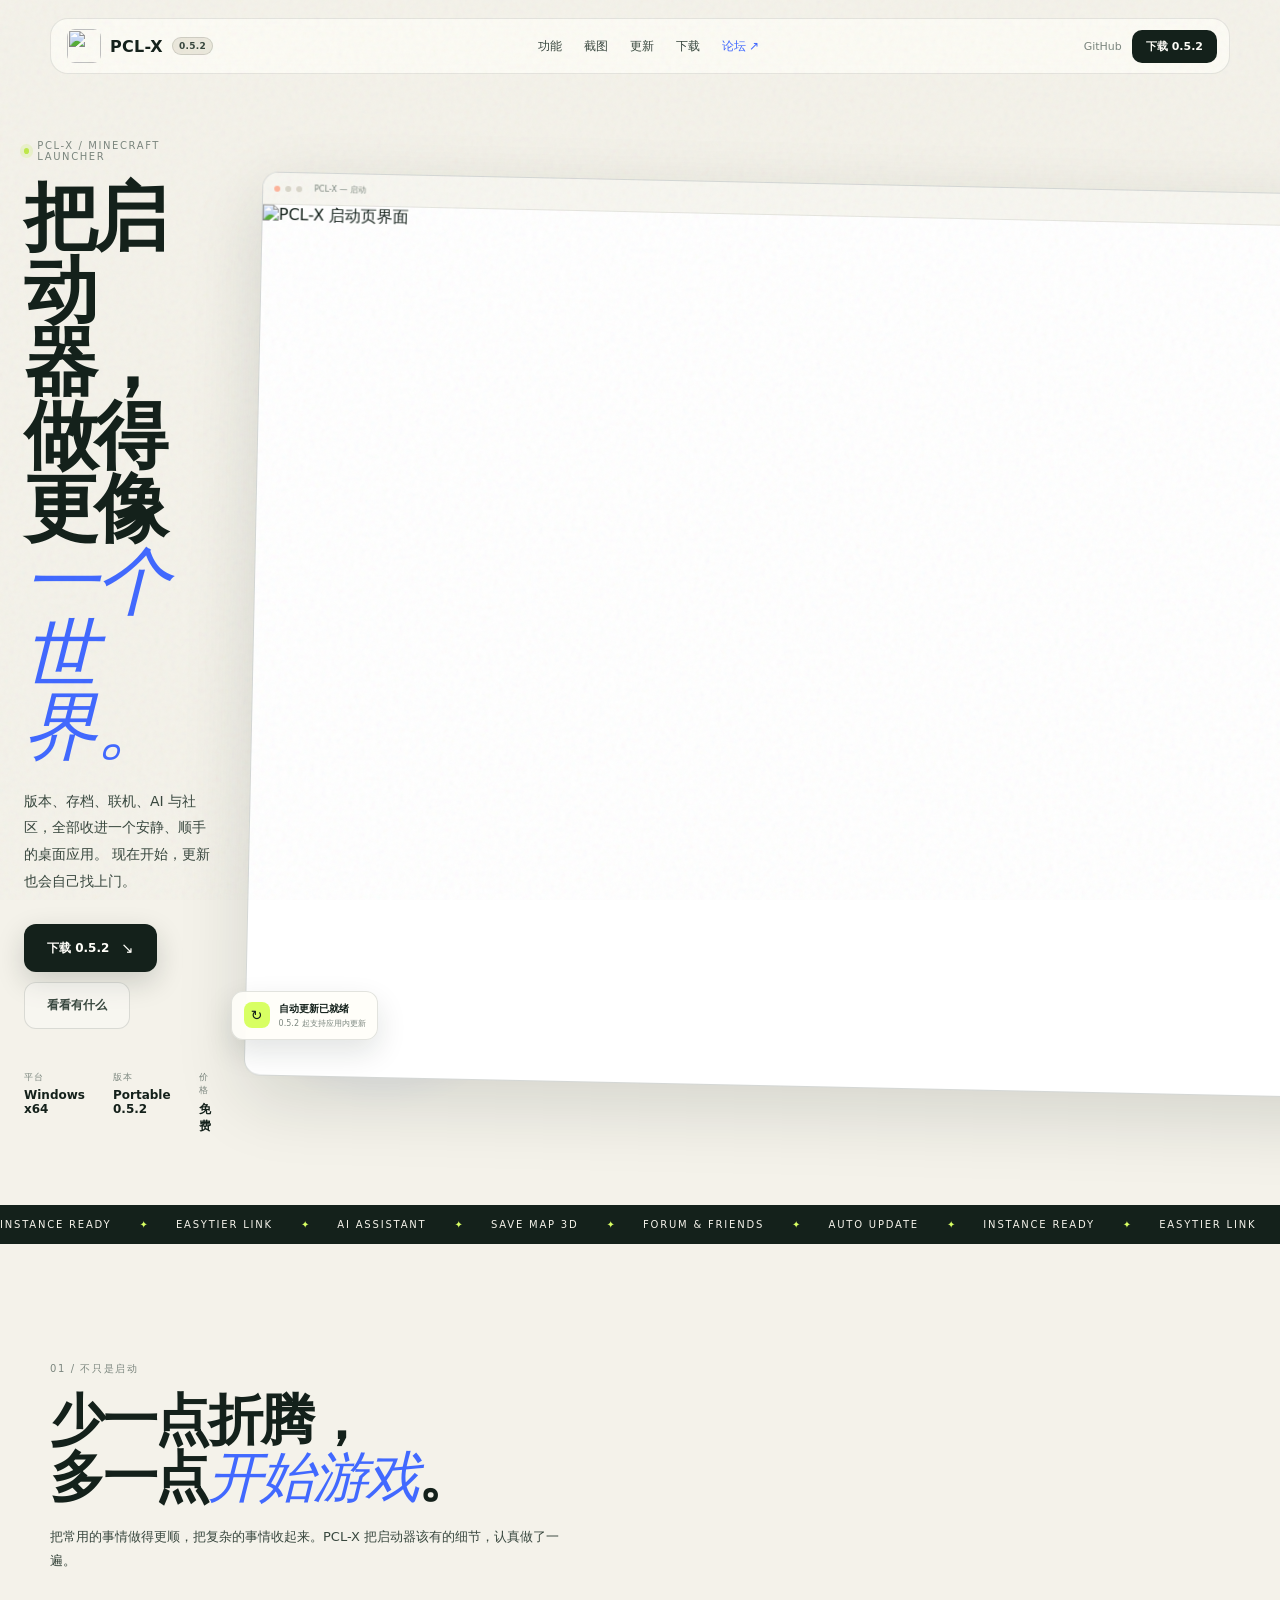
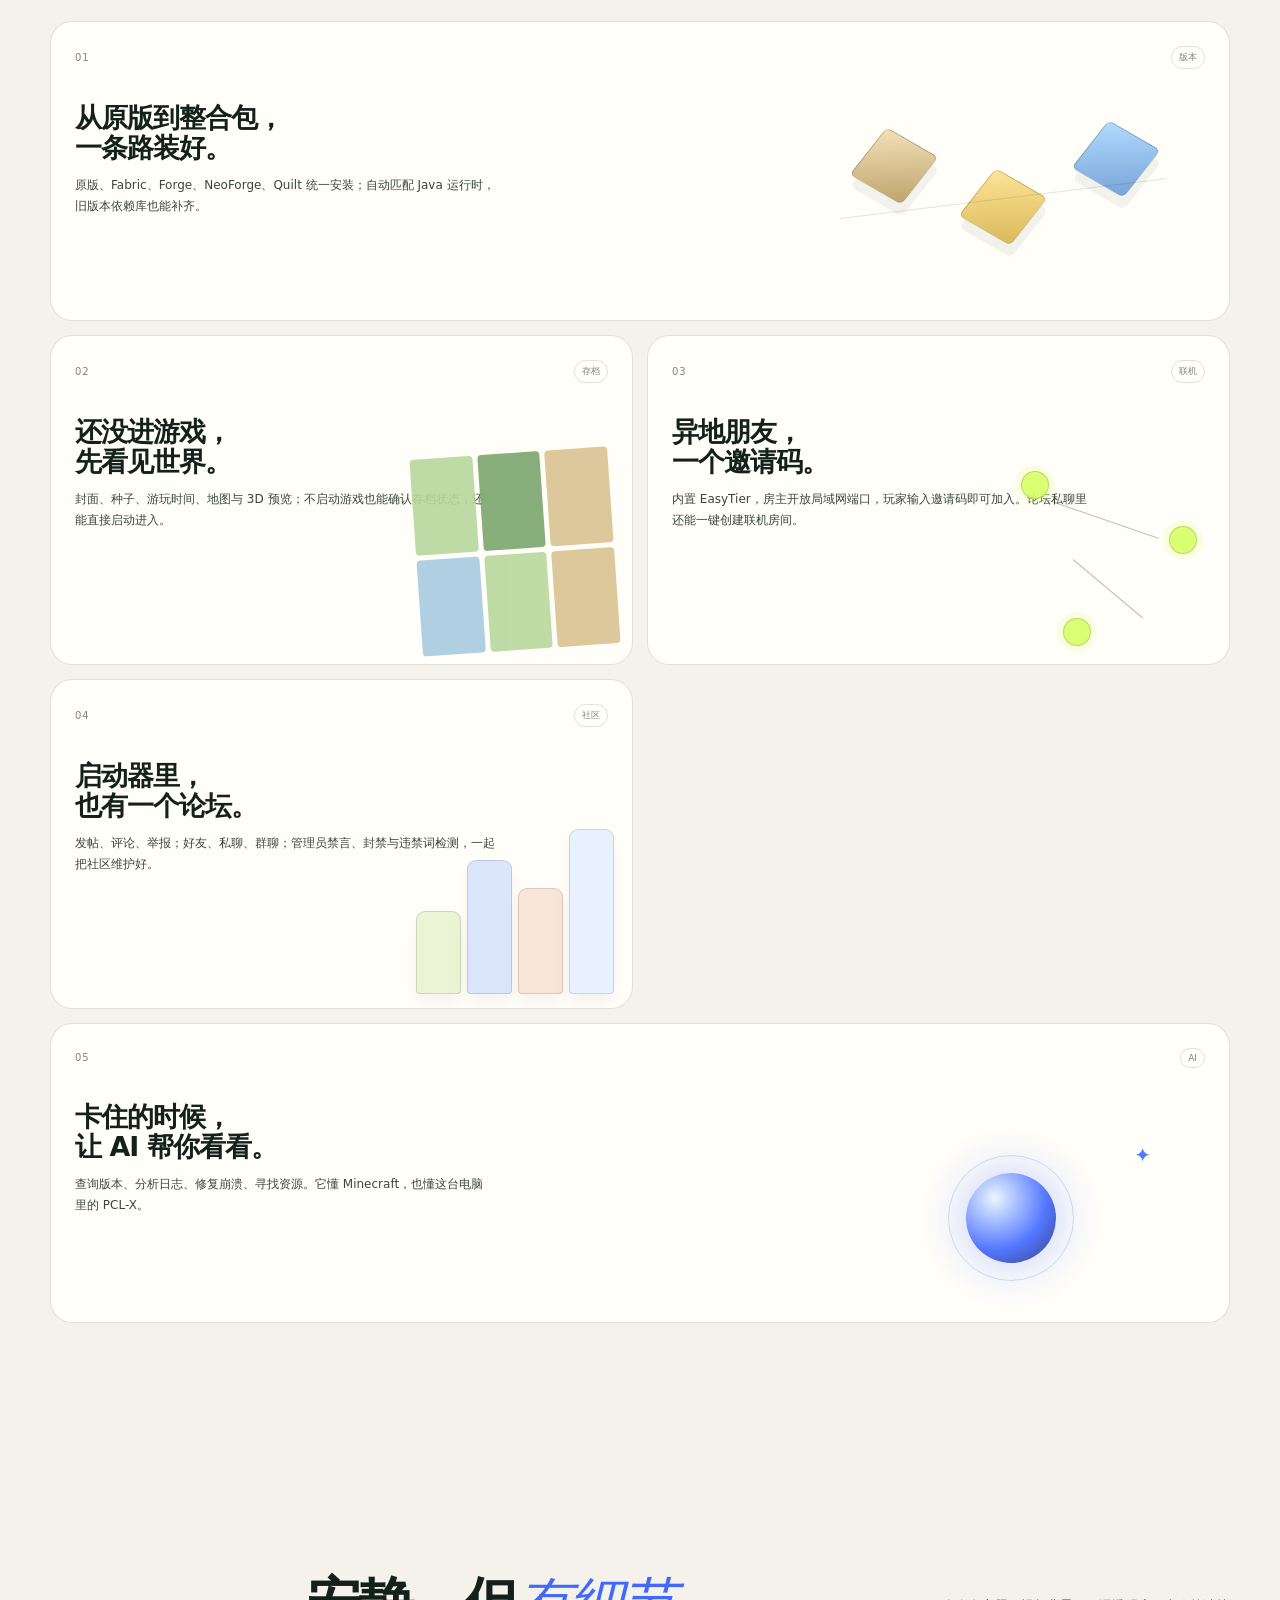
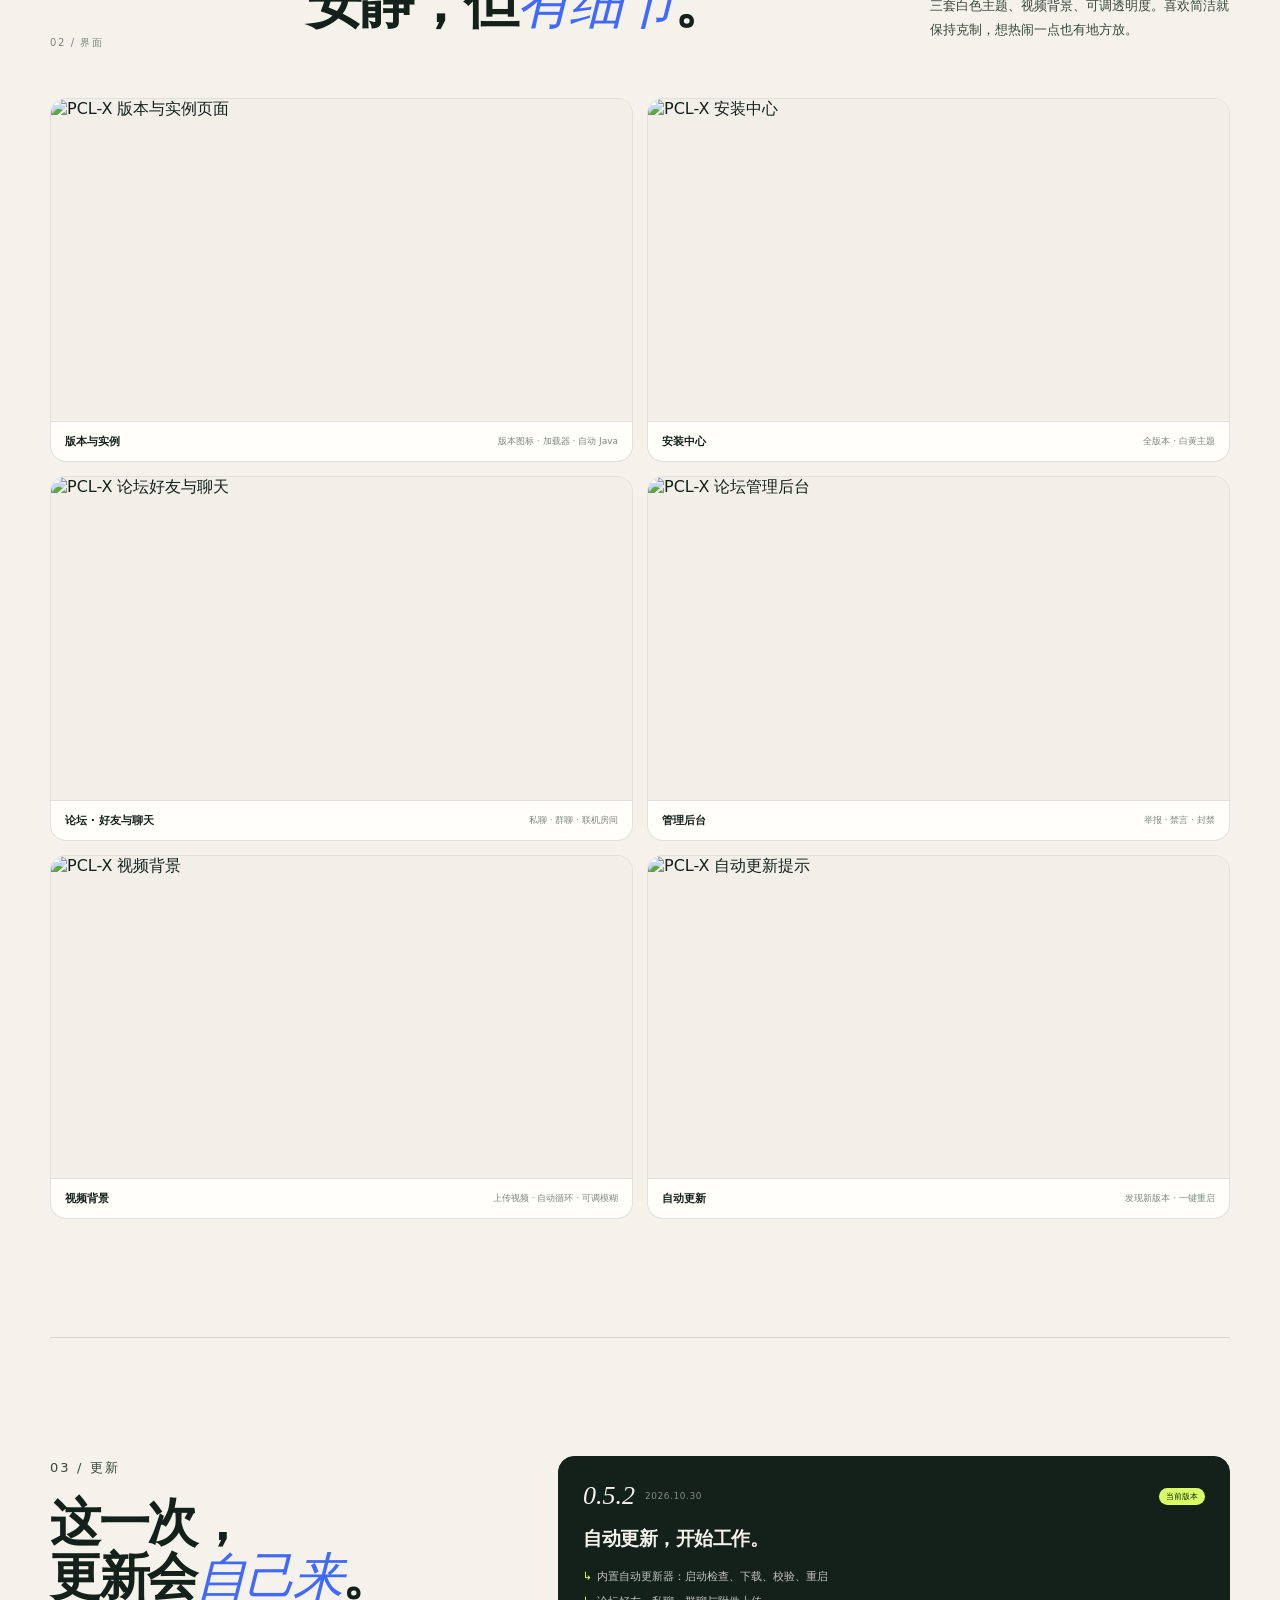
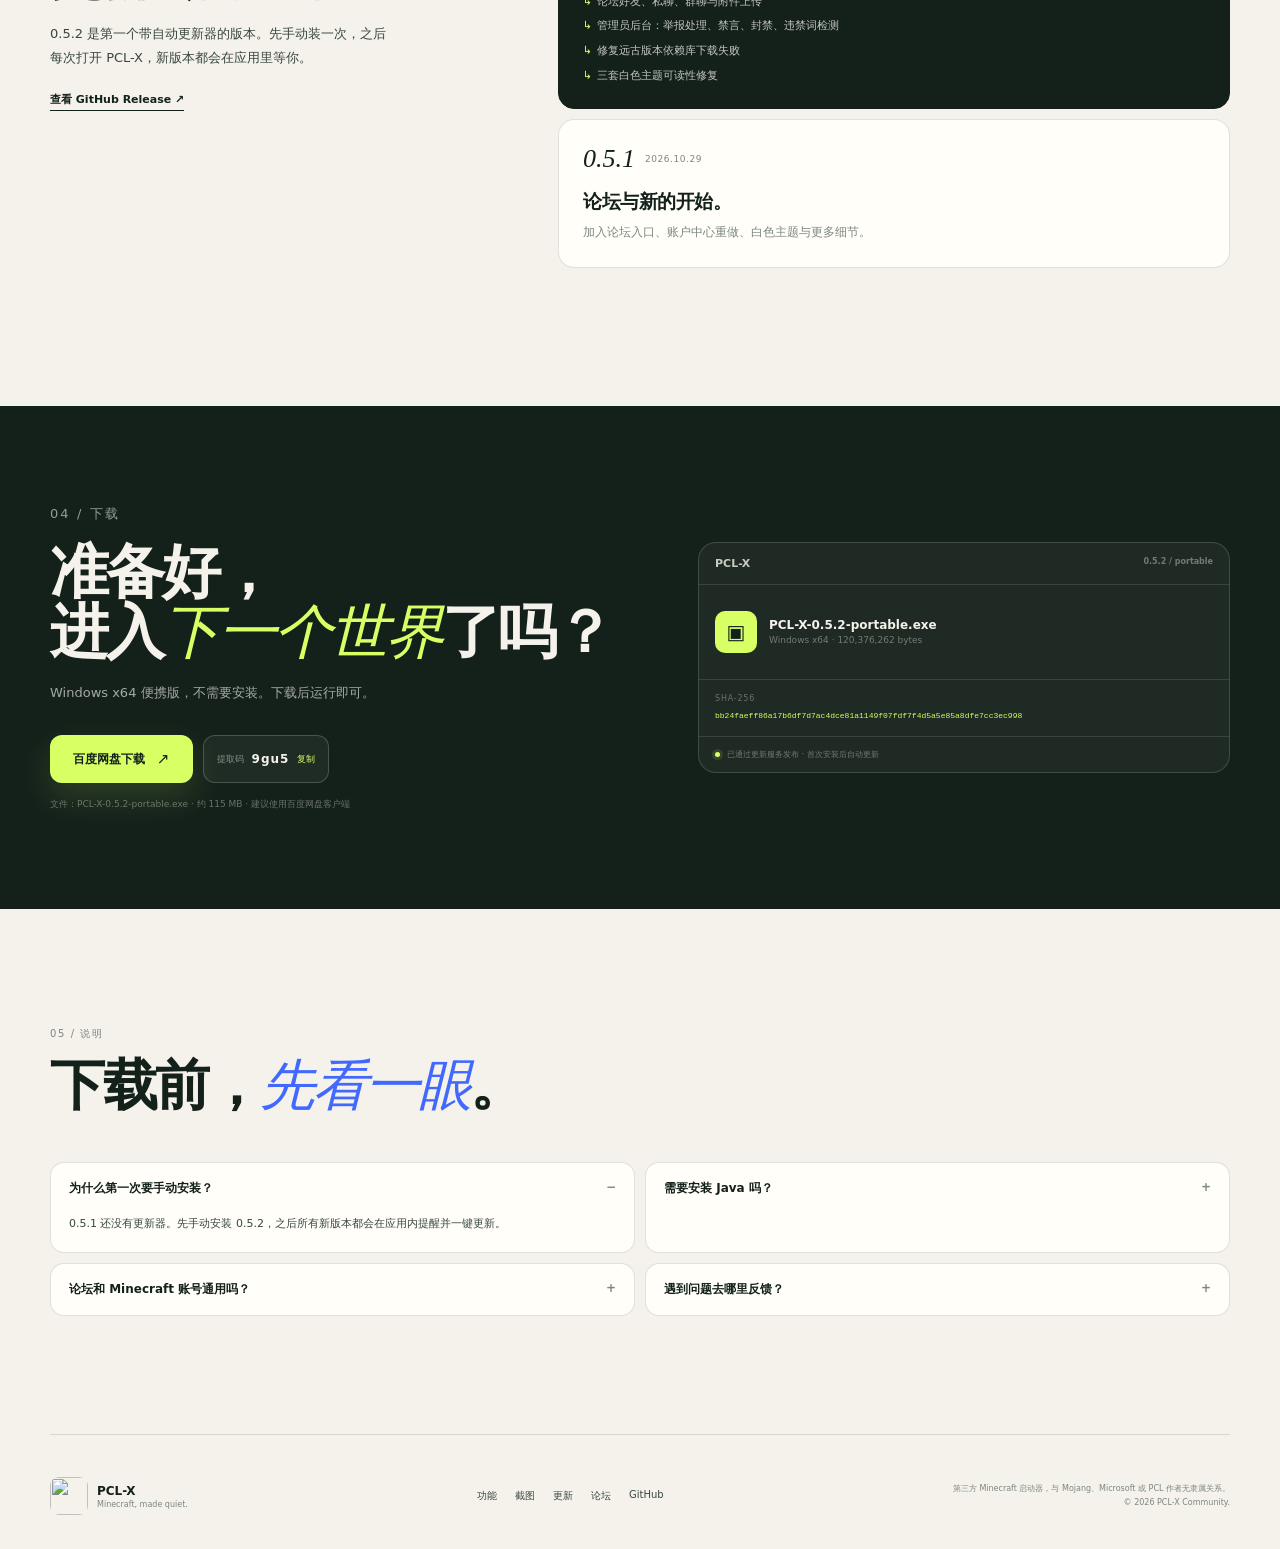
==== index.html @ 2ce5f963 "Use URL images: index.html" ====
<!doctype html>
<html lang="zh-CN">
  <head>
    <meta charset="UTF-8" />
    <meta name="viewport" content="width=device-width, initial-scale=1.0" />
    <meta name="theme-color" content="#f4f2ea" />
    <meta
      name="description"
      content="PCL-X 0.5.2 — 为 Minecraft 打造的现代启动器。版本、存档、联机、AI、论坛与自动更新，一个应用全都有。"
    />
    <title>PCL-X 0.5.2 — Minecraft，从这里开始</title>
    <link rel="icon" href="https://i.ibb.co/3Y123m9P/icon.png" />
    <link rel="stylesheet" href="styles.css" />
  </head>
  <body>
    <div class="grain" aria-hidden="true"></div>
    <header class="nav" id="nav">
      <a class="brand" href="#top" aria-label="PCL-X 首页">
        <img src="https://i.ibb.co/3Y123m9P/icon.png" data-fallback-url="https://qlx121210.github.io/pclx-site/assets/icon.png" alt="" width="34" height="34" />
        <span>PCL-X</span>
        <em>0.5.2</em>
      </a>
      <nav class="nav-links" id="navLinks">
        <a href="#features">功能</a>
        <a href="#shots">截图</a>
        <a href="#updates">更新</a>
        <a href="#download">下载</a>
        <a class="nav-forum" href="forum.html">论坛 ↗</a>
      </nav>
      <div class="nav-actions">
        <a class="nav-github" href="https://github.com/QLX121210/pclx-updates" target="_blank" rel="noreferrer">GitHub</a>
        <a class="nav-download" href="#download">下载 0.5.2</a>
        <button class="nav-toggle" id="navToggle" aria-label="打开菜单" aria-expanded="false">
          <span></span><span></span>
        </button>
      </div>
    </header>

    <main id="top">
      <section class="hero">
        <div class="hero-copy reveal">
          <p class="eyebrow"><span class="dot"></span> PCL-X / MINECRAFT LAUNCHER</p>
          <h1>把启动器，<br />做得更像<span class="serif">一个世界。</span></h1>
          <p class="hero-lead">
            版本、存档、联机、AI 与社区，全部收进一个安静、顺手的桌面应用。
            现在开始，更新也会自己找上门。
          </p>
          <div class="hero-actions">
            <a class="button primary" href="#download">
              下载 0.5.2
              <span class="arrow">↘</span>
            </a>
            <a class="button ghost" href="#features">看看有什么</a>
          </div>
          <dl class="hero-meta">
            <div><dt>平台</dt><dd>Windows x64</dd></div>
            <div><dt>版本</dt><dd>Portable 0.5.2</dd></div>
            <div><dt>价格</dt><dd>免费</dd></div>
          </dl>
        </div>

        <div class="hero-visual reveal" id="heroVisual">
          <div class="halo halo-a"></div>
          <div class="halo halo-b"></div>
          <div class="mockup">
            <div class="mockup-bar">
              <span class="traffic"></span><span class="traffic"></span><span class="traffic"></span>
              <span class="mockup-title">PCL-X — 启动</span>
              <span class="mockup-pill">BETA</span>
            </div>
            <img src="https://i.ibb.co/ksz0vqWb/home.webp" data-fallback-url="https://qlx121210.github.io/pclx-site/images/home.webp" alt="PCL-X 启动页界面" width="1400" height="870" />
          </div>
          <div class="float-card float-update">
            <span class="float-icon">↻</span>
            <div><b>自动更新已就绪</b><small>0.5.2 起支持应用内更新</small></div>
          </div>
          <div class="float-card float-forum">
            <span class="float-icon">◎</span>
            <div><b>论坛已连接</b><small>好友 · 私聊 · 群聊</small></div>
          </div>
        </div>
      </section>

      <div class="ticker" aria-hidden="true">
        <div class="ticker-track">
          <span>INSTANCE READY</span><i>✦</i><span>EASYTIER LINK</span><i>✦</i><span>AI ASSISTANT</span><i>✦</i>
          <span>SAVE MAP 3D</span><i>✦</i><span>FORUM &amp; FRIENDS</span><i>✦</i><span>AUTO UPDATE</span><i>✦</i>
          <span>INSTANCE READY</span><i>✦</i><span>EASYTIER LINK</span><i>✦</i><span>AI ASSISTANT</span><i>✦</i>
          <span>SAVE MAP 3D</span><i>✦</i><span>FORUM &amp; FRIENDS</span><i>✦</i><span>AUTO UPDATE</span><i>✦</i>
        </div>
      </div>

      <section class="section features" id="features">
        <div class="section-head reveal">
          <p class="eyebrow">01 / 不只是启动</p>
          <h2>少一点折腾，<br />多一点<span class="serif">开始游戏</span>。</h2>
          <p>把常用的事情做得更顺，把复杂的事情收起来。PCL-X 把启动器该有的细节，认真做了一遍。</p>
        </div>
        <div class="feature-grid">
          <article class="feature-card feature-wide reveal">
            <div class="feature-top"><span class="num">01</span><span class="tag">版本</span></div>
            <div class="feature-copy">
              <h3>从原版到整合包，<br />一条路装好。</h3>
              <p>原版、Fabric、Forge、NeoForge、Quilt 统一安装；自动匹配 Java 运行时，旧版本依赖库也能补齐。</p>
            </div>
            <div class="feature-art art-versions">
              <span class="block b1"></span><span class="block b2"></span><span class="block b3"></span>
              <div class="art-line"></div>
            </div>
          </article>

          <article class="feature-card reveal">
            <div class="feature-top"><span class="num">02</span><span class="tag">存档</span></div>
            <h3>还没进游戏，<br />先看见世界。</h3>
            <p>封面、种子、游玩时间、地图与 3D 预览；不启动游戏也能确认存档状态，还能直接启动进入。</p>
            <div class="feature-art art-map"><span></span><span></span><span></span><span></span><span></span><span></span></div>
          </article>

          <article class="feature-card reveal">
            <div class="feature-top"><span class="num">03</span><span class="tag">联机</span></div>
            <h3>异地朋友，<br />一个邀请码。</h3>
            <p>内置 EasyTier，房主开放局域网端口，玩家输入邀请码即可加入。论坛私聊里还能一键创建联机房间。</p>
            <div class="feature-art art-link">
              <span class="node n1"></span><span class="node n2"></span><span class="node n3"></span>
              <span class="wire w1"></span><span class="wire w2"></span>
            </div>
          </article>

          <article class="feature-card reveal">
            <div class="feature-top"><span class="num">04</span><span class="tag">社区</span></div>
            <h3>启动器里，<br />也有一个论坛。</h3>
            <p>发帖、评论、举报；好友、私聊、群聊；管理员禁言、封禁与违禁词检测，一起把社区维护好。</p>
            <div class="feature-art art-forum">
              <span></span><span></span><span></span><span></span>
            </div>
          </article>

          <article class="feature-card feature-wide reveal">
            <div class="feature-top"><span class="num">05</span><span class="tag">AI</span></div>
            <div class="feature-copy">
              <h3>卡住的时候，<br />让 AI 帮你看看。</h3>
              <p>查询版本、分析日志、修复崩溃、寻找资源。它懂 Minecraft，也懂这台电脑里的 PCL-X。</p>
            </div>
            <div class="feature-art art-ai">
              <span class="orb"></span><span class="orb o2"></span><span class="spark">✦</span>
            </div>
          </article>
        </div>
      </section>

      <section class="section shots" id="shots">
        <div class="section-head shots-head reveal">
          <p class="eyebrow">02 / 界面</p>
          <h2>安静，但<span class="serif">有细节</span>。</h2>
          <p>三套白色主题、视频背景、可调透明度。喜欢简洁就保持克制，想热闹一点也有地方放。</p>
        </div>
        <div class="shot-grid">
          <figure class="shot shot-large reveal">
            <img src="https://i.ibb.co/cXLCWvBv/versions-real.webp" data-fallback-url="https://qlx121210.github.io/pclx-site/images/versions.webp" alt="PCL-X 版本与实例页面" loading="lazy" />
            <figcaption><span>版本与实例</span><em>版本图标 · 加载器 · 自动 Java</em></figcaption>
          </figure>
          <figure class="shot reveal">
            <img src="https://i.ibb.co/7dwSr93S/install.webp" data-fallback-url="https://qlx121210.github.io/pclx-site/images/install.webp" alt="PCL-X 安装中心" loading="lazy" />
            <figcaption><span>安装中心</span><em>全版本 · 白黄主题</em></figcaption>
          </figure>
          <figure class="shot reveal">
            <img src="https://i.ibb.co/5xB202gx/forum.webp" data-fallback-url="https://qlx121210.github.io/pclx-site/images/forum.webp" alt="PCL-X 论坛好友与聊天" loading="lazy" />
            <figcaption><span>论坛 · 好友与聊天</span><em>私聊 · 群聊 · 联机房间</em></figcaption>
          </figure>
          <figure class="shot reveal">
            <img src="https://i.ibb.co/tTv5CDND/admin.webp" data-fallback-url="https://qlx121210.github.io/pclx-site/images/admin.webp" alt="PCL-X 论坛管理后台" loading="lazy" />
            <figcaption><span>管理后台</span><em>举报 · 禁言 · 封禁</em></figcaption>
          </figure>
          <figure class="shot shot-large reveal">
            <img src="https://i.ibb.co/p69GvvF1/video.webp" data-fallback-url="https://qlx121210.github.io/pclx-site/images/video.webp" alt="PCL-X 视频背景" loading="lazy" />
            <figcaption><span>视频背景</span><em>上传视频 · 自动循环 · 可调模糊</em></figcaption>
          </figure>
          <figure class="shot reveal">
            <img src="https://i.ibb.co/3y2f3H5b/update.webp" data-fallback-url="https://qlx121210.github.io/pclx-site/images/update.webp" alt="PCL-X 自动更新提示" loading="lazy" />
            <figcaption><span>自动更新</span><em>发现新版本 · 一键重启</em></figcaption>
          </figure>
        </div>
      </section>

      <section class="section updates" id="updates">
        <div class="updates-intro reveal">
          <p class="eyebrow">03 / 更新</p>
          <h2>这一次，<br />更新会<span class="serif">自己来</span>。</h2>
          <p>0.5.2 是第一个带自动更新器的版本。先手动装一次，之后每次打开 PCL-X，新版本都会在应用里等你。</p>
          <a class="text-link" href="https://github.com/QLX121210/pclx-updates/releases/tag/v0.5.2" target="_blank" rel="noreferrer">查看 GitHub Release ↗</a>
        </div>
        <div class="timeline">
          <article class="release current reveal">
            <div class="release-meta"><span class="version">0.5.2</span><span class="release-date">2026.10.30</span><span class="badge">当前版本</span></div>
            <h3>自动更新，开始工作。</h3>
            <ul>
              <li>内置自动更新器：启动检查、下载、校验、重启</li>
              <li>论坛好友、私聊、群聊与附件上传</li>
              <li>管理员后台：举报处理、禁言、封禁、违禁词检测</li>
              <li>修复远古版本依赖库下载失败</li>
              <li>三套白色主题可读性修复</li>
            </ul>
          </article>
          <article class="release reveal">
            <div class="release-meta"><span class="version">0.5.1</span><span class="release-date">2026.10.29</span></div>
            <h3>论坛与新的开始。</h3>
            <p>加入论坛入口、账户中心重做、白色主题与更多细节。</p>
          </article>
        </div>
      </section>

      <section class="download" id="download">
        <div class="download-inner">
          <div class="download-copy reveal">
            <p class="eyebrow light">04 / 下载</p>
            <h2>准备好，<br />进入<span class="serif">下一个世界</span>了吗？</h2>
            <p>Windows x64 便携版，不需要安装。下载后运行即可。</p>
            <div class="download-actions">
              <a class="button download-button" href="https://pan.baidu.com/s/1MAAR_r1Ma7sftUr1IRyuoA?pwd=9gu5" target="_blank" rel="noreferrer">
                百度网盘下载
                <span class="arrow">↗</span>
              </a>
              <button class="code-button" id="copyCode" data-code="9gu5">
                <span>提取码</span><b>9gu5</b><em>复制</em>
              </button>
            </div>
            <p class="download-note">文件：PCL-X-0.5.2-portable.exe · 约 115 MB · 建议使用百度网盘客户端</p>
          </div>
          <div class="download-panel reveal">
            <div class="download-panel-head"><span>PCL-X</span><em>0.5.2 / portable</em></div>
            <div class="download-file">
              <span class="file-icon">▣</span>
              <div><b>PCL-X-0.5.2-portable.exe</b><small>Windows x64 · 120,376,262 bytes</small></div>
            </div>
            <div class="download-hash">
              <span>SHA-256</span>
              <code>bb24faeff86a17b6df7d7ac4dce81a1149f07fdf7f4d5a5e85a8dfe7cc3ec998</code>
            </div>
            <div class="download-panel-foot">
              <span class="status-dot"></span>
              <span>已通过更新服务发布 · 首次安装后自动更新</span>
            </div>
          </div>
        </div>
      </section>

      <section class="faq section">
        <div class="section-head reveal">
          <p class="eyebrow">05 / 说明</p>
          <h2>下载前，<span class="serif">先看一眼</span>。</h2>
        </div>
        <div class="faq-grid">
          <details class="reveal" open>
            <summary>为什么第一次要手动安装？</summary>
            <p>0.5.1 还没有更新器。先手动安装 0.5.2，之后所有新版本都会在应用内提醒并一键更新。</p>
          </details>
          <details class="reveal">
            <summary>需要安装 Java 吗？</summary>
            <p>不需要手动准备。安装版本或启动游戏时，PCL-X 会自动检测并下载匹配的 Java 运行时。</p>
          </details>
          <details class="reveal">
            <summary>论坛和 Minecraft 账号通用吗？</summary>
            <p>不通用。论坛账户只用于发帖、好友与聊天，和微软 / 离线 Minecraft 账户相互独立。</p>
          </details>
          <details class="reveal">
            <summary>遇到问题去哪里反馈？</summary>
            <p>可以进入应用内论坛的「求助」分类，或到 GitHub 更新仓库提交 Issue。</p>
          </details>
        </div>
      </section>
    </main>

    <footer class="footer">
      <div class="footer-brand">
        <img src="https://i.ibb.co/3Y123m9P/icon.png" data-fallback-url="https://qlx121210.github.io/pclx-site/assets/icon.png" alt="" width="38" height="38" />
        <div><b>PCL-X</b><span>Minecraft, made quiet.</span></div>
      </div>
      <div class="footer-links">
        <a href="#features">功能</a>
        <a href="#shots">截图</a>
        <a href="#updates">更新</a>
        <a href="forum.html">论坛</a>
        <a href="https://github.com/QLX121210/pclx-updates" target="_blank" rel="noreferrer">GitHub</a>
      </div>
      <p class="footer-legal">第三方 Minecraft 启动器，与 Mojang、Microsoft 或 PCL 作者无隶属关系。<br />© <span id="year"></span> PCL-X Community.</p>
    </footer>

    <div class="toast" id="toast" role="status" aria-live="polite">提取码已复制</div>
    <script src="app.js"></script>
  </body>
</html>
---- styles.css ----
:root {
  --paper: #f4f2ea;
  --paper-2: #ebe8dc;
  --ink: #14211b;
  --ink-soft: #38473e;
  --muted: #7c877f;
  --line: rgba(20, 33, 27, 0.13);
  --lime: #d8ff63;
  --lime-deep: #bfe94a;
  --blue: #4169ff;
  --peach: #ffb49a;
  --white: #fffef9;
  --radius: 22px;
  --shadow: 0 24px 70px rgba(20, 33, 27, 0.14);
}

* { box-sizing: border-box; margin: 0; padding: 0; }
html { scroll-behavior: smooth; }
body {
  background: var(--paper);
  color: var(--ink);
  font-family: "Segoe UI", "Microsoft YaHei", "PingFang SC", system-ui, sans-serif;
  -webkit-font-smoothing: antialiased;
  overflow-x: hidden;
}
::selection { background: var(--lime); color: var(--ink); }
a { color: inherit; text-decoration: none; }
img { display: block; max-width: 100%; }
button { font: inherit; color: inherit; }
.serif { font-family: "Times New Roman", "Songti SC", serif; font-style: italic; font-weight: 400; }
.grain {
  position: fixed; inset: 0; z-index: 999; pointer-events: none; opacity: .16; mix-blend-mode: multiply;
  background-image: url("data:image/svg+xml,%3Csvg viewBox='0 0 180 180' xmlns='http://www.w3.org/2000/svg'%3E%3Cfilter id='n'%3E%3CfeTurbulence type='fractalNoise' baseFrequency='.9' numOctaves='3' stitchTiles='stitch'/%3E%3C/filter%3E%3Crect width='100%25' height='100%25' filter='url(%23n)' opacity='.34'/%3E%3C/svg%3E");
}

.nav {
  position: fixed; top: 18px; left: 50%; transform: translateX(-50%);
  width: min(1180px, calc(100% - 36px)); z-index: 100;
  display: flex; align-items: center; justify-content: space-between; gap: 18px;
  padding: 10px 12px 10px 16px; border: 1px solid rgba(20, 33, 27, .1);
  border-radius: 18px; background: rgba(255, 254, 249, .72); backdrop-filter: blur(18px);
  transition: background .25s ease, box-shadow .25s ease, top .25s ease;
}
.nav.scrolled { top: 10px; background: rgba(255, 254, 249, .92); box-shadow: 0 10px 35px rgba(20, 33, 27, .09); }
.brand { display: flex; align-items: center; gap: 9px; font-weight: 800; letter-spacing: .02em; }
.brand img { border-radius: 8px; }
.brand em { font-style: normal; font-size: 9px; font-weight: 600; color: var(--ink-soft); background: var(--paper-2); border: 1px solid var(--line); padding: 3px 6px; border-radius: 999px; }
.nav-links { display: flex; align-items: center; gap: 22px; font-size: 12px; color: var(--ink-soft); }
.nav-links a { position: relative; padding: 5px 0; }
.nav-links a::after { content: ""; position: absolute; left: 0; right: 0; bottom: 0; height: 1px; background: var(--ink); transform: scaleX(0); transform-origin: left; transition: transform .25s ease; }
.nav-links a:hover::after { transform: scaleX(1); }
.nav-forum { color: var(--blue); }
.nav-actions { display: flex; align-items: center; gap: 10px; }
.nav-github { font-size: 11px; color: var(--muted); }
.nav-download { padding: 9px 14px; border-radius: 10px; background: var(--ink); color: var(--white); font-size: 11px; font-weight: 650; }
.nav-download:hover { background: var(--blue); }
.nav-toggle { display: none; width: 34px; height: 34px; border: 1px solid var(--line); border-radius: 8px; background: transparent; cursor: pointer; }
.nav-toggle span { display: block; width: 14px; height: 1px; margin: 3px auto; background: var(--ink); }

main { overflow: hidden; }
.hero {
  width: min(1240px, calc(100% - 48px)); margin: 0 auto; min-height: 100vh;
  display: grid; grid-template-columns: 1.03fr .97fr; align-items: center; gap: 42px;
  padding: 140px 0 70px;
}
.eyebrow { display: flex; align-items: center; gap: 8px; color: var(--muted); font-size: 10px; letter-spacing: .16em; text-transform: uppercase; }
.eyebrow.light { color: rgba(255,255,255,.55); }
.dot { width: 6px; height: 6px; border-radius: 50%; background: var(--lime-deep); box-shadow: 0 0 0 4px rgba(191,233,74,.2); }
.hero h1 { margin: 20px 0 24px; font-size: clamp(46px, 5.8vw, 84px); line-height: .98; letter-spacing: -.055em; font-weight: 800; }
.hero h1 .serif { display: inline-block; color: var(--blue); letter-spacing: -.03em; }
.hero-lead { max-width: 500px; color: var(--ink-soft); font-size: 14px; line-height: 1.9; }
.hero-actions { display: flex; align-items: center; gap: 10px; margin-top: 30px; flex-wrap: wrap; }
.button { display: inline-flex; align-items: center; justify-content: center; gap: 12px; border: 1px solid transparent; border-radius: 12px; padding: 14px 22px; font-size: 12px; font-weight: 700; cursor: pointer; transition: transform .2s ease, background .2s ease, color .2s ease, box-shadow .2s ease; }
.button:hover { transform: translateY(-2px); }
.button.primary { background: var(--ink); color: var(--white); box-shadow: 0 10px 28px rgba(20, 33, 27, .18); }
.button.primary:hover { background: var(--blue); }
.button.ghost { border-color: var(--line); color: var(--ink-soft); background: rgba(255,255,255,.3); }
.button.ghost:hover { background: var(--white); }
.arrow { font-size: 15px; font-weight: 400; }
.hero-meta { display: flex; gap: 28px; margin-top: 42px; }
.hero-meta div { display: flex; flex-direction: column; gap: 4px; }
.hero-meta dt { color: var(--muted); font-size: 9px; letter-spacing: .12em; text-transform: uppercase; }
.hero-meta dd { font-size: 12px; font-weight: 650; }

.hero-visual { position: relative; min-height: 440px; }
.halo { position: absolute; border-radius: 50%; filter: blur(2px); opacity: .9; }
.halo-a { width: 360px; height: 360px; right: -40px; top: -20px; background: radial-gradient(circle, rgba(216,255,99,.8), transparent 67%); }
.halo-b { width: 300px; height: 300px; left: -20px; bottom: -30px; background: radial-gradient(circle, rgba(65,105,255,.18), transparent 68%); }
.mockup { position: relative; z-index: 2; overflow: hidden; border: 1px solid rgba(20,33,27,.18); border-radius: 16px; background: #fff; box-shadow: var(--shadow); transform: rotate(1.2deg); transition: transform .5s cubic-bezier(.2,.7,.2,1); }
.hero-visual:hover .mockup { transform: rotate(0deg) translateY(-4px); }
.mockup-bar { display: flex; align-items: center; gap: 5px; padding: 9px 11px; border-bottom: 1px solid rgba(20,33,27,.08); background: #f7f6f0; }
.traffic { width: 6px; height: 6px; border-radius: 50%; background: #d9d6ca; }
.traffic:first-child { background: var(--peach); }
.mockup-title { margin-left: 7px; color: var(--muted); font-size: 8px; }
.mockup-pill { margin-left: auto; color: var(--blue); border: 1px solid rgba(65,105,255,.25); background: rgba(65,105,255,.06); border-radius: 999px; padding: 2px 5px; font-size: 6px; }
.mockup img { width: 100%; }
.float-card { position: absolute; z-index: 3; display: flex; align-items: center; gap: 9px; padding: 10px 12px; border: 1px solid rgba(20,33,27,.12); border-radius: 12px; background: rgba(255,254,249,.9); box-shadow: 0 12px 30px rgba(20,33,27,.12); backdrop-filter: blur(12px); animation: float 5s ease-in-out infinite; }
.float-card b { display: block; font-size: 10px; }
.float-card small { display: block; color: var(--muted); font-size: 8px; margin-top: 2px; }
.float-icon { display: grid; place-items: center; width: 26px; height: 26px; border-radius: 8px; background: var(--lime); color: var(--ink); font-size: 14px; }
.float-update { left: -22px; bottom: 50px; }
.float-forum { right: -18px; top: 25px; animation-delay: -2s; }
@keyframes float { 0%,100% { transform: translateY(0); } 50% { transform: translateY(-8px); } }

.ticker { overflow: hidden; border-top: 1px solid var(--line); border-bottom: 1px solid var(--line); background: var(--ink); color: var(--paper); }
.ticker-track { display: flex; align-items: center; gap: 28px; width: max-content; padding: 13px 0; animation: ticker 28s linear infinite; }
.ticker-track span { font-size: 10px; letter-spacing: .18em; }
.ticker-track i { color: var(--lime); font-style: normal; font-size: 10px; }
@keyframes ticker { to { transform: translateX(-50%); } }

.section { width: min(1180px, calc(100% - 48px)); margin: 0 auto; padding: 118px 0; }
.section-head { max-width: 720px; margin-bottom: 48px; }
.section-head h2 { margin: 16px 0 18px; font-size: clamp(34px, 4.3vw, 58px); line-height: 1.04; letter-spacing: -.045em; font-weight: 780; }
.section-head h2 .serif { color: var(--blue); }
.section-head > p:last-child { max-width: 510px; color: var(--ink-soft); font-size: 13px; line-height: 1.85; }

.feature-grid { display: grid; grid-template-columns: repeat(2, minmax(0, 1fr)); gap: 14px; }
.feature-card { position: relative; overflow: hidden; min-height: 330px; padding: 24px; border: 1px solid var(--line); border-radius: var(--radius); background: var(--white); display: flex; flex-direction: column; transition: transform .25s ease, box-shadow .25s ease; }
.feature-card:hover { transform: translateY(-4px); box-shadow: 0 18px 45px rgba(20,33,27,.08); }
.feature-wide { grid-column: span 2; min-height: 300px; }
.feature-top { display: flex; align-items: center; justify-content: space-between; margin-bottom: 34px; }
.num { color: var(--muted); font-size: 10px; letter-spacing: .1em; }
.tag { padding: 4px 7px; border: 1px solid var(--line); border-radius: 999px; color: var(--muted); font-size: 9px; }
.feature-card h3 { font-size: clamp(21px, 2.1vw, 30px); line-height: 1.13; letter-spacing: -.035em; font-weight: 740; }
.feature-card p { max-width: 420px; margin-top: 11px; color: var(--ink-soft); font-size: 12px; line-height: 1.8; }
.feature-copy { position: relative; z-index: 2; max-width: 56%; }
.feature-art { position: absolute; right: 18px; bottom: 14px; width: 34%; height: 60%; opacity: .9; }
.art-versions { right: 4%; bottom: 13%; width: 30%; height: 58%; }
.art-versions .block { position: absolute; width: 60px; height: 60px; border: 1px solid rgba(20,33,27,.16); border-radius: 6px; background: linear-gradient(145deg, #f3deb0, #b79b5e); transform: rotate(30deg) skew(-8deg); box-shadow: 8px 10px 0 rgba(20,33,27,.06); }
.art-versions .b1 { left: 10%; top: 16%; }
.art-versions .b2 { left: 41%; top: 40%; background: linear-gradient(145deg, #ffe28e, #d5b24a); }
.art-versions .b3 { left: 73%; top: 12%; background: linear-gradient(145deg, #a9d7ff, #699bd4); }
.art-line { position: absolute; left: 3%; right: 4%; top: 52%; height: 1px; background: var(--line); transform: rotate(-7deg); }
.art-map { display: grid; grid-template-columns: repeat(3, 1fr); gap: 5px; transform: rotate(-4deg); }
.art-map span { border-radius: 4px; background: #b8d79d; }
.art-map span:nth-child(2n) { background: #7ca76d; }
.art-map span:nth-child(3n) { background: #d9c28f; }
.art-map span:nth-child(4) { background: #a9cbe0; }
.art-link .node { position: absolute; width: 28px; height: 28px; border: 1px solid rgba(20,33,27,.2); border-radius: 50%; background: var(--lime); box-shadow: 0 0 0 6px rgba(216,255,99,.18); }
.art-link .n1 { left: 4%; top: 9%; } .art-link .n2 { right: 7%; top: 37%; } .art-link .n3 { left: 25%; bottom: 2%; }
.art-link .wire { position: absolute; height: 1px; background: rgba(20,33,27,.3); transform-origin: left; }
.art-link .w1 { left: 15%; top: 23%; width: 62%; transform: rotate(19deg); }
.art-link .w2 { left: 30%; top: 54%; width: 46%; transform: rotate(40deg); }
.art-forum { display: flex; align-items: flex-end; gap: 6px; }
.art-forum span { width: 24%; border: 1px solid rgba(20,33,27,.16); border-radius: 9px 9px 4px 4px; background: #fff; box-shadow: 0 8px 18px rgba(20,33,27,.06); }
.art-forum span:nth-child(1) { height: 42%; background: #e9f4d0; }
.art-forum span:nth-child(2) { height: 68%; background: #d9e4fc; }
.art-forum span:nth-child(3) { height: 54%; background: #f9e3d3; }
.art-forum span:nth-child(4) { height: 84%; background: #e6f1ff; }
.art-ai { display: flex; align-items: center; justify-content: center; }
.art-ai .orb { position: absolute; width: 90px; height: 90px; border-radius: 50%; background: radial-gradient(circle at 32% 28%, #e8f6ff, #4169ff 58%, #1f2b7a); box-shadow: 0 0 50px rgba(65,105,255,.4); }
.art-ai .o2 { width: 126px; height: 126px; border: 1px solid rgba(65,105,255,.24); background: transparent; box-shadow: none; }
.art-ai .spark { position: absolute; top: 8%; right: 15%; color: var(--blue); font-size: 20px; }

.shots-head { display: flex; align-items: flex-end; justify-content: space-between; gap: 30px; max-width: none; }
.shots-head > p:last-child { max-width: 300px; margin-bottom: 8px; }
.shot-grid { display: grid; grid-template-columns: repeat(2, minmax(0, 1fr)); gap: 14px; }
.shot { overflow: hidden; margin: 0; aspect-ratio: 16 / 10; display: flex; flex-direction: column; border: 1px solid var(--line); border-radius: 16px; background: var(--white); }
.shot-large { /* legacy class kept for markup compatibility */ }
.shot img { width: 100%; flex: 1; min-height: 0; height: 0; object-fit: contain; background: #f1efe7; transition: transform .5s ease; }
.shot:hover img { transform: scale(1.025); }
.shot figcaption { display: flex; align-items: center; justify-content: space-between; gap: 8px; padding: 12px 14px; border-top: 1px solid var(--line); }
.shot figcaption span { font-size: 11px; font-weight: 650; }
.shot figcaption em { color: var(--muted); font-size: 9px; font-style: normal; text-align: right; }

.updates { display: grid; grid-template-columns: .8fr 1.2fr; gap: 60px; align-items: start; border-top: 1px solid var(--line); }
.updates-intro { position: sticky; top: 110px; }
.updates-intro h2 { margin: 16px 0 18px; font-size: clamp(34px, 4vw, 54px); line-height: 1.05; letter-spacing: -.045em; }
.updates-intro h2 .serif { color: var(--blue); }
.updates-intro p { color: var(--ink-soft); font-size: 13px; line-height: 1.85; max-width: 340px; }
.text-link { display: inline-flex; margin-top: 22px; border-bottom: 1px solid var(--ink); padding-bottom: 3px; font-size: 11px; font-weight: 650; }
.timeline { display: flex; flex-direction: column; gap: 10px; }
.release { padding: 24px; border: 1px solid var(--line); border-radius: 16px; background: var(--white); }
.release.current { background: var(--ink); color: var(--paper); border-color: var(--ink); }
.release-meta { display: flex; align-items: center; gap: 10px; margin-bottom: 15px; }
.version { font-family: "Times New Roman", serif; font-size: 26px; font-style: italic; }
.release-date { color: var(--muted); font-size: 9px; letter-spacing: .06em; }
.release.current .release-date { color: rgba(244,242,234,.5); }
.badge { margin-left: auto; padding: 3px 7px; border-radius: 999px; background: var(--lime); color: var(--ink); font-size: 8px; }
.release h3 { font-size: 19px; letter-spacing: -.025em; }
.release p { margin-top: 7px; color: var(--muted); font-size: 12px; line-height: 1.75; }
.release.current p { color: rgba(244,242,234,.65); }
.release ul { display: grid; gap: 7px; margin-top: 16px; padding-left: 0; list-style: none; }
.release li { position: relative; padding-left: 14px; color: rgba(244,242,234,.78); font-size: 11px; line-height: 1.6; }
.release li::before { content: "↳"; position: absolute; left: 0; color: var(--lime); }

.download { margin-top: 20px; background: var(--ink); color: var(--paper); }
.download-inner { width: min(1180px, calc(100% - 48px)); margin: 0 auto; display: grid; grid-template-columns: 1.05fr .95fr; gap: 60px; align-items: center; padding: 96px 0; }
.download h2 { margin: 16px 0 18px; font-size: clamp(38px, 4.6vw, 62px); line-height: 1.02; letter-spacing: -.05em; }
.download h2 .serif { color: var(--lime); }
.download-copy > p { color: rgba(244,242,234,.65); font-size: 13px; line-height: 1.85; }
.download-actions { display: flex; gap: 10px; align-items: stretch; margin-top: 30px; flex-wrap: wrap; }
.download-button { background: var(--lime); color: var(--ink); box-shadow: 0 14px 34px rgba(216,255,99,.14); }
.download-button:hover { background: var(--white); }
.code-button { display: flex; align-items: center; gap: 8px; padding: 10px 13px; border: 1px solid rgba(244,242,234,.2); border-radius: 12px; background: rgba(244,242,234,.05); cursor: pointer; }
.code-button span { color: rgba(244,242,234,.5); font-size: 9px; }
.code-button b { font-size: 12px; letter-spacing: .08em; }
.code-button em { color: var(--lime); font-size: 9px; font-style: normal; }
.download-note { margin-top: 13px !important; color: rgba(244,242,234,.38) !important; font-size: 9px !important; }
.download-panel { border: 1px solid rgba(244,242,234,.16); border-radius: 18px; background: rgba(244,242,234,.045); overflow: hidden; }
.download-panel-head { display: flex; justify-content: space-between; padding: 14px 16px; border-bottom: 1px solid rgba(244,242,234,.12); color: rgba(244,242,234,.8); font-size: 11px; font-weight: 650; }
.download-panel-head em { color: rgba(244,242,234,.4); font-size: 8px; font-style: normal; }
.download-file { display: flex; align-items: center; gap: 12px; padding: 26px 16px; }
.file-icon { display: grid; place-items: center; width: 42px; height: 42px; border-radius: 10px; background: var(--lime); color: var(--ink); font-size: 20px; }
.download-file b { display: block; color: var(--paper); font-size: 12px; }
.download-file small { display: block; margin-top: 3px; color: rgba(244,242,234,.4); font-size: 9px; }
.download-hash { padding: 14px 16px; border-top: 1px solid rgba(244,242,234,.12); }
.download-hash span { display: block; margin-bottom: 6px; color: rgba(244,242,234,.36); font-size: 8px; letter-spacing: .1em; }
.download-hash code { display: block; color: var(--lime); font-family: "Cascadia Mono", Consolas, monospace; font-size: 8px; line-height: 1.7; overflow-wrap: anywhere; }
.download-panel-foot { display: flex; align-items: center; gap: 7px; padding: 12px 16px; border-top: 1px solid rgba(244,242,234,.12); color: rgba(244,242,234,.4); font-size: 8px; }
.status-dot { width: 5px; height: 5px; border-radius: 50%; background: var(--lime); box-shadow: 0 0 0 3px rgba(216,255,99,.12); }

.faq-grid { display: grid; grid-template-columns: 1fr 1fr; gap: 10px; }
.faq details { border: 1px solid var(--line); border-radius: 14px; background: var(--white); overflow: hidden; }
.faq summary { padding: 17px 18px; cursor: pointer; font-size: 12px; font-weight: 650; list-style: none; display: flex; justify-content: space-between; }
.faq summary::after { content: "+"; color: var(--muted); }
.faq details[open] summary::after { content: "−"; }
.faq details p { padding: 0 18px 18px; color: var(--ink-soft); font-size: 11px; line-height: 1.8; }

.footer { width: min(1180px, calc(100% - 48px)); margin: 0 auto; padding: 42px 0 34px; display: flex; align-items: center; justify-content: space-between; gap: 26px; border-top: 1px solid var(--line); flex-wrap: wrap; }
.footer-brand { display: flex; align-items: center; gap: 9px; }
.footer-brand img { border-radius: 9px; }
.footer-brand b { display: block; font-size: 12px; }
.footer-brand span { display: block; color: var(--muted); font-size: 8px; margin-top: 2px; }
.footer-links { display: flex; gap: 18px; color: var(--ink-soft); font-size: 10px; }
.footer-links a:hover { color: var(--blue); }
.footer-legal { color: var(--muted); font-size: 8px; line-height: 1.7; text-align: right; }

.toast { position: fixed; left: 50%; bottom: 22px; z-index: 200; transform: translate(-50%, 20px); opacity: 0; pointer-events: none; padding: 10px 15px; border-radius: 10px; background: var(--ink); color: var(--white); font-size: 11px; transition: opacity .2s ease, transform .2s ease; }
.toast.show { opacity: 1; transform: translate(-50%, 0); }

.reveal { opacity: 0; transform: translateY(24px); transition: opacity .65s ease, transform .65s cubic-bezier(.2,.7,.2,1); }
.reveal.visible { opacity: 1; transform: none; }

@media (max-width: 1180px) {
  .hero { grid-template-columns: 1fr; padding-top: 120px; gap: 30px; }
  .hero-visual { min-height: 0; }
  .mockup { transform: none; }
  .float-update { left: 10px; bottom: -18px; }
  .float-forum { right: 8px; top: -18px; }
  .feature-grid, .shot-grid { grid-template-columns: 1fr 1fr; }
  .feature-wide { grid-column: span 2; }
  .updates, .download-inner { grid-template-columns: 1fr; gap: 34px; }
  .updates-intro { position: static; }
  .shots-head { flex-direction: column; align-items: flex-start; }
  .shots-head > p:last-child { max-width: 420px; }
}

@media (max-width: 720px) {
  .nav { top: 10px; width: calc(100% - 20px); }
  .nav-links { position: fixed; left: 10px; right: 10px; top: 66px; display: none; flex-direction: column; align-items: stretch; gap: 0; padding: 8px; border: 1px solid var(--line); border-radius: 14px; background: rgba(255,254,249,.98); box-shadow: var(--shadow); }
  .nav-links.open { display: flex; }
  .nav-links a { padding: 13px 12px; border-bottom: 1px solid var(--line); }
  .nav-links a:last-child { border-bottom: 0; }
  .nav-actions .nav-github { display: none; }
  .nav-download { display: none; }
  .nav-toggle { display: block; }
  .hero { width: calc(100% - 32px); padding-top: 106px; gap: 28px; }
  .hero h1 { font-size: clamp(42px, 12vw, 62px); }
  .hero-lead { font-size: 13px; }
  .hero-meta { gap: 18px; margin-top: 30px; }
  .section { width: calc(100% - 32px); padding: 76px 0; }
  .feature-grid, .shot-grid, .faq-grid { grid-template-columns: 1fr; }
  .feature-wide { grid-column: span 1; }
  .feature-card { min-height: 300px; }
  .feature-copy { max-width: 100%; }
  .feature-art { opacity: .5; }
  .download-inner { width: calc(100% - 32px); padding: 70px 0; }
  .download-actions { flex-direction: column; align-items: stretch; }
  .code-button { justify-content: center; }
  .footer { width: calc(100% - 32px); flex-direction: column; align-items: flex-start; }
  .footer-legal { text-align: left; }
}

@media (prefers-reduced-motion: reduce) {
  html { scroll-behavior: auto; }
  .reveal { opacity: 1; transform: none; transition: none; }
  .float-card, .ticker-track { animation: none; }
}
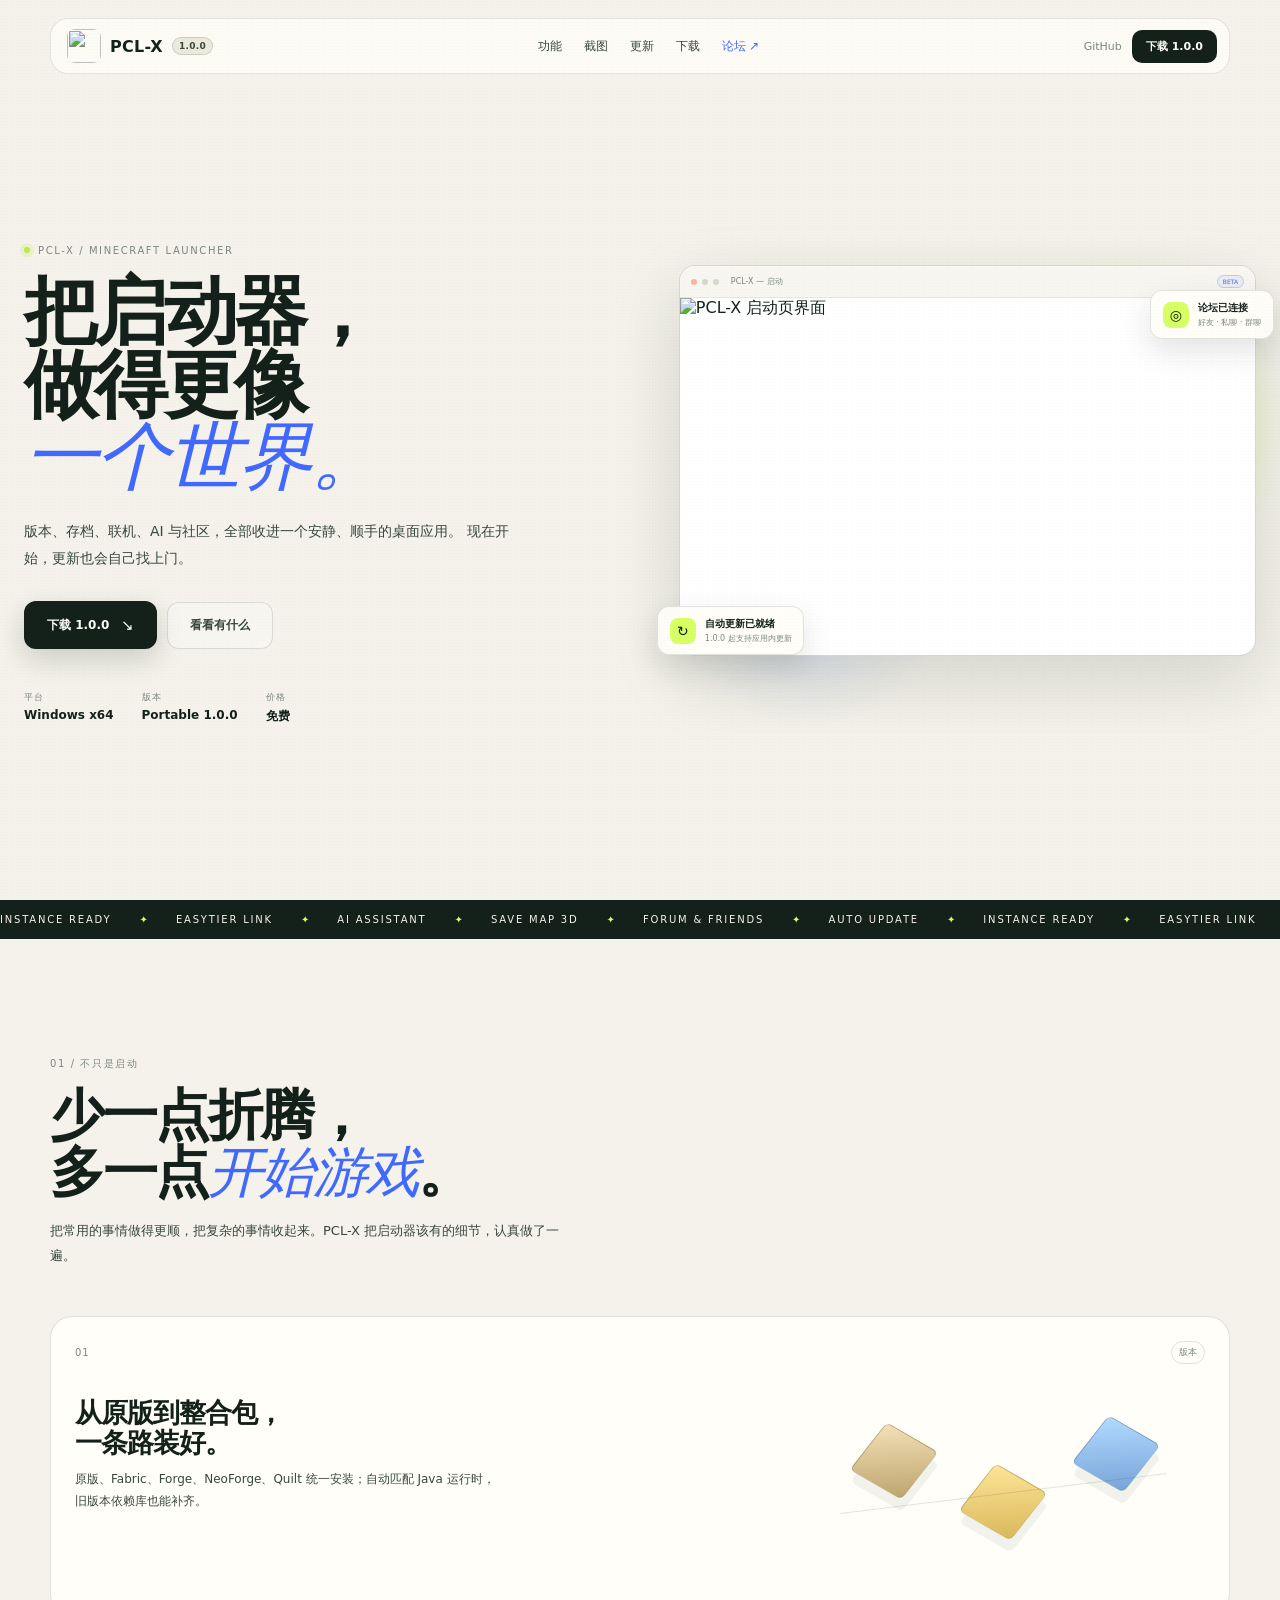
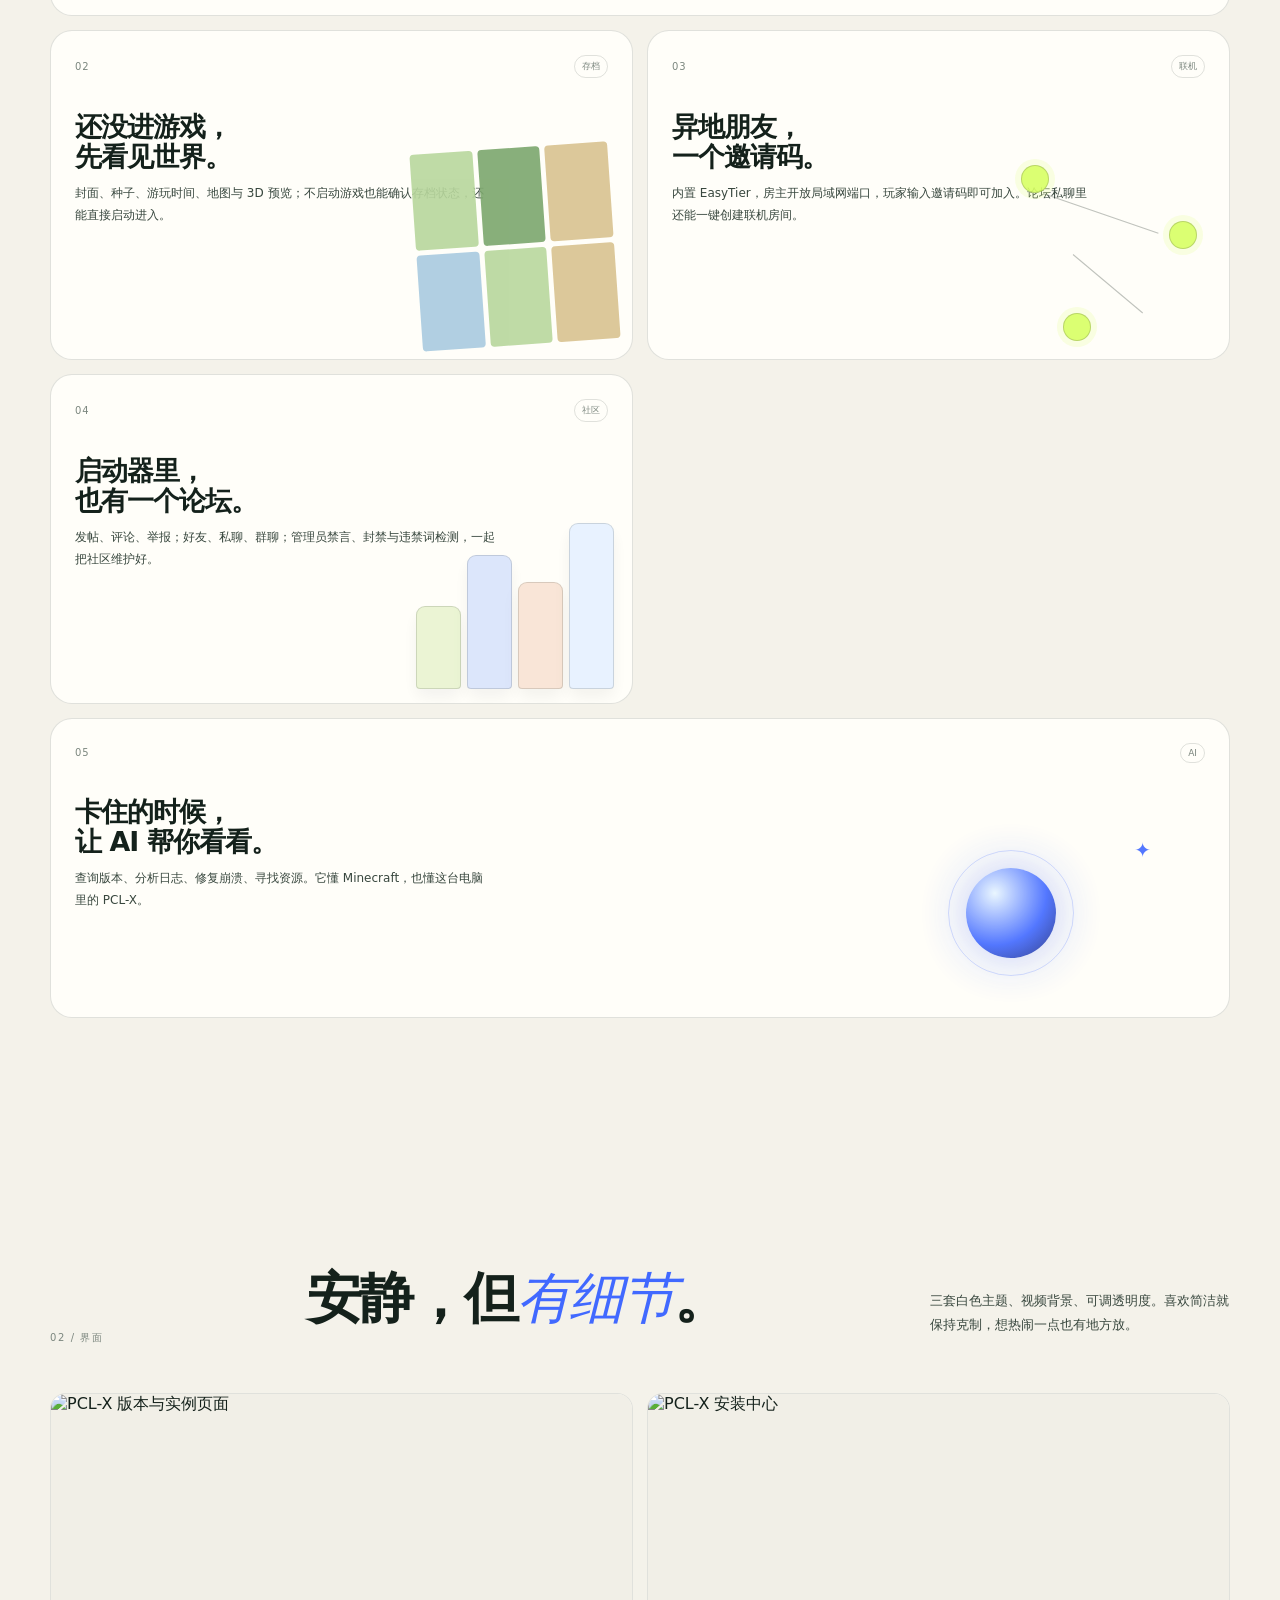
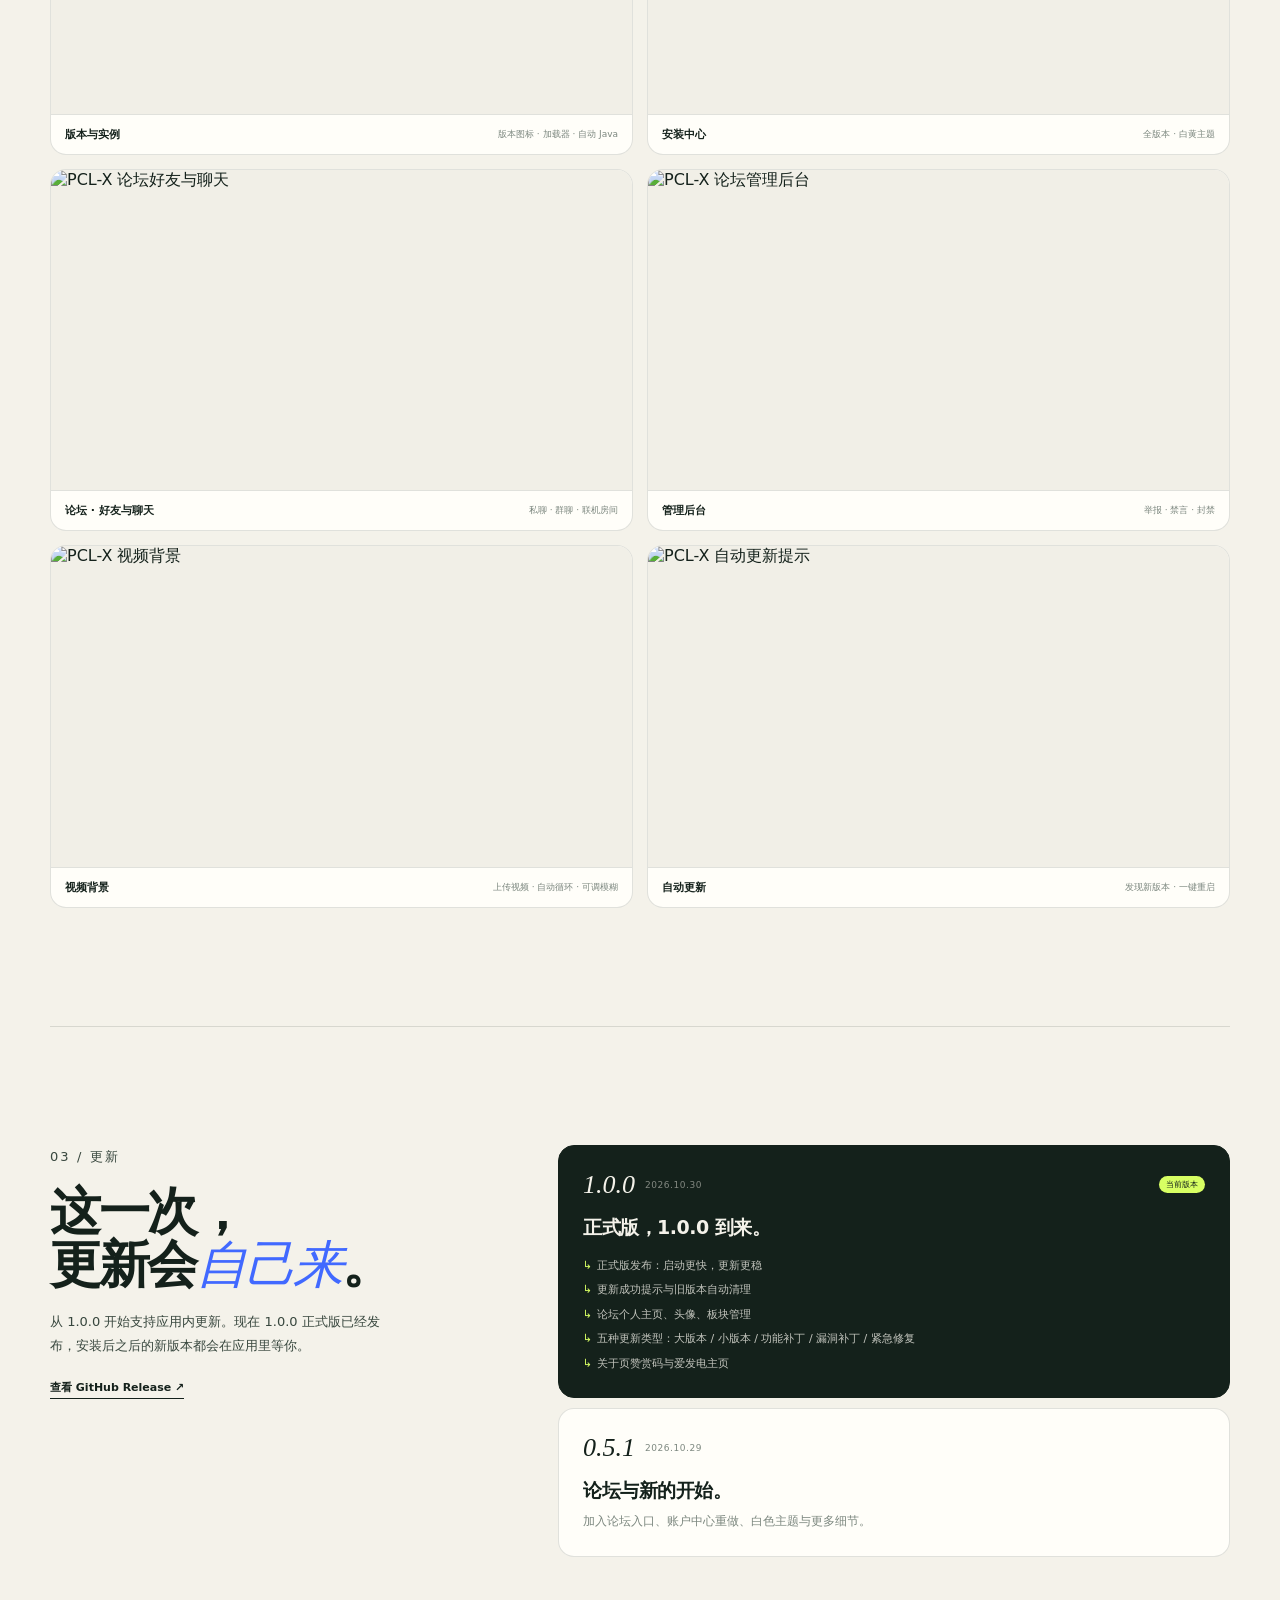
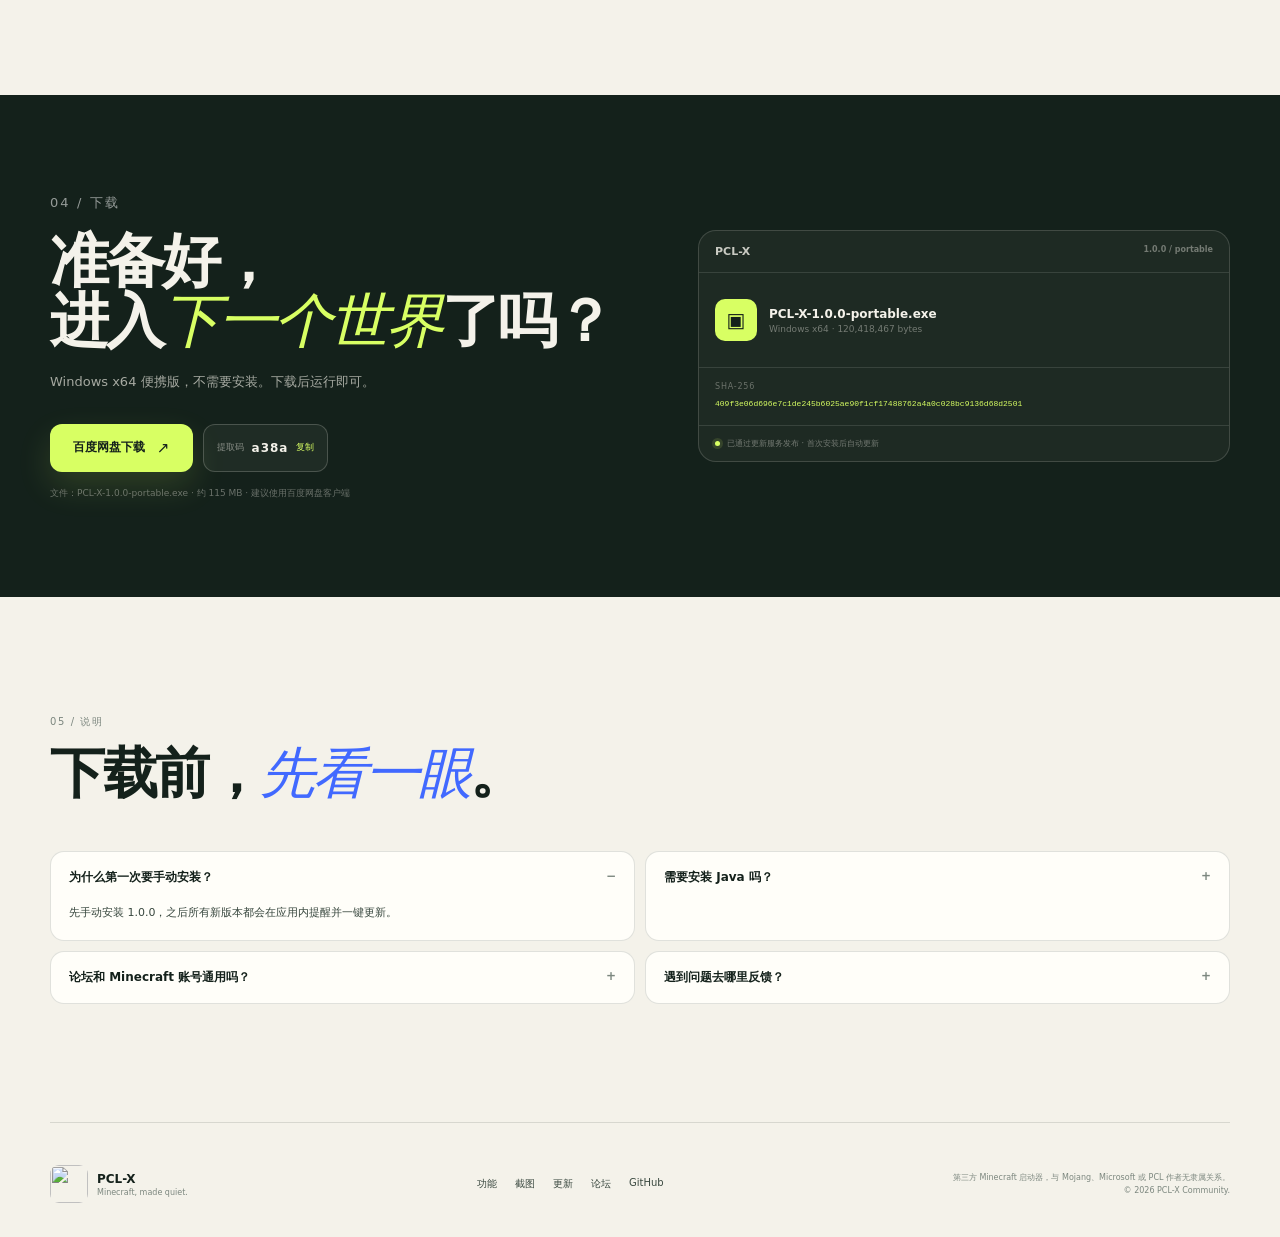
==== commit aea3cfcb: "Update download to PCL-X 1.0.0" ====
--- a/index.html
+++ b/index.html
@@ -6,9 +6,9 @@
     <meta name="theme-color" content="#f4f2ea" />
     <meta
       name="description"
-      content="PCL-X 0.5.2 — 为 Minecraft 打造的现代启动器。版本、存档、联机、AI、论坛与自动更新，一个应用全都有。"
+      content="PCL-X 1.0.0 — 为 Minecraft 打造的现代启动器。版本、存档、联机、AI、论坛与自动更新，一个应用全都有。"
     />
-    <title>PCL-X 0.5.2 — Minecraft，从这里开始</title>
+    <title>PCL-X 1.0.0 正式版 — Minecraft，从这里开始</title>
     <link rel="icon" href="https://i.ibb.co/3Y123m9P/icon.png" />
     <link rel="stylesheet" href="styles.css" />
   </head>
@@ -18,7 +18,7 @@
       <a class="brand" href="#top" aria-label="PCL-X 首页">
         <img src="https://i.ibb.co/3Y123m9P/icon.png" data-fallback-url="https://qlx121210.github.io/pclx-site/assets/icon.png" alt="" width="34" height="34" />
         <span>PCL-X</span>
-        <em>0.5.2</em>
+        <em>1.0.0</em>
       </a>
       <nav class="nav-links" id="navLinks">
         <a href="#features">功能</a>
@@ -29,7 +29,7 @@
       </nav>
       <div class="nav-actions">
         <a class="nav-github" href="https://github.com/QLX121210/pclx-updates" target="_blank" rel="noreferrer">GitHub</a>
-        <a class="nav-download" href="#download">下载 0.5.2</a>
+        <a class="nav-download" href="#download">下载 1.0.0</a>
         <button class="nav-toggle" id="navToggle" aria-label="打开菜单" aria-expanded="false">
           <span></span><span></span>
         </button>
@@ -47,14 +47,14 @@
           </p>
           <div class="hero-actions">
             <a class="button primary" href="#download">
-              下载 0.5.2
+              下载 1.0.0
               <span class="arrow">↘</span>
             </a>
             <a class="button ghost" href="#features">看看有什么</a>
           </div>
           <dl class="hero-meta">
             <div><dt>平台</dt><dd>Windows x64</dd></div>
-            <div><dt>版本</dt><dd>Portable 0.5.2</dd></div>
+            <div><dt>版本</dt><dd>Portable 1.0.0</dd></div>
             <div><dt>价格</dt><dd>免费</dd></div>
           </dl>
         </div>
@@ -72,7 +72,7 @@
           </div>
           <div class="float-card float-update">
             <span class="float-icon">↻</span>
-            <div><b>自动更新已就绪</b><small>0.5.2 起支持应用内更新</small></div>
+            <div><b>自动更新已就绪</b><small>1.0.0 起支持应用内更新</small></div>
           </div>
           <div class="float-card float-forum">
             <span class="float-icon">◎</span>
@@ -186,19 +186,19 @@
         <div class="updates-intro reveal">
           <p class="eyebrow">03 / 更新</p>
           <h2>这一次，<br />更新会<span class="serif">自己来</span>。</h2>
-          <p>0.5.2 是第一个带自动更新器的版本。先手动装一次，之后每次打开 PCL-X，新版本都会在应用里等你。</p>
-          <a class="text-link" href="https://github.com/QLX121210/pclx-updates/releases/tag/v0.5.2" target="_blank" rel="noreferrer">查看 GitHub Release ↗</a>
+          <p>从 1.0.0 开始支持应用内更新。现在 1.0.0 正式版已经发布，安装后之后的新版本都会在应用里等你。</p>
+          <a class="text-link" href="https://github.com/QLX121210/pclx-updates/releases/tag/v1.0.0" target="_blank" rel="noreferrer">查看 GitHub Release ↗</a>
         </div>
         <div class="timeline">
           <article class="release current reveal">
-            <div class="release-meta"><span class="version">0.5.2</span><span class="release-date">2026.10.30</span><span class="badge">当前版本</span></div>
-            <h3>自动更新，开始工作。</h3>
+            <div class="release-meta"><span class="version">1.0.0</span><span class="release-date">2026.10.30</span><span class="badge">当前版本</span></div>
+            <h3>正式版，1.0.0 到来。</h3>
             <ul>
-              <li>内置自动更新器：启动检查、下载、校验、重启</li>
-              <li>论坛好友、私聊、群聊与附件上传</li>
-              <li>管理员后台：举报处理、禁言、封禁、违禁词检测</li>
-              <li>修复远古版本依赖库下载失败</li>
-              <li>三套白色主题可读性修复</li>
+              <li>正式版发布：启动更快，更新更稳</li>
+              <li>更新成功提示与旧版本自动清理</li>
+              <li>论坛个人主页、头像、板块管理</li>
+              <li>五种更新类型：大版本 / 小版本 / 功能补丁 / 漏洞补丁 / 紧急修复</li>
+              <li>关于页赞赏码与爱发电主页</li>
             </ul>
           </article>
           <article class="release reveal">
@@ -216,25 +216,25 @@
             <h2>准备好，<br />进入<span class="serif">下一个世界</span>了吗？</h2>
             <p>Windows x64 便携版，不需要安装。下载后运行即可。</p>
             <div class="download-actions">
-              <a class="button download-button" href="https://pan.baidu.com/s/1MAAR_r1Ma7sftUr1IRyuoA?pwd=9gu5" target="_blank" rel="noreferrer">
+              <a class="button download-button" href="https://pan.baidu.com/s/1PZF77iL-B_U48EMj6mv0Qw?pwd=a38a" target="_blank" rel="noreferrer">
                 百度网盘下载
                 <span class="arrow">↗</span>
               </a>
-              <button class="code-button" id="copyCode" data-code="9gu5">
-                <span>提取码</span><b>9gu5</b><em>复制</em>
+              <button class="code-button" id="copyCode" data-code="a38a">
+                <span>提取码</span><b>a38a</b><em>复制</em>
               </button>
             </div>
-            <p class="download-note">文件：PCL-X-0.5.2-portable.exe · 约 115 MB · 建议使用百度网盘客户端</p>
+            <p class="download-note">文件：PCL-X-1.0.0-portable.exe · 约 115 MB · 建议使用百度网盘客户端</p>
           </div>
           <div class="download-panel reveal">
-            <div class="download-panel-head"><span>PCL-X</span><em>0.5.2 / portable</em></div>
+            <div class="download-panel-head"><span>PCL-X</span><em>1.0.0 / portable</em></div>
             <div class="download-file">
               <span class="file-icon">▣</span>
-              <div><b>PCL-X-0.5.2-portable.exe</b><small>Windows x64 · 120,376,262 bytes</small></div>
+              <div><b>PCL-X-1.0.0-portable.exe</b><small>Windows x64 · 120,418,467 bytes</small></div>
             </div>
             <div class="download-hash">
               <span>SHA-256</span>
-              <code>bb24faeff86a17b6df7d7ac4dce81a1149f07fdf7f4d5a5e85a8dfe7cc3ec998</code>
+              <code>409f3e06d696e7c1de245b6025ae90f1cf17488762a4a0c028bc9136d68d2501</code>
             </div>
             <div class="download-panel-foot">
               <span class="status-dot"></span>
@@ -252,7 +252,7 @@
         <div class="faq-grid">
           <details class="reveal" open>
             <summary>为什么第一次要手动安装？</summary>
-            <p>0.5.1 还没有更新器。先手动安装 0.5.2，之后所有新版本都会在应用内提醒并一键更新。</p>
+            <p>先手动安装 1.0.0，之后所有新版本都会在应用内提醒并一键更新。</p>
           </details>
           <details class="reveal">
             <summary>需要安装 Java 吗？</summary>
--- a/styles.css
+++ b/styles.css
@@ -29,8 +29,9 @@
 button { font: inherit; color: inherit; }
 .serif { font-family: "Times New Roman", "Songti SC", serif; font-style: italic; font-weight: 400; }
 .grain {
-  position: fixed; inset: 0; z-index: 999; pointer-events: none; opacity: .16; mix-blend-mode: multiply;
-  background-image: url("data:image/svg+xml,%3Csvg viewBox='0 0 180 180' xmlns='http://www.w3.org/2000/svg'%3E%3Cfilter id='n'%3E%3CfeTurbulence type='fractalNoise' baseFrequency='.9' numOctaves='3' stitchTiles='stitch'/%3E%3C/filter%3E%3Crect width='100%25' height='100%25' filter='url(%23n)' opacity='.34'/%3E%3C/svg%3E");
+  position: fixed; inset: 0; z-index: 999; pointer-events: none; opacity: .035; mix-blend-mode: multiply;
+  background-image: radial-gradient(rgba(20, 33, 27, .75) 0.55px, transparent 0.55px);
+  background-size: 3px 3px;
 }
 
 .nav {
@@ -86,14 +87,14 @@
 .halo { position: absolute; border-radius: 50%; filter: blur(2px); opacity: .9; }
 .halo-a { width: 360px; height: 360px; right: -40px; top: -20px; background: radial-gradient(circle, rgba(216,255,99,.8), transparent 67%); }
 .halo-b { width: 300px; height: 300px; left: -20px; bottom: -30px; background: radial-gradient(circle, rgba(65,105,255,.18), transparent 68%); }
-.mockup { position: relative; z-index: 2; overflow: hidden; border: 1px solid rgba(20,33,27,.18); border-radius: 16px; background: #fff; box-shadow: var(--shadow); transform: rotate(1.2deg); transition: transform .5s cubic-bezier(.2,.7,.2,1); }
-.hero-visual:hover .mockup { transform: rotate(0deg) translateY(-4px); }
+.mockup { position: relative; z-index: 2; overflow: hidden; border: 1px solid rgba(20,33,27,.18); border-radius: 16px; background: #fff; box-shadow: var(--shadow); transform: none; transition: transform .5s cubic-bezier(.2,.7,.2,1); }
+.hero-visual:hover .mockup { transform: translateY(-4px); }
 .mockup-bar { display: flex; align-items: center; gap: 5px; padding: 9px 11px; border-bottom: 1px solid rgba(20,33,27,.08); background: #f7f6f0; }
 .traffic { width: 6px; height: 6px; border-radius: 50%; background: #d9d6ca; }
 .traffic:first-child { background: var(--peach); }
 .mockup-title { margin-left: 7px; color: var(--muted); font-size: 8px; }
 .mockup-pill { margin-left: auto; color: var(--blue); border: 1px solid rgba(65,105,255,.25); background: rgba(65,105,255,.06); border-radius: 999px; padding: 2px 5px; font-size: 6px; }
-.mockup img { width: 100%; }
+.mockup img { width: 100%; height: auto; aspect-ratio: 1400 / 870; object-fit: contain; }
 .float-card { position: absolute; z-index: 3; display: flex; align-items: center; gap: 9px; padding: 10px 12px; border: 1px solid rgba(20,33,27,.12); border-radius: 12px; background: rgba(255,254,249,.9); box-shadow: 0 12px 30px rgba(20,33,27,.12); backdrop-filter: blur(12px); animation: float 5s ease-in-out infinite; }
 .float-card b { display: block; font-size: 10px; }
 .float-card small { display: block; color: var(--muted); font-size: 8px; margin-top: 2px; }
@@ -155,7 +156,7 @@
 .shots-head { display: flex; align-items: flex-end; justify-content: space-between; gap: 30px; max-width: none; }
 .shots-head > p:last-child { max-width: 300px; margin-bottom: 8px; }
 .shot-grid { display: grid; grid-template-columns: repeat(2, minmax(0, 1fr)); gap: 14px; }
-.shot { overflow: hidden; margin: 0; aspect-ratio: 16 / 10; display: flex; flex-direction: column; border: 1px solid var(--line); border-radius: 16px; background: var(--white); }
+.shot { overflow: hidden; margin: 0; aspect-ratio: 1400 / 870; display: flex; flex-direction: column; border: 1px solid var(--line); border-radius: 16px; background: var(--white); }
 .shot-large { /* legacy class kept for markup compatibility */ }
 .shot img { width: 100%; flex: 1; min-height: 0; height: 0; object-fit: contain; background: #f1efe7; transition: transform .5s ease; }
 .shot:hover img { transform: scale(1.025); }
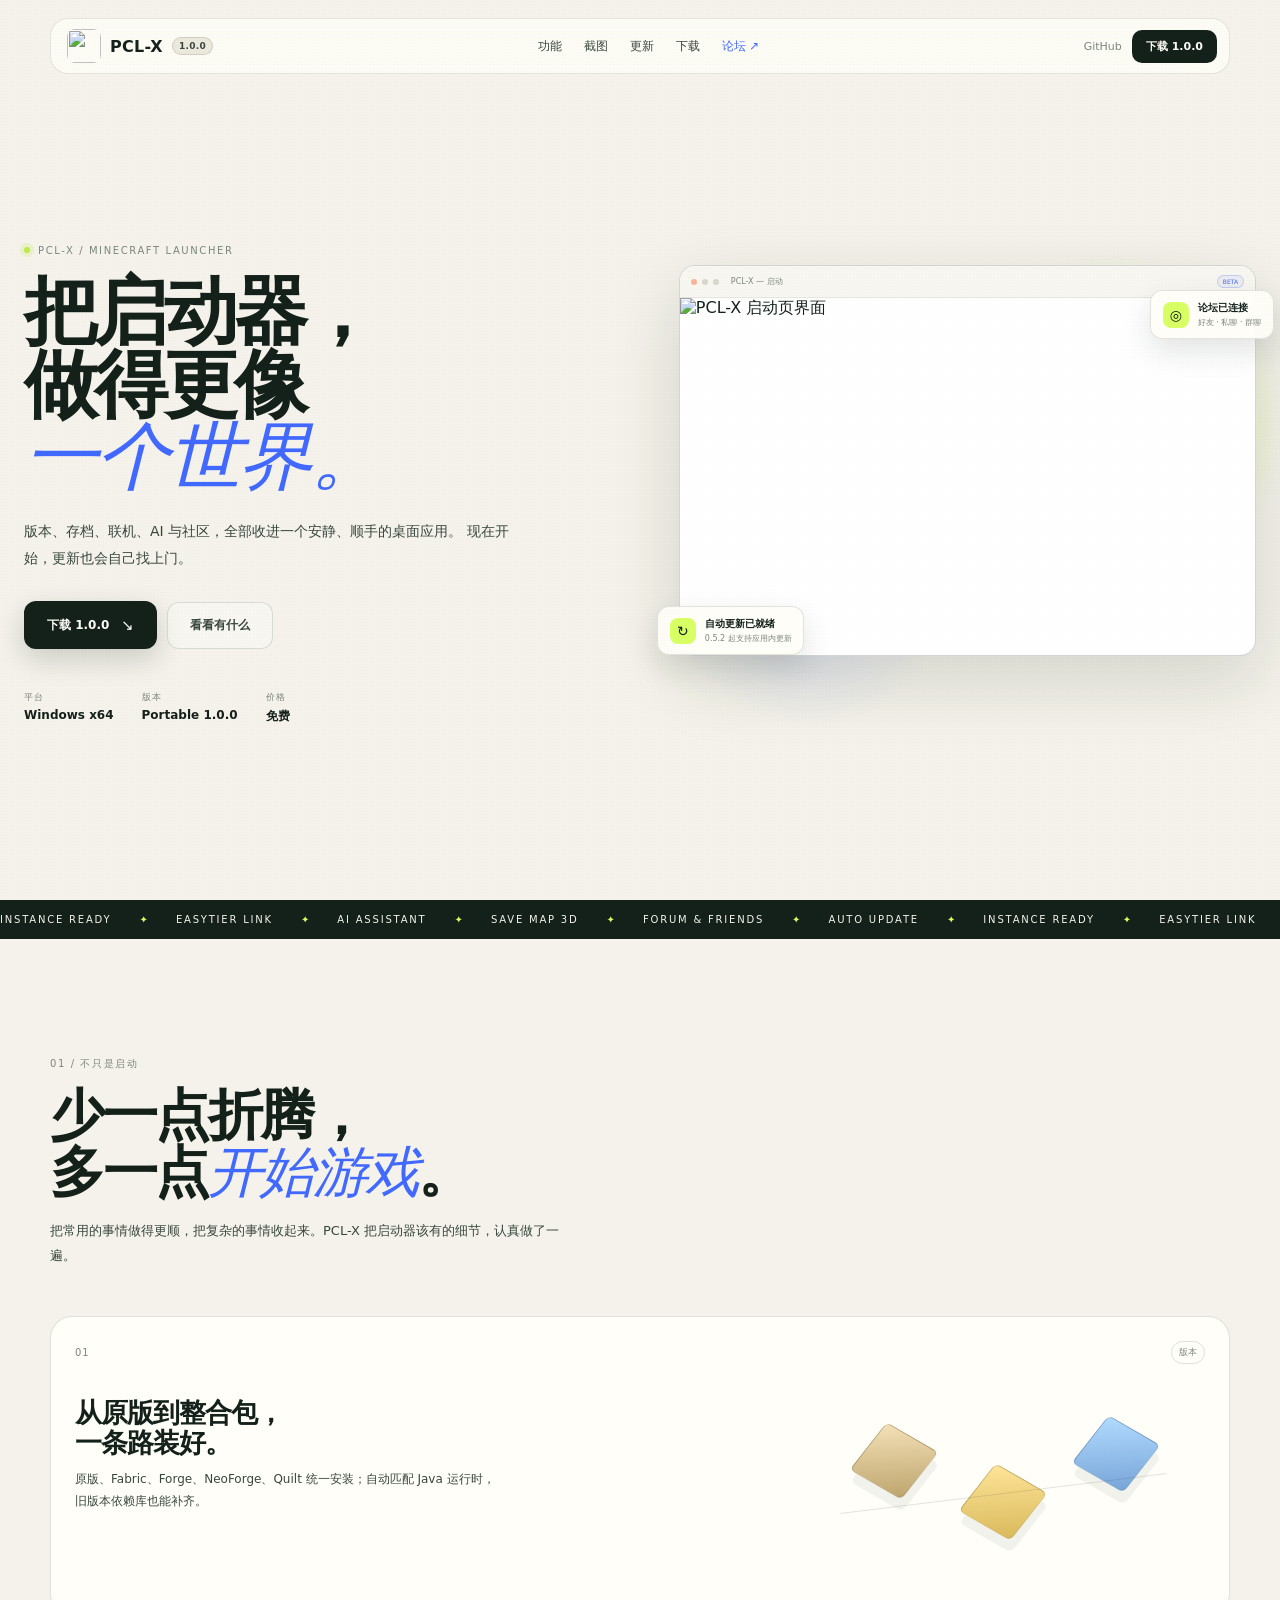
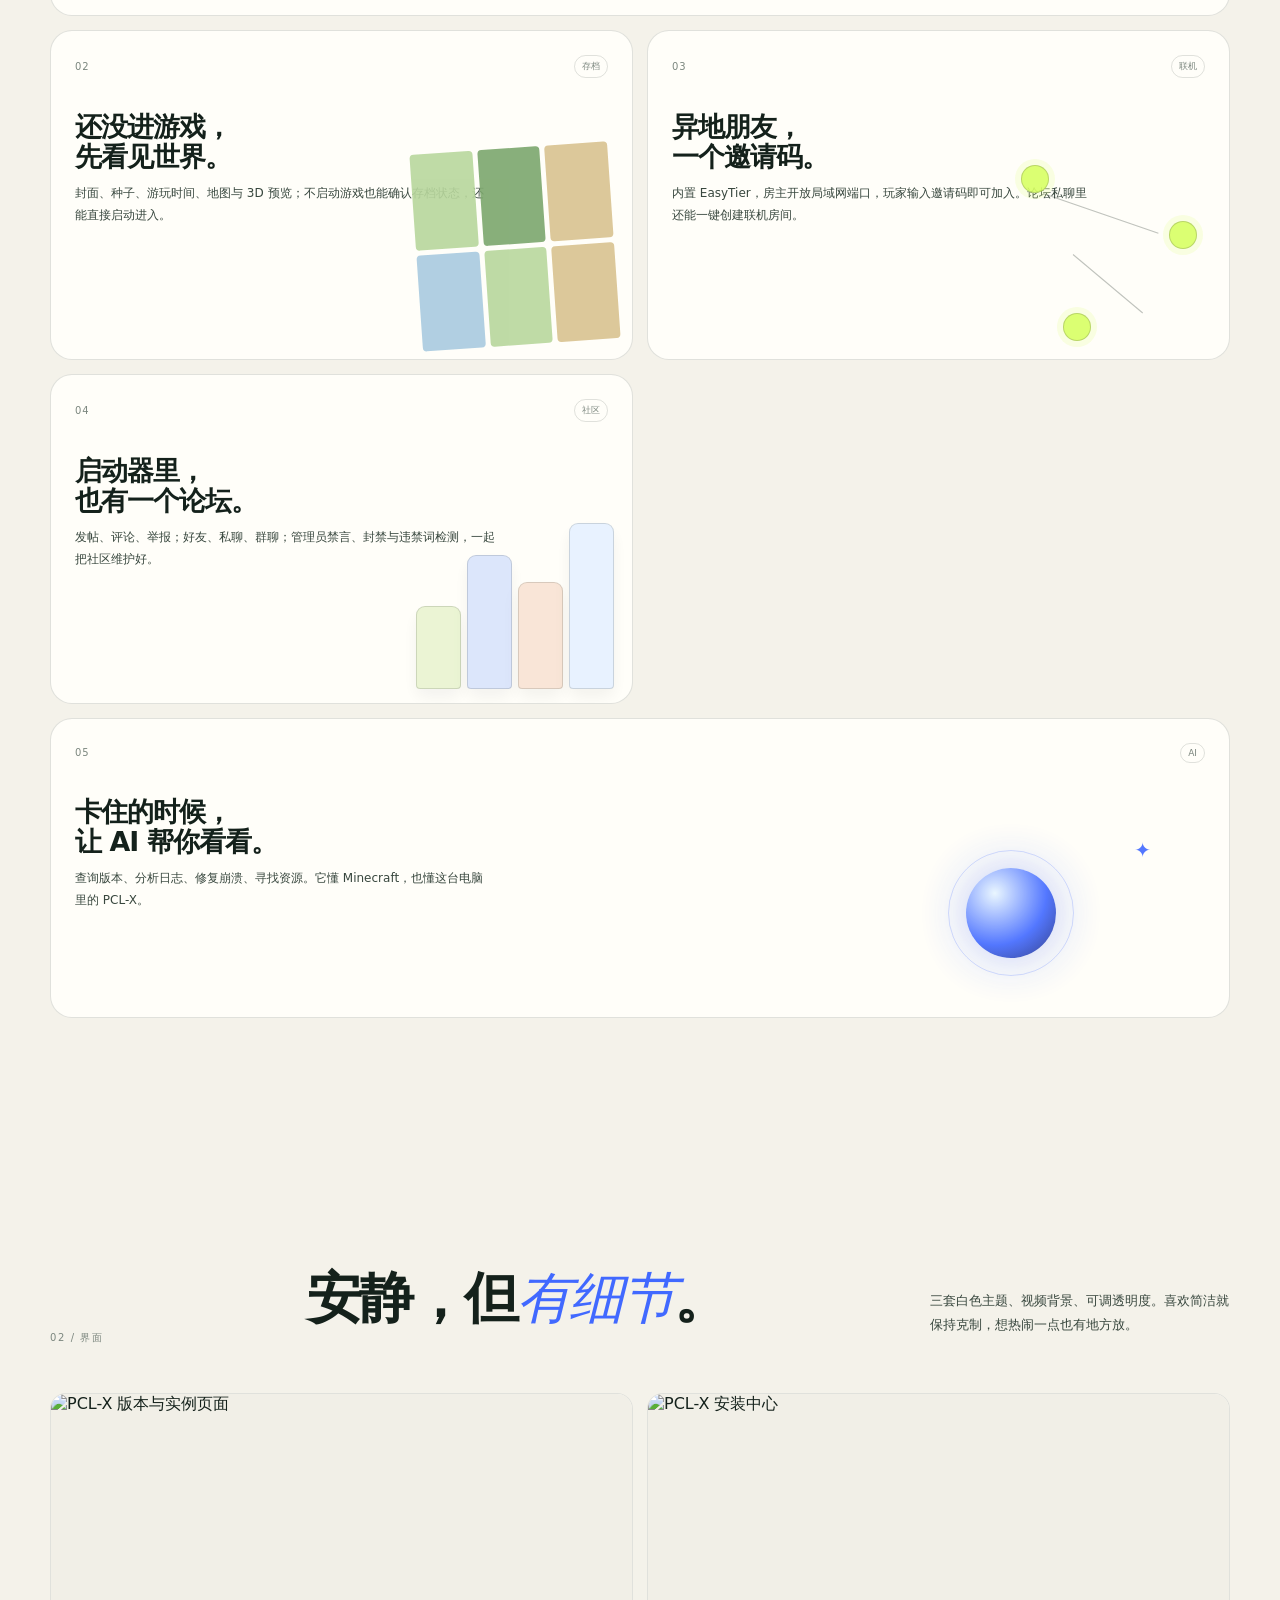
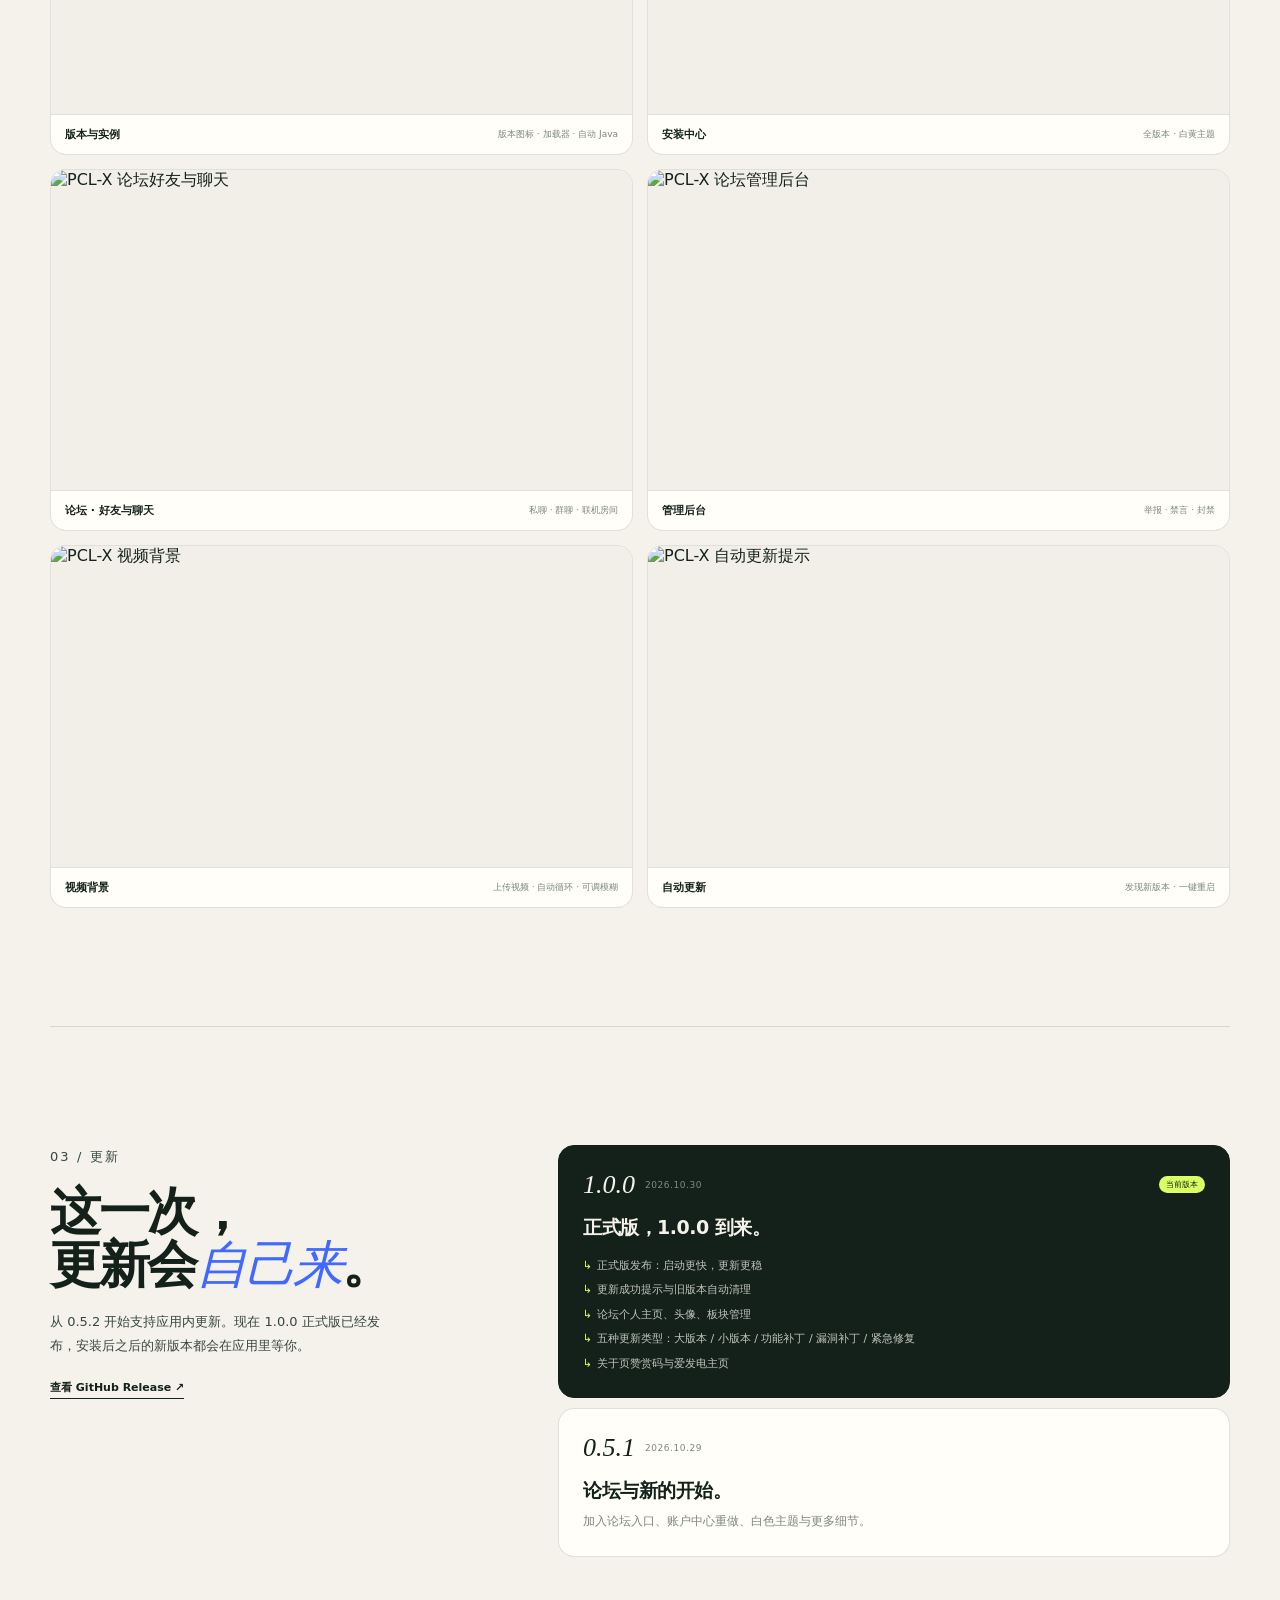
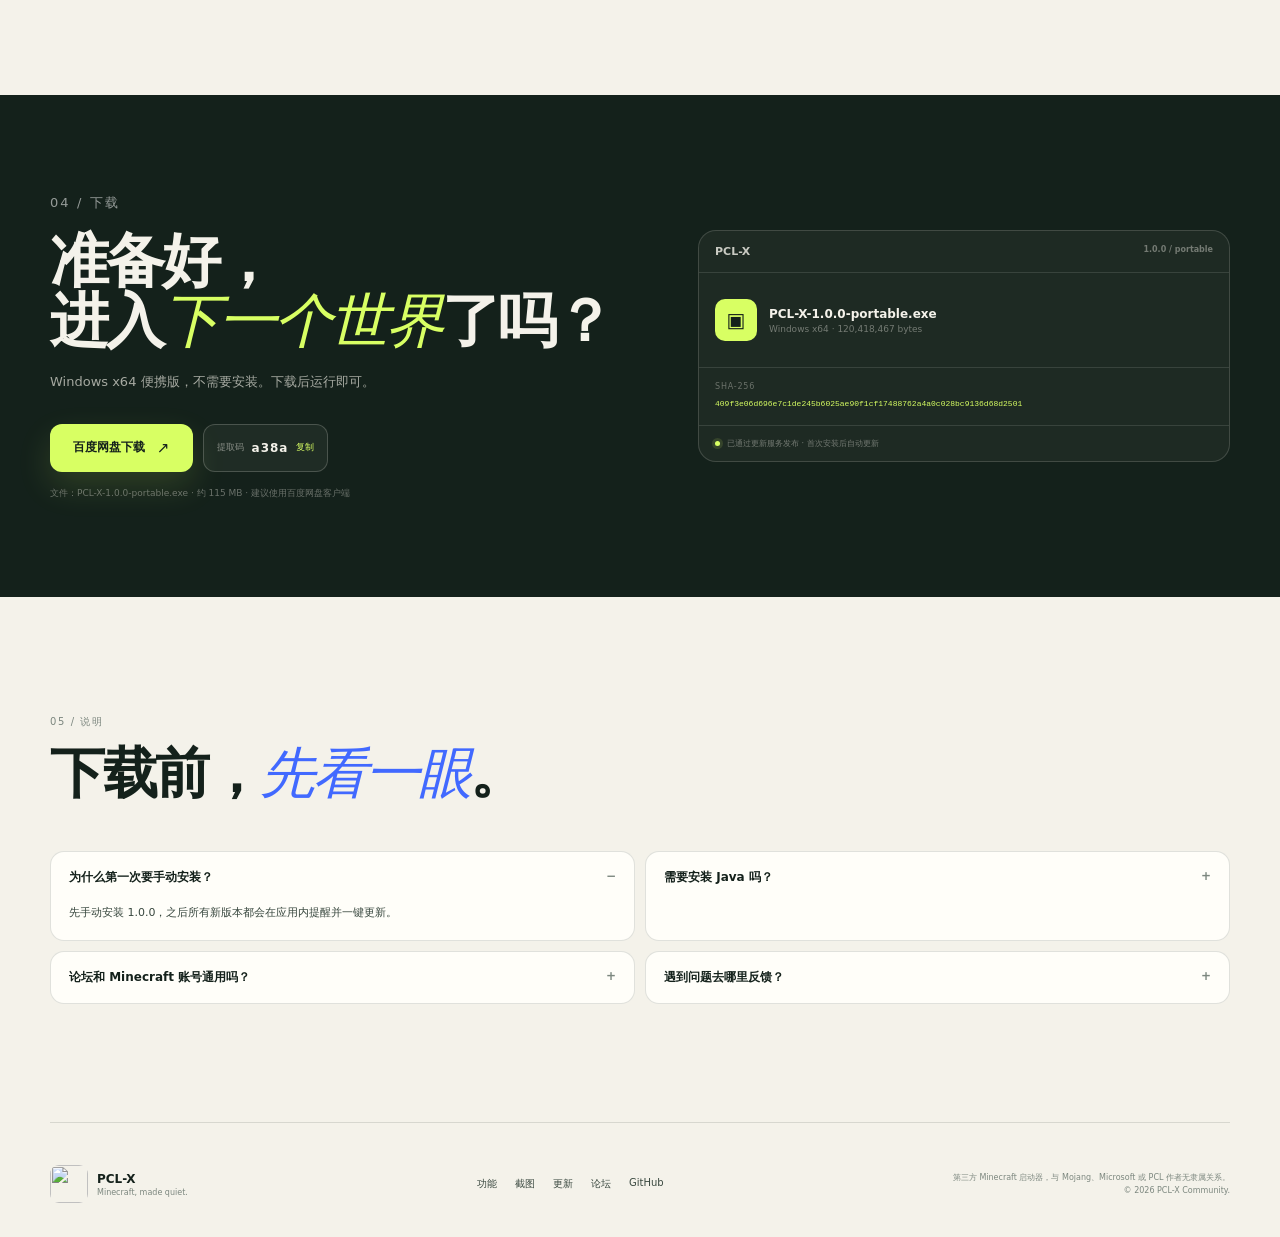
==== commit 6ab23f0e: "Fix download page wording" ====
--- a/index.html
+++ b/index.html
@@ -72,7 +72,7 @@
           </div>
           <div class="float-card float-update">
             <span class="float-icon">↻</span>
-            <div><b>自动更新已就绪</b><small>1.0.0 起支持应用内更新</small></div>
+            <div><b>自动更新已就绪</b><small>0.5.2 起支持应用内更新</small></div>
           </div>
           <div class="float-card float-forum">
             <span class="float-icon">◎</span>
@@ -186,7 +186,7 @@
         <div class="updates-intro reveal">
           <p class="eyebrow">03 / 更新</p>
           <h2>这一次，<br />更新会<span class="serif">自己来</span>。</h2>
-          <p>从 1.0.0 开始支持应用内更新。现在 1.0.0 正式版已经发布，安装后之后的新版本都会在应用里等你。</p>
+          <p>从 0.5.2 开始支持应用内更新。现在 1.0.0 正式版已经发布，安装后之后的新版本都会在应用里等你。</p>
           <a class="text-link" href="https://github.com/QLX121210/pclx-updates/releases/tag/v1.0.0" target="_blank" rel="noreferrer">查看 GitHub Release ↗</a>
         </div>
         <div class="timeline">
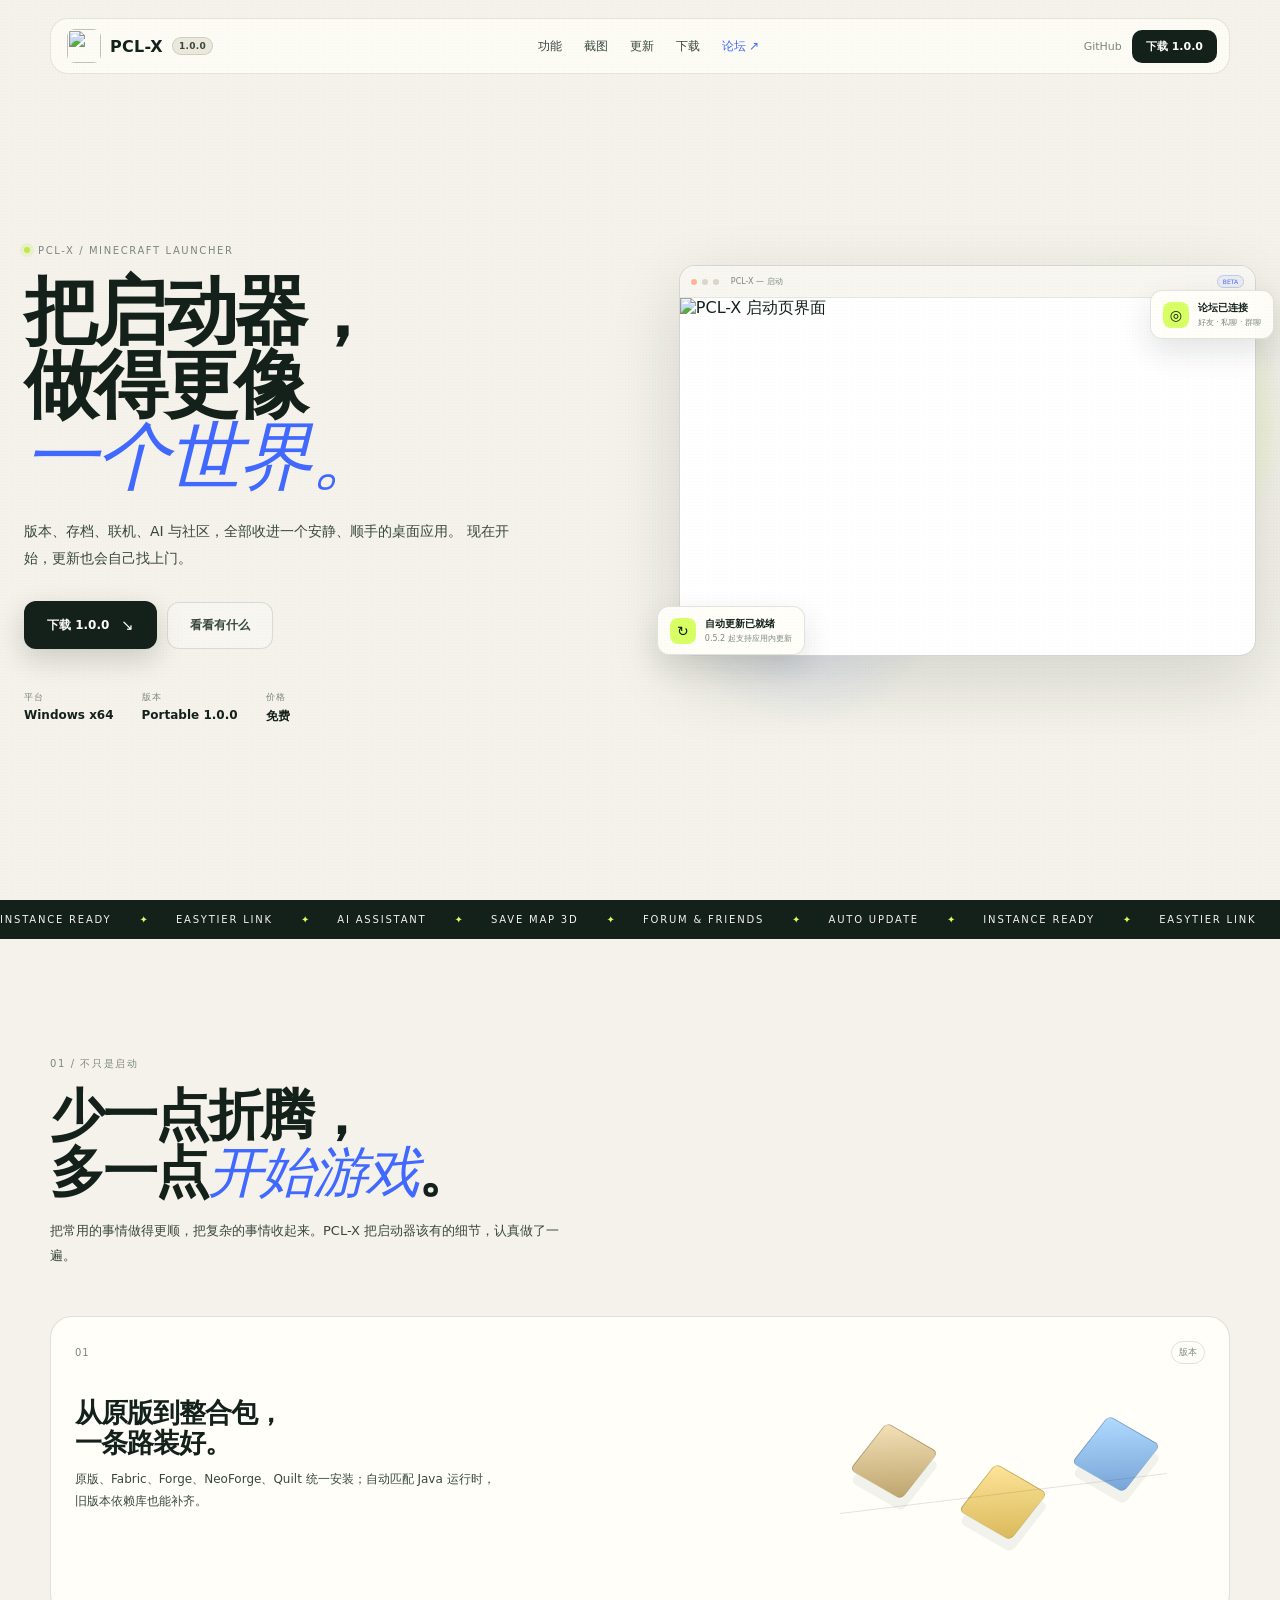
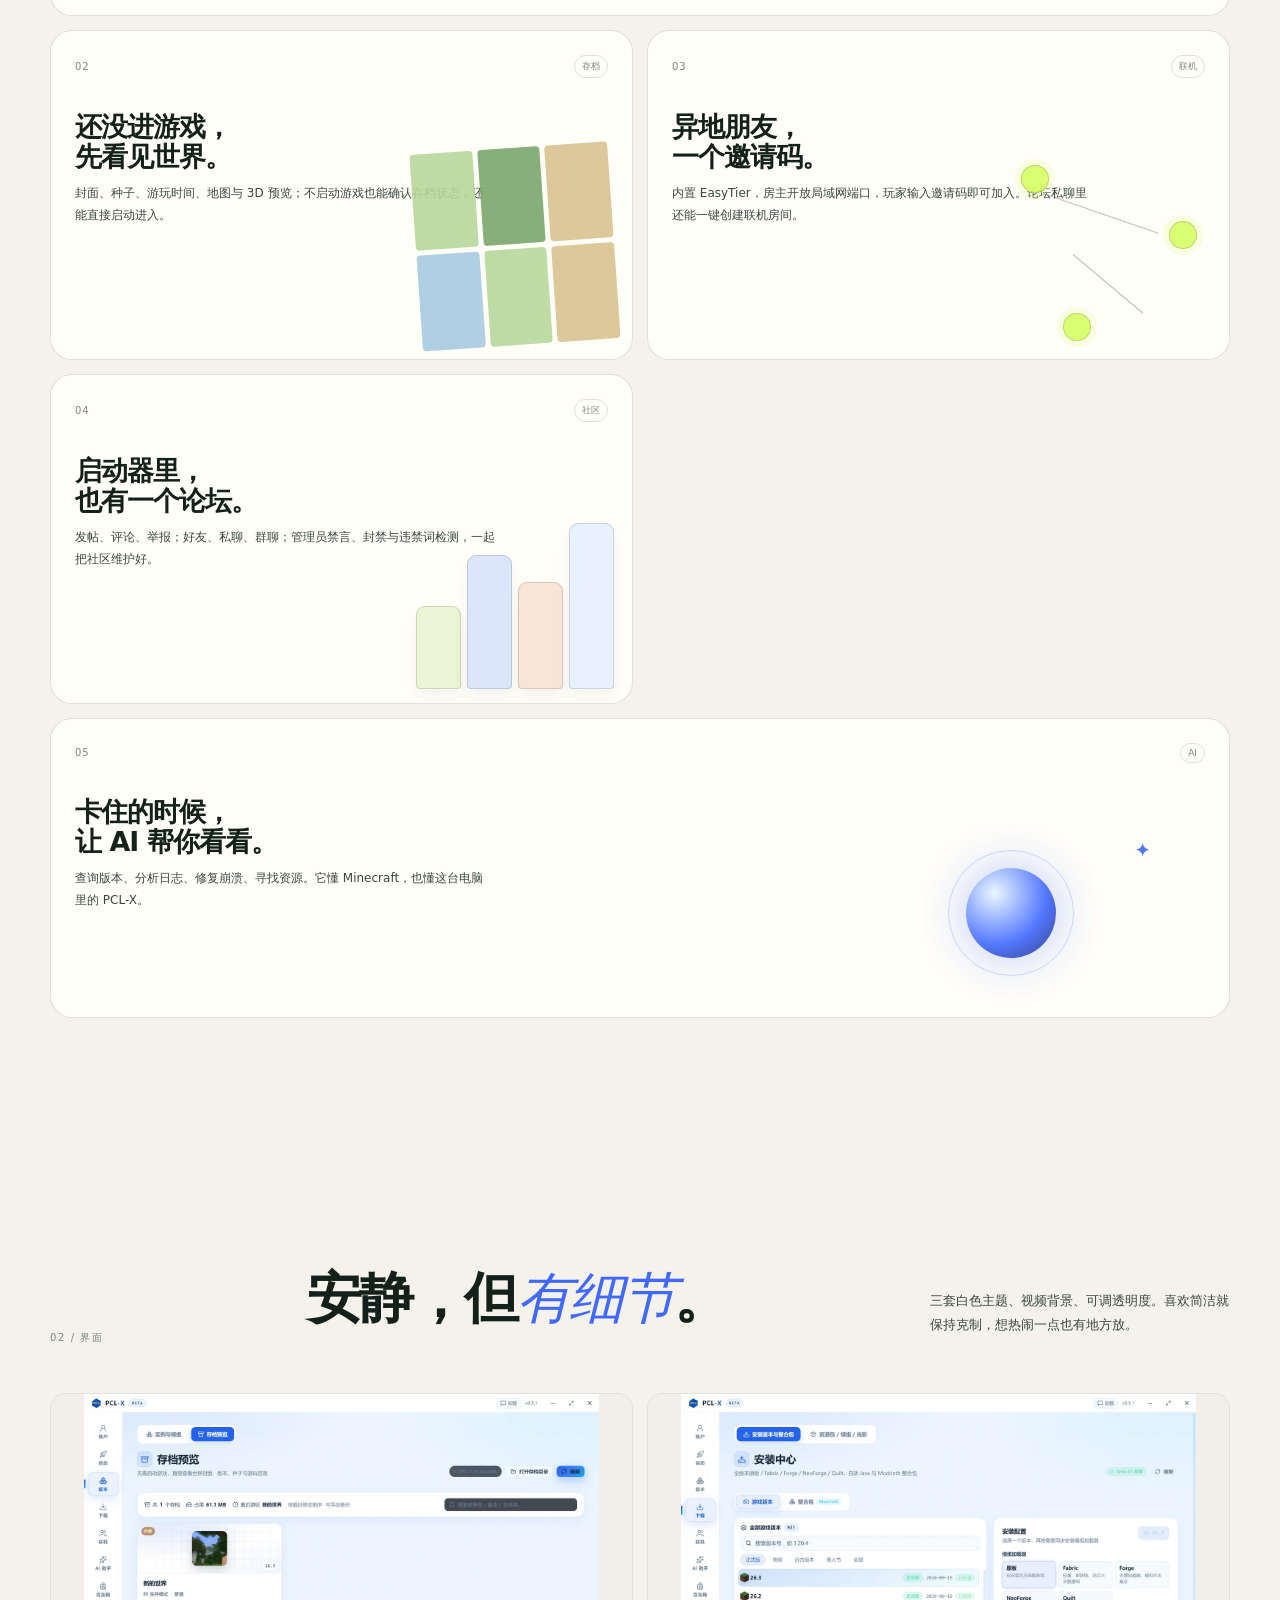
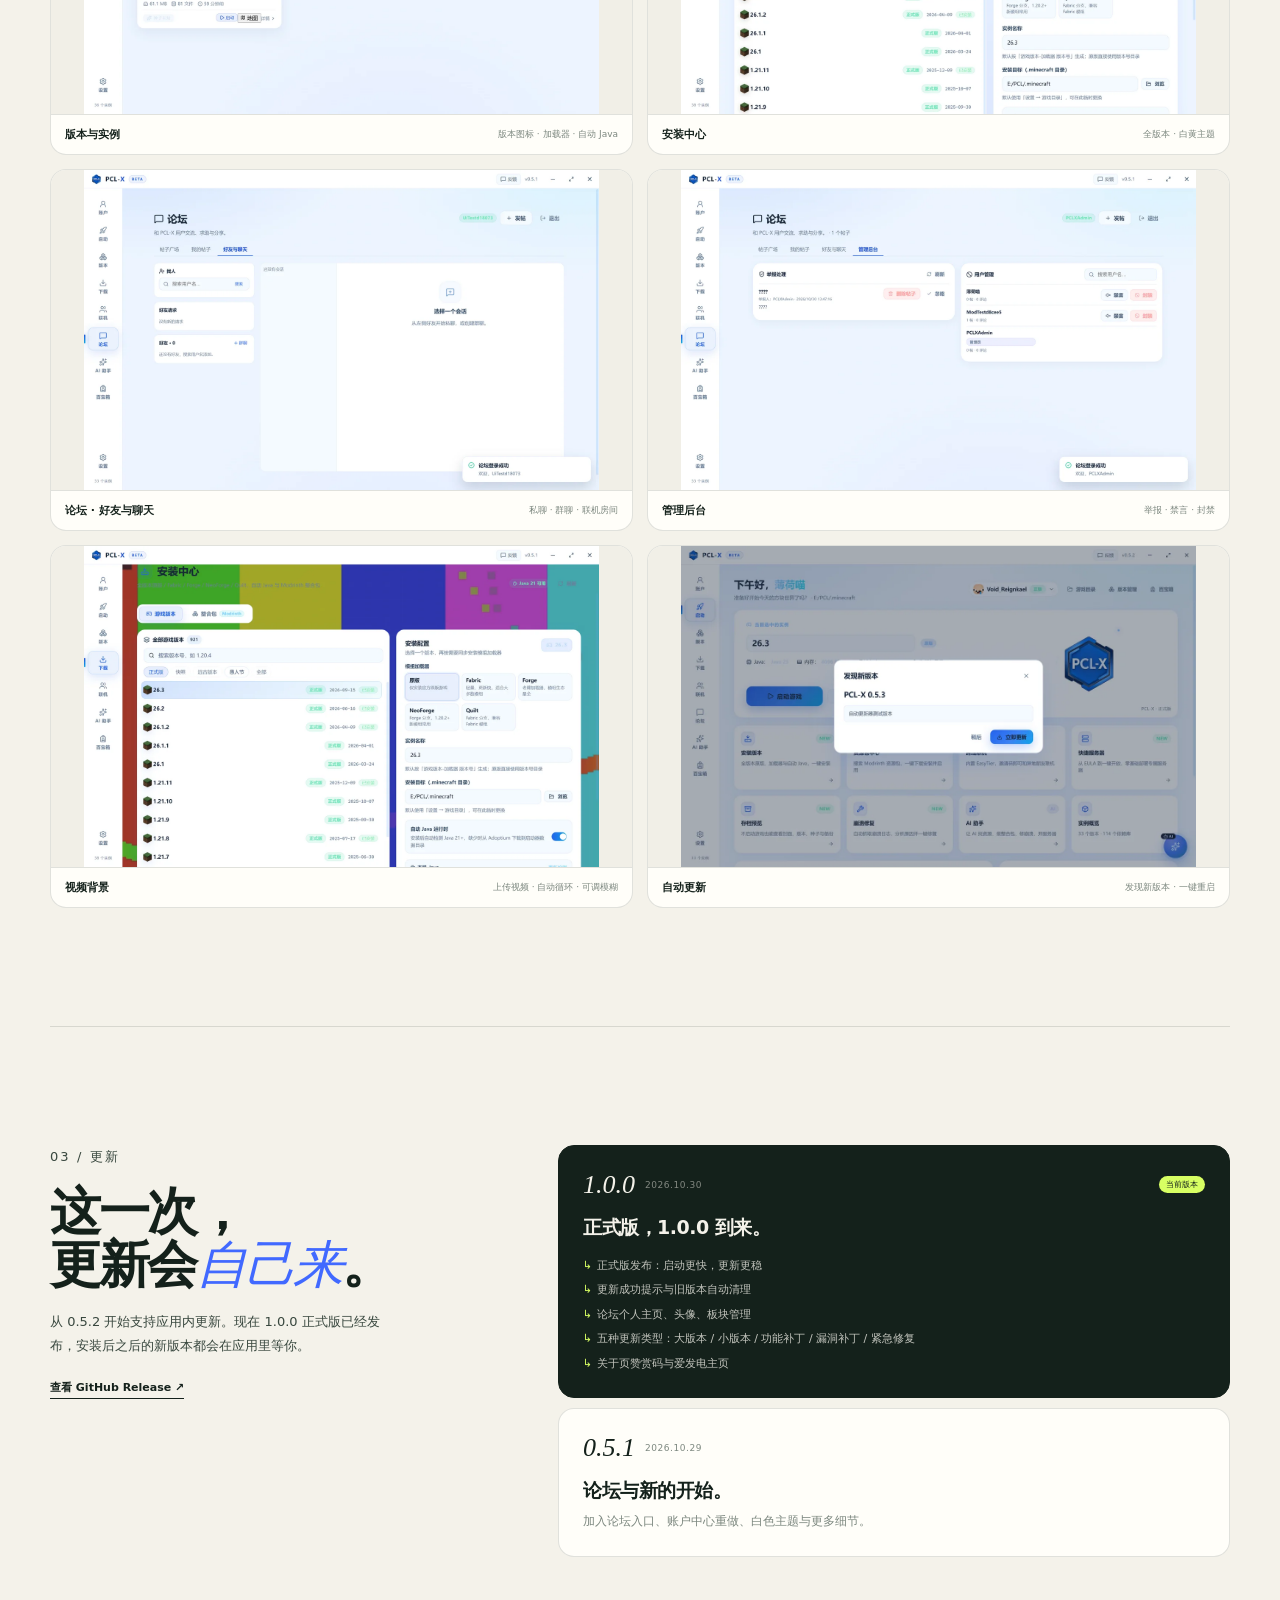
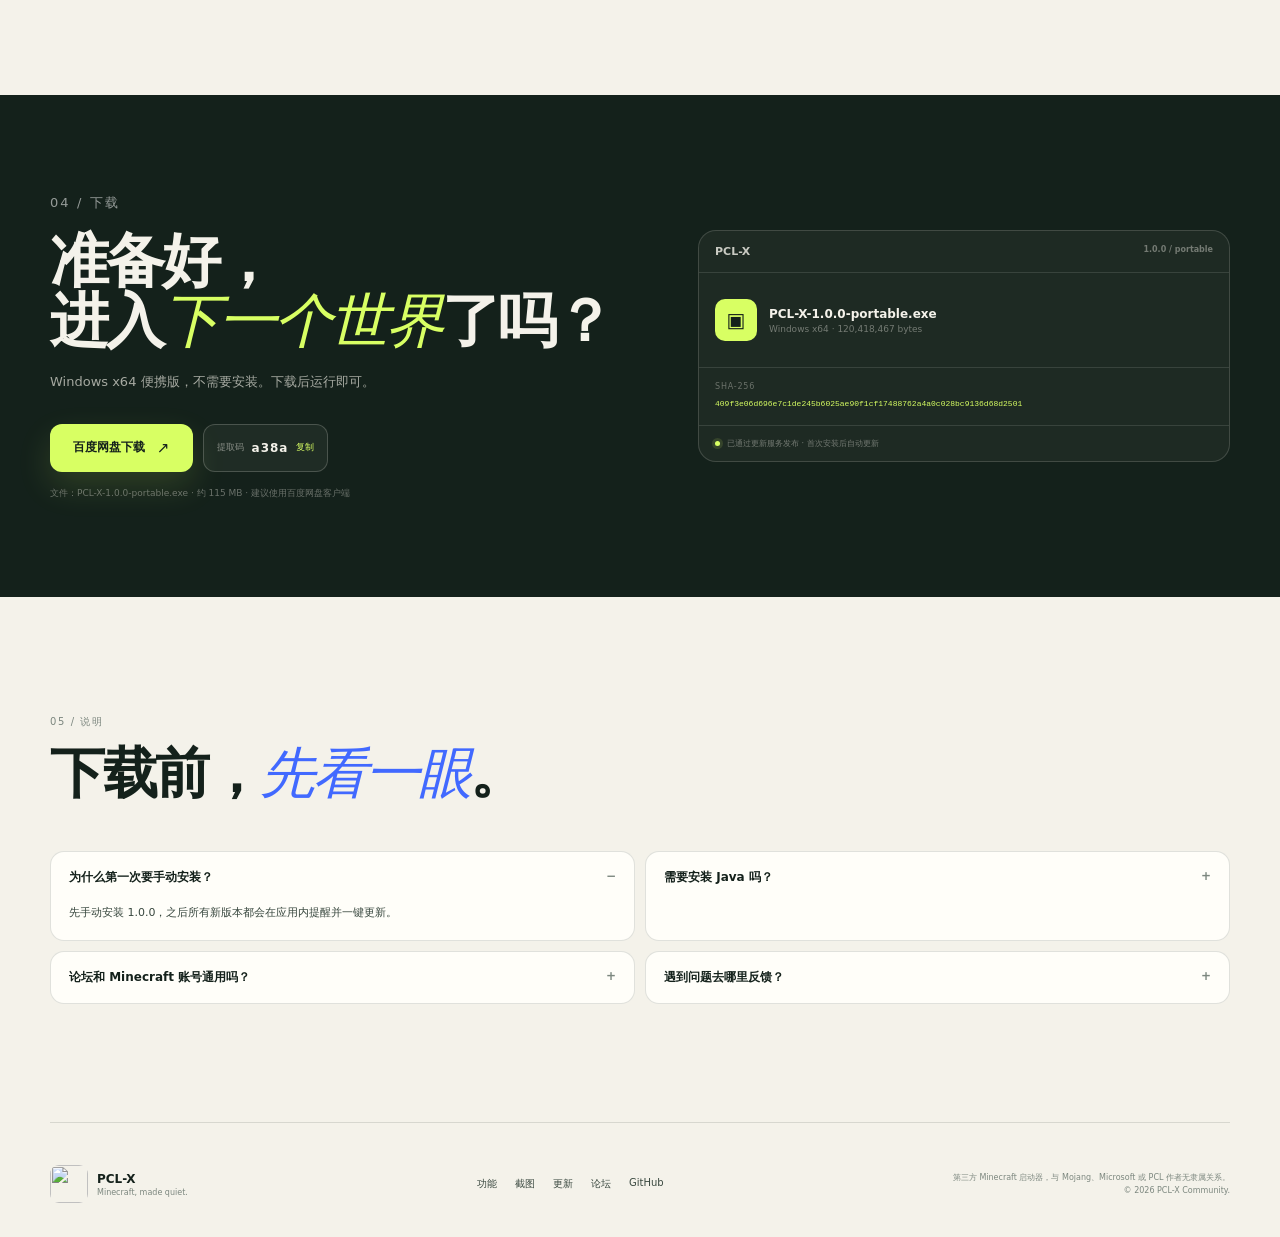
==== commit 14005f94: "Update owner links: index.html" ====
--- a/index.html
+++ b/index.html
@@ -16,7 +16,7 @@
     <div class="grain" aria-hidden="true"></div>
     <header class="nav" id="nav">
       <a class="brand" href="#top" aria-label="PCL-X 首页">
-        <img src="https://i.ibb.co/3Y123m9P/icon.png" data-fallback-url="https://qlx121210.github.io/pclx-site/assets/icon.png" alt="" width="34" height="34" />
+        <img src="https://i.ibb.co/3Y123m9P/icon.png" data-fallback-url="https://bohemiao-pclx.github.io/pclx-site/assets/icon.png" alt="" width="34" height="34" />
         <span>PCL-X</span>
         <em>1.0.0</em>
       </a>
@@ -28,7 +28,7 @@
         <a class="nav-forum" href="forum.html">论坛 ↗</a>
       </nav>
       <div class="nav-actions">
-        <a class="nav-github" href="https://github.com/QLX121210/pclx-updates" target="_blank" rel="noreferrer">GitHub</a>
+        <a class="nav-github" href="https://github.com/bohemiao-pclx/pclx-updates" target="_blank" rel="noreferrer">GitHub</a>
         <a class="nav-download" href="#download">下载 1.0.0</a>
         <button class="nav-toggle" id="navToggle" aria-label="打开菜单" aria-expanded="false">
           <span></span><span></span>
@@ -68,7 +68,7 @@
               <span class="mockup-title">PCL-X — 启动</span>
               <span class="mockup-pill">BETA</span>
             </div>
-            <img src="https://i.ibb.co/ksz0vqWb/home.webp" data-fallback-url="https://qlx121210.github.io/pclx-site/images/home.webp" alt="PCL-X 启动页界面" width="1400" height="870" />
+            <img src="https://i.ibb.co/ksz0vqWb/home.webp" data-fallback-url="https://bohemiao-pclx.github.io/pclx-site/images/home.webp" alt="PCL-X 启动页界面" width="1400" height="870" />
           </div>
           <div class="float-card float-update">
             <span class="float-icon">↻</span>
@@ -156,27 +156,27 @@
         </div>
         <div class="shot-grid">
           <figure class="shot shot-large reveal">
-            <img src="https://i.ibb.co/cXLCWvBv/versions-real.webp" data-fallback-url="https://qlx121210.github.io/pclx-site/images/versions.webp" alt="PCL-X 版本与实例页面" loading="lazy" />
+            <img src="https://i.ibb.co/cXLCWvBv/versions-real.webp" data-fallback-url="https://bohemiao-pclx.github.io/pclx-site/images/versions.webp" alt="PCL-X 版本与实例页面" loading="lazy" />
             <figcaption><span>版本与实例</span><em>版本图标 · 加载器 · 自动 Java</em></figcaption>
           </figure>
           <figure class="shot reveal">
-            <img src="https://i.ibb.co/7dwSr93S/install.webp" data-fallback-url="https://qlx121210.github.io/pclx-site/images/install.webp" alt="PCL-X 安装中心" loading="lazy" />
+            <img src="https://i.ibb.co/7dwSr93S/install.webp" data-fallback-url="https://bohemiao-pclx.github.io/pclx-site/images/install.webp" alt="PCL-X 安装中心" loading="lazy" />
             <figcaption><span>安装中心</span><em>全版本 · 白黄主题</em></figcaption>
           </figure>
           <figure class="shot reveal">
-            <img src="https://i.ibb.co/5xB202gx/forum.webp" data-fallback-url="https://qlx121210.github.io/pclx-site/images/forum.webp" alt="PCL-X 论坛好友与聊天" loading="lazy" />
+            <img src="https://i.ibb.co/5xB202gx/forum.webp" data-fallback-url="https://bohemiao-pclx.github.io/pclx-site/images/forum.webp" alt="PCL-X 论坛好友与聊天" loading="lazy" />
             <figcaption><span>论坛 · 好友与聊天</span><em>私聊 · 群聊 · 联机房间</em></figcaption>
           </figure>
           <figure class="shot reveal">
-            <img src="https://i.ibb.co/tTv5CDND/admin.webp" data-fallback-url="https://qlx121210.github.io/pclx-site/images/admin.webp" alt="PCL-X 论坛管理后台" loading="lazy" />
+            <img src="https://i.ibb.co/tTv5CDND/admin.webp" data-fallback-url="https://bohemiao-pclx.github.io/pclx-site/images/admin.webp" alt="PCL-X 论坛管理后台" loading="lazy" />
             <figcaption><span>管理后台</span><em>举报 · 禁言 · 封禁</em></figcaption>
           </figure>
           <figure class="shot shot-large reveal">
-            <img src="https://i.ibb.co/p69GvvF1/video.webp" data-fallback-url="https://qlx121210.github.io/pclx-site/images/video.webp" alt="PCL-X 视频背景" loading="lazy" />
+            <img src="https://i.ibb.co/p69GvvF1/video.webp" data-fallback-url="https://bohemiao-pclx.github.io/pclx-site/images/video.webp" alt="PCL-X 视频背景" loading="lazy" />
             <figcaption><span>视频背景</span><em>上传视频 · 自动循环 · 可调模糊</em></figcaption>
           </figure>
           <figure class="shot reveal">
-            <img src="https://i.ibb.co/3y2f3H5b/update.webp" data-fallback-url="https://qlx121210.github.io/pclx-site/images/update.webp" alt="PCL-X 自动更新提示" loading="lazy" />
+            <img src="https://i.ibb.co/3y2f3H5b/update.webp" data-fallback-url="https://bohemiao-pclx.github.io/pclx-site/images/update.webp" alt="PCL-X 自动更新提示" loading="lazy" />
             <figcaption><span>自动更新</span><em>发现新版本 · 一键重启</em></figcaption>
           </figure>
         </div>
@@ -187,7 +187,7 @@
           <p class="eyebrow">03 / 更新</p>
           <h2>这一次，<br />更新会<span class="serif">自己来</span>。</h2>
           <p>从 0.5.2 开始支持应用内更新。现在 1.0.0 正式版已经发布，安装后之后的新版本都会在应用里等你。</p>
-          <a class="text-link" href="https://github.com/QLX121210/pclx-updates/releases/tag/v1.0.0" target="_blank" rel="noreferrer">查看 GitHub Release ↗</a>
+          <a class="text-link" href="https://github.com/bohemiao-pclx/pclx-updates/releases/tag/v1.0.0" target="_blank" rel="noreferrer">查看 GitHub Release ↗</a>
         </div>
         <div class="timeline">
           <article class="release current reveal">
@@ -272,7 +272,7 @@
 
     <footer class="footer">
       <div class="footer-brand">
-        <img src="https://i.ibb.co/3Y123m9P/icon.png" data-fallback-url="https://qlx121210.github.io/pclx-site/assets/icon.png" alt="" width="38" height="38" />
+        <img src="https://i.ibb.co/3Y123m9P/icon.png" data-fallback-url="https://bohemiao-pclx.github.io/pclx-site/assets/icon.png" alt="" width="38" height="38" />
         <div><b>PCL-X</b><span>Minecraft, made quiet.</span></div>
       </div>
       <div class="footer-links">
@@ -280,7 +280,7 @@
         <a href="#shots">截图</a>
         <a href="#updates">更新</a>
         <a href="forum.html">论坛</a>
-        <a href="https://github.com/QLX121210/pclx-updates" target="_blank" rel="noreferrer">GitHub</a>
+        <a href="https://github.com/bohemiao-pclx/pclx-updates" target="_blank" rel="noreferrer">GitHub</a>
       </div>
       <p class="footer-legal">第三方 Minecraft 启动器，与 Mojang、Microsoft 或 PCL 作者无隶属关系。<br />© <span id="year"></span> PCL-X Community.</p>
     </footer>
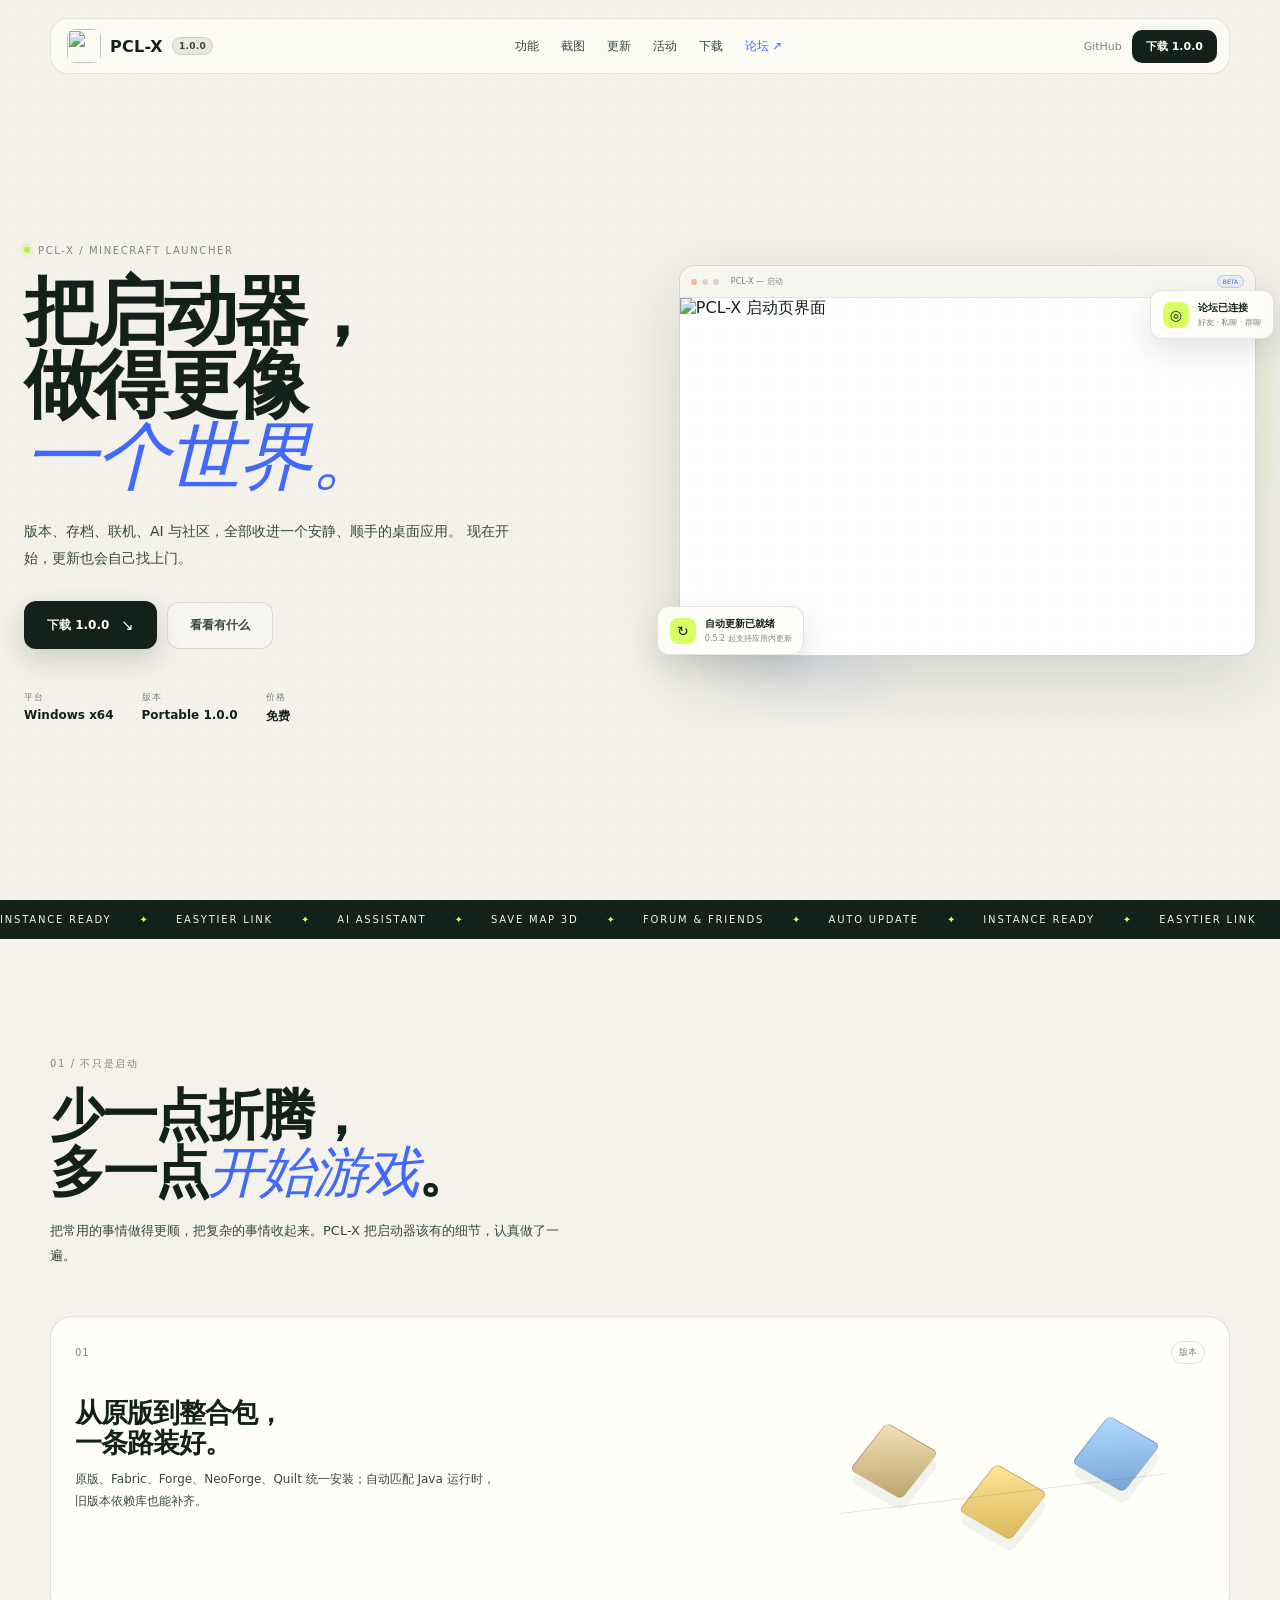
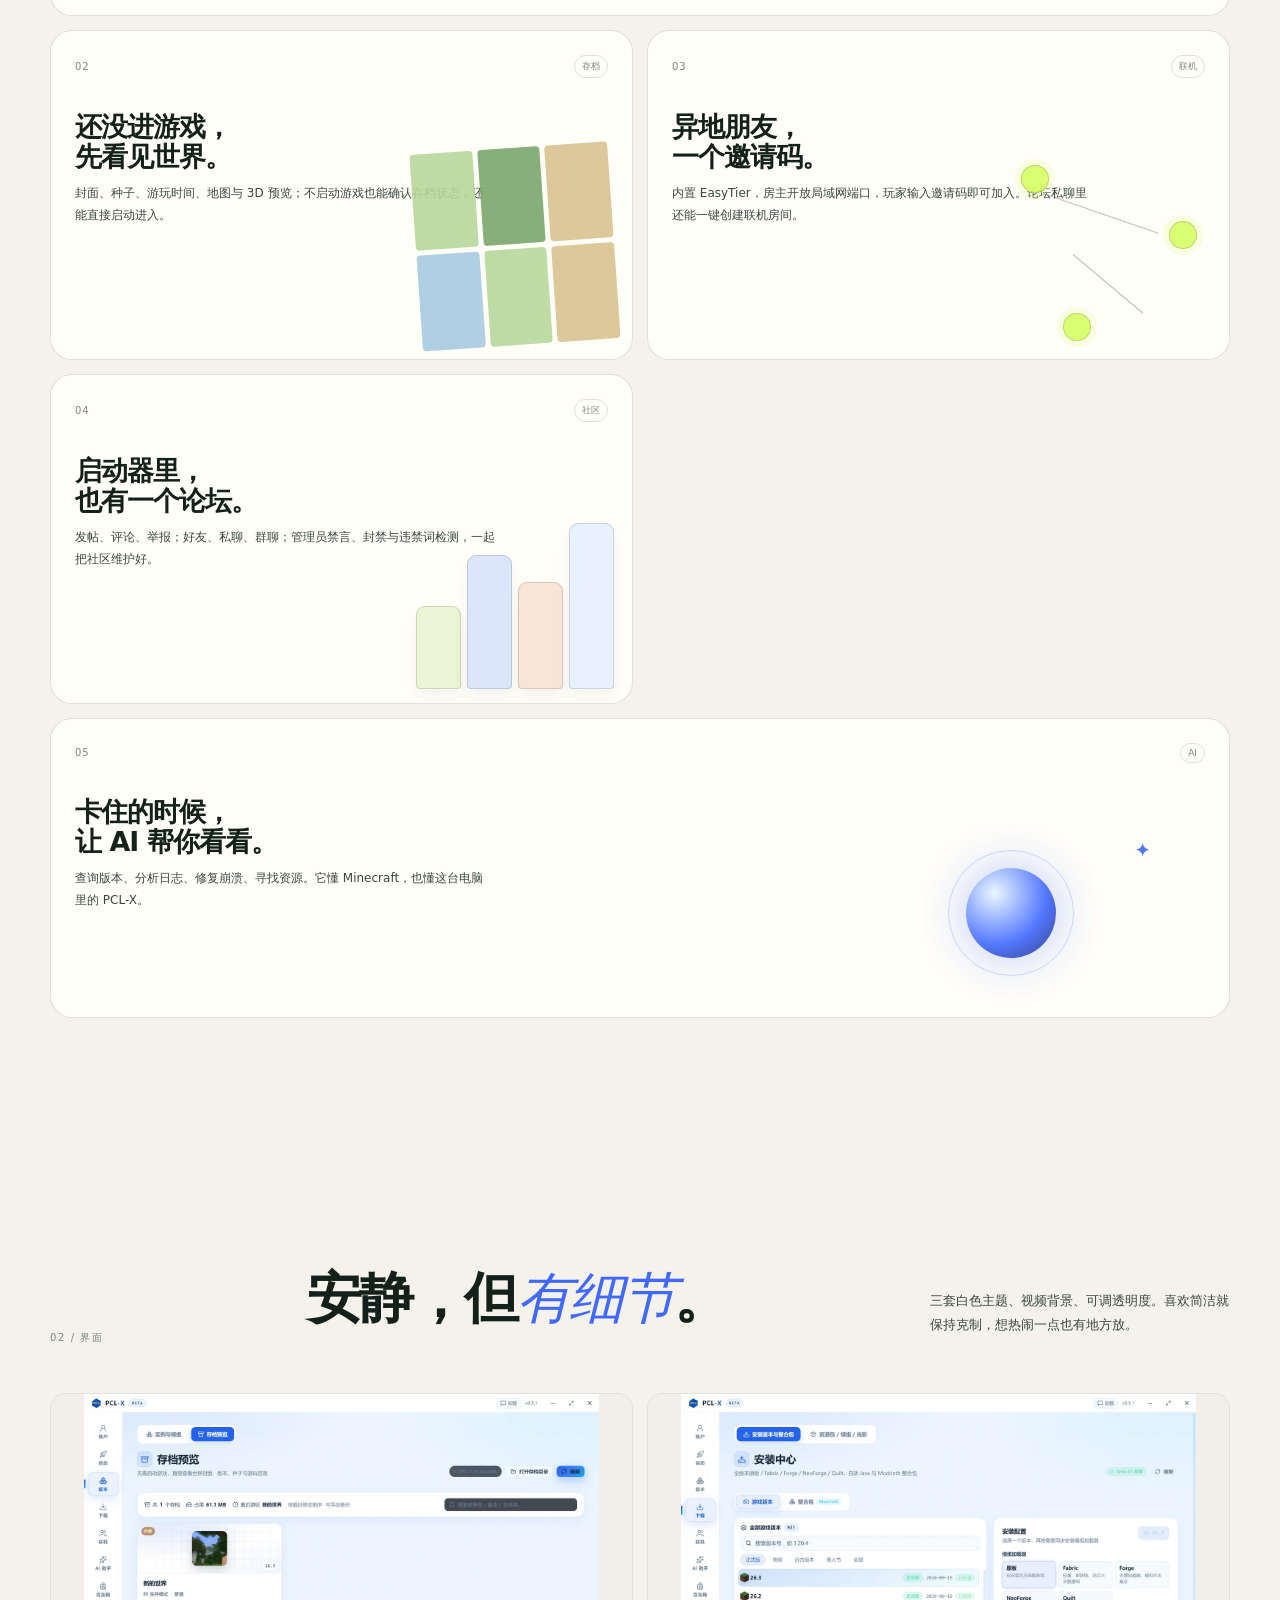
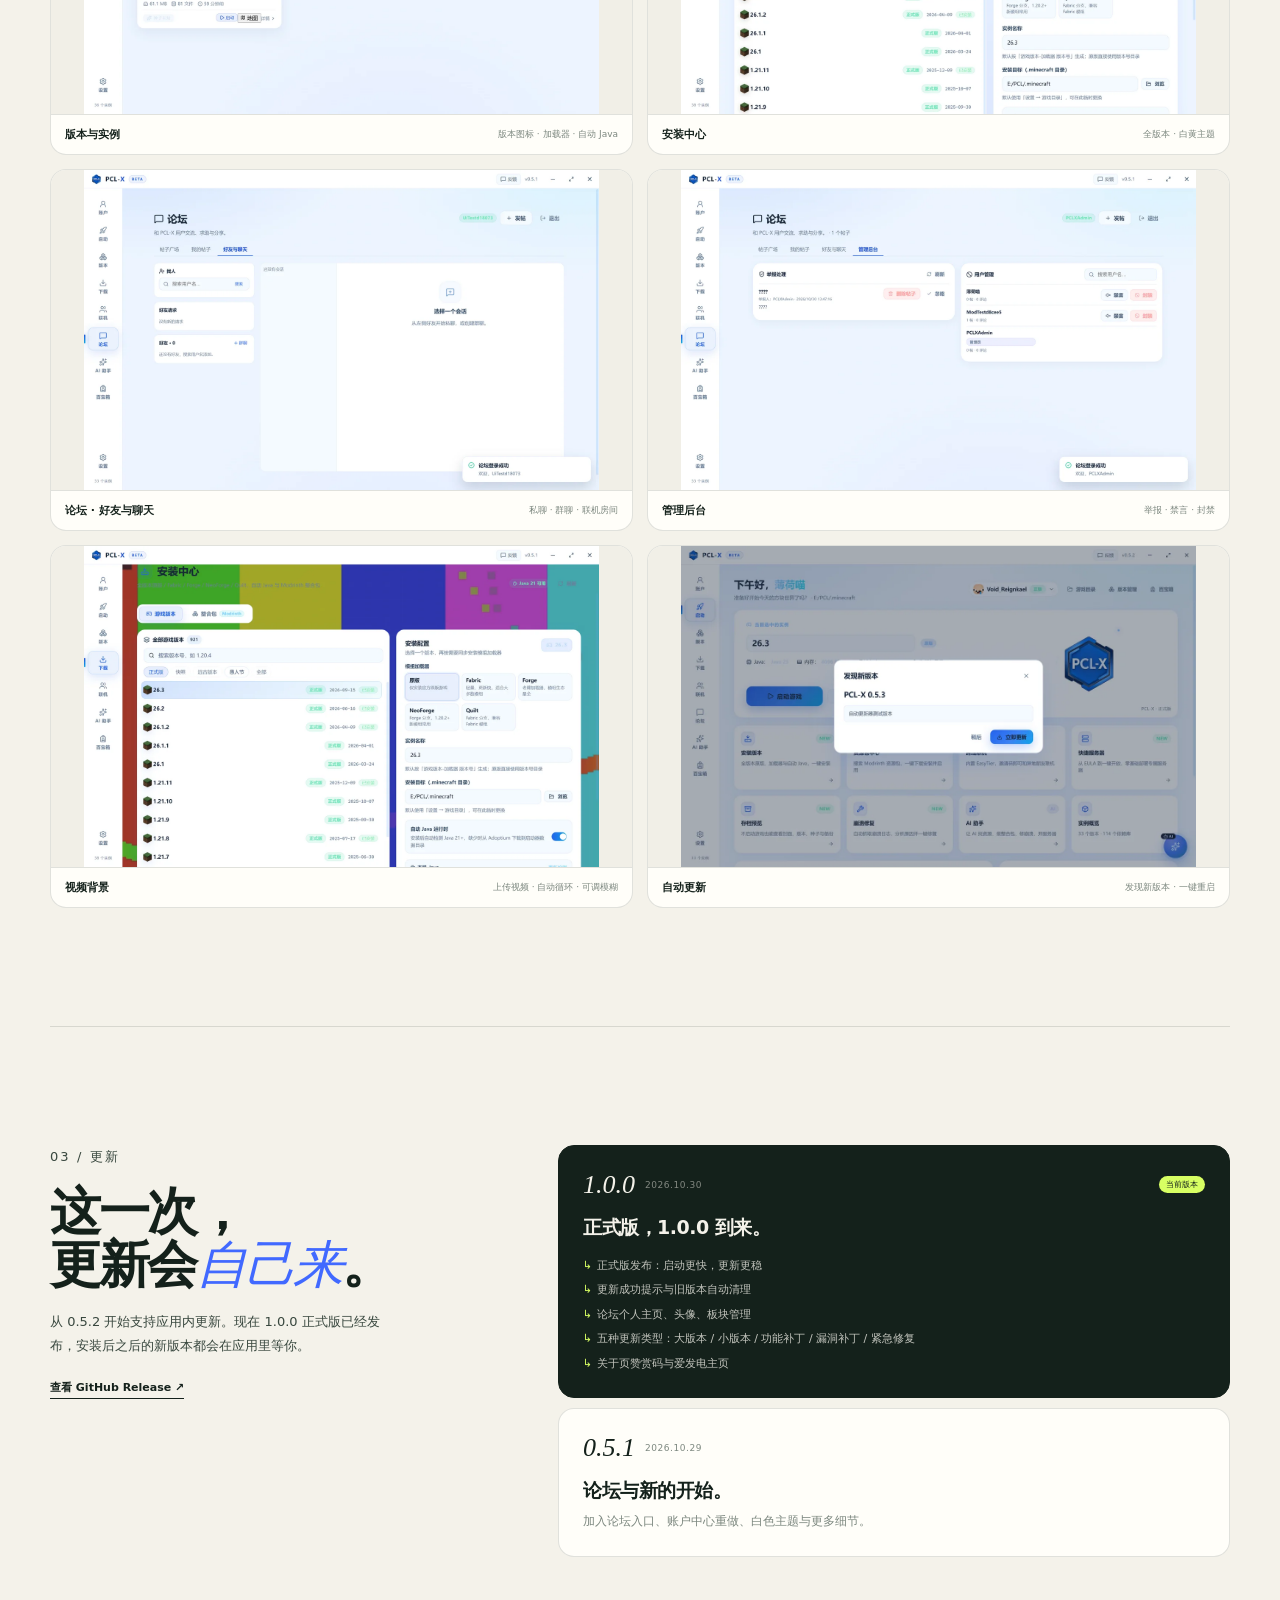
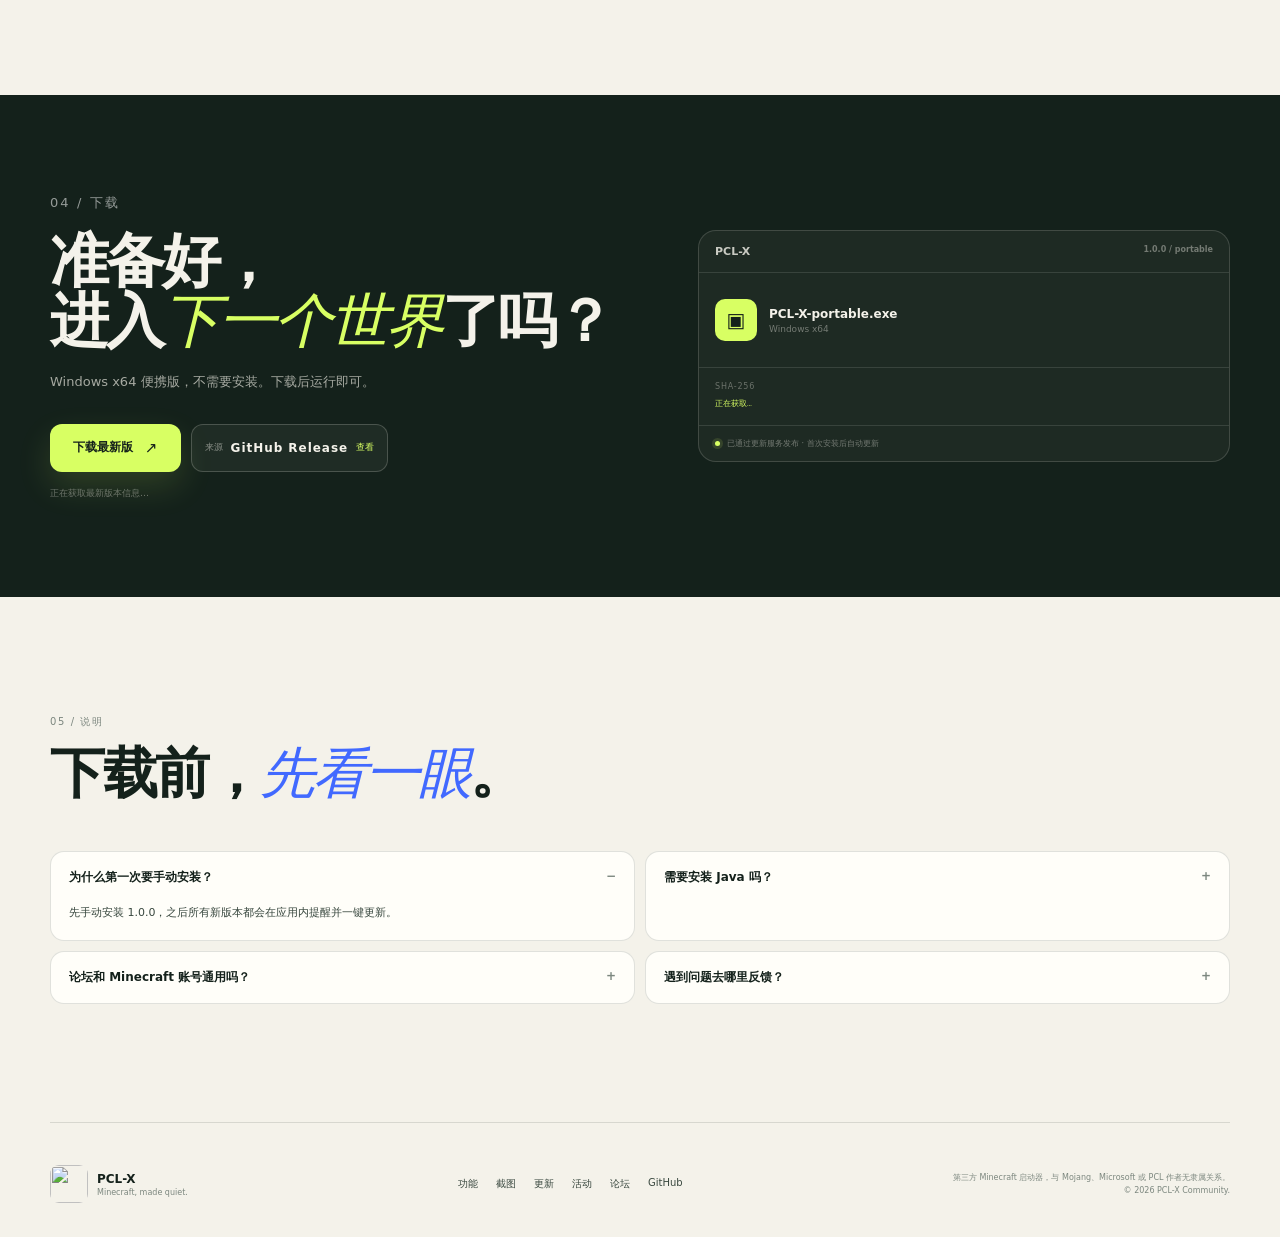
==== commit 92065958: "Latest download + activities: index.html" ====
--- a/index.html
+++ b/index.html
@@ -24,6 +24,7 @@
         <a href="#features">功能</a>
         <a href="#shots">截图</a>
         <a href="#updates">更新</a>
+        <a href="activity.html">活动</a>
         <a href="#download">下载</a>
         <a class="nav-forum" href="forum.html">论坛 ↗</a>
       </nav>
@@ -216,25 +217,25 @@
             <h2>准备好，<br />进入<span class="serif">下一个世界</span>了吗？</h2>
             <p>Windows x64 便携版，不需要安装。下载后运行即可。</p>
             <div class="download-actions">
-              <a class="button download-button" href="https://pan.baidu.com/s/1PZF77iL-B_U48EMj6mv0Qw?pwd=a38a" target="_blank" rel="noreferrer">
-                百度网盘下载
+              <a class="button download-button" id="downloadLatest" href="https://pclx-forum.pages.dev/api/download/latest" rel="noreferrer">
+                下载最新版
                 <span class="arrow">↗</span>
               </a>
-              <button class="code-button" id="copyCode" data-code="a38a">
-                <span>提取码</span><b>a38a</b><em>复制</em>
-              </button>
-            </div>
-            <p class="download-note">文件：PCL-X-1.0.0-portable.exe · 约 115 MB · 建议使用百度网盘客户端</p>
+              <a class="code-button" href="https://github.com/bohemiao-pclx/pclx-updates/releases/latest" target="_blank" rel="noreferrer" style="text-decoration:none">
+                <span>来源</span><b>GitHub Release</b><em>查看</em>
+              </a>
+            </div>
+            <p class="download-note" id="downloadNote">正在获取最新版本信息…</p>
           </div>
           <div class="download-panel reveal">
             <div class="download-panel-head"><span>PCL-X</span><em>1.0.0 / portable</em></div>
             <div class="download-file">
               <span class="file-icon">▣</span>
-              <div><b>PCL-X-1.0.0-portable.exe</b><small>Windows x64 · 120,418,467 bytes</small></div>
+              <div><b id="downloadFileName">PCL-X-portable.exe</b><small id="downloadFileMeta">Windows x64</small></div>
             </div>
             <div class="download-hash">
               <span>SHA-256</span>
-              <code>409f3e06d696e7c1de245b6025ae90f1cf17488762a4a0c028bc9136d68d2501</code>
+              <code id="downloadHash">正在获取…</code>
             </div>
             <div class="download-panel-foot">
               <span class="status-dot"></span>
@@ -279,6 +280,7 @@
         <a href="#features">功能</a>
         <a href="#shots">截图</a>
         <a href="#updates">更新</a>
+        <a href="activity.html">活动</a>
         <a href="forum.html">论坛</a>
         <a href="https://github.com/bohemiao-pclx/pclx-updates" target="_blank" rel="noreferrer">GitHub</a>
       </div>
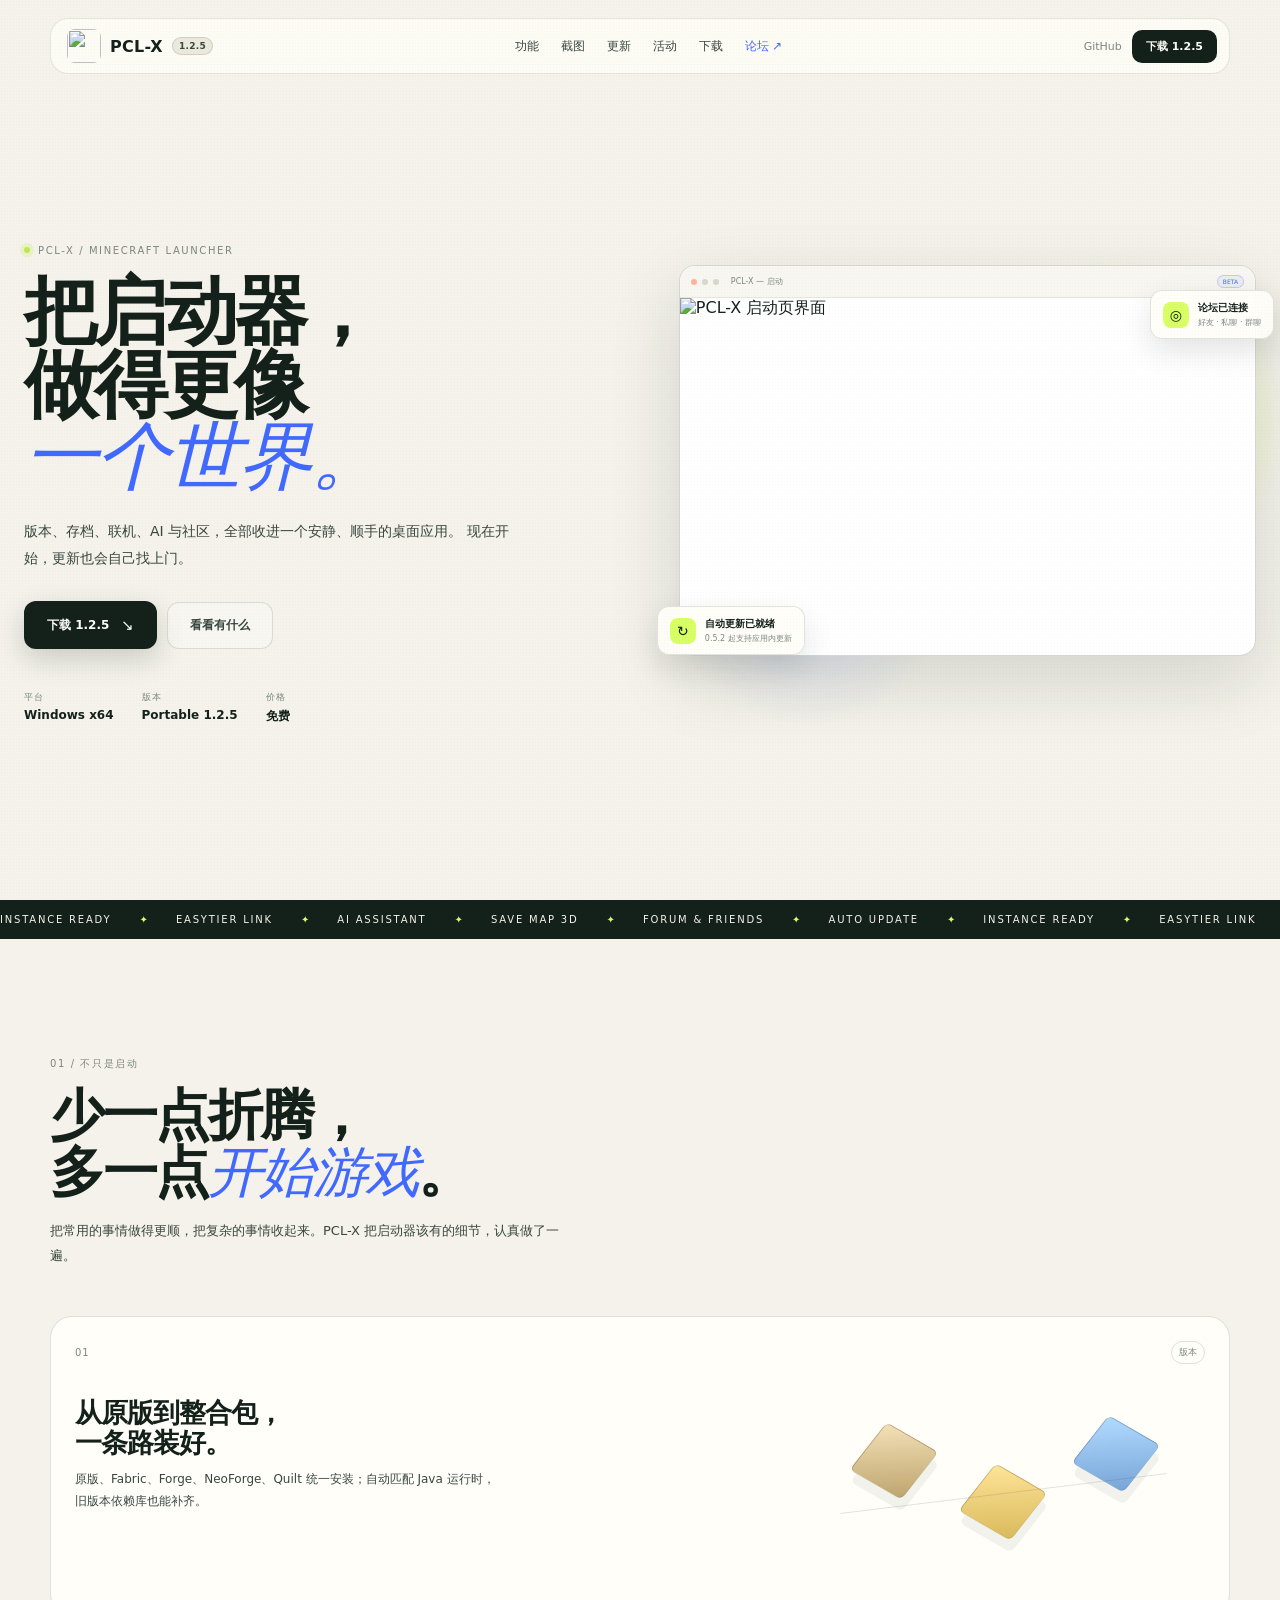
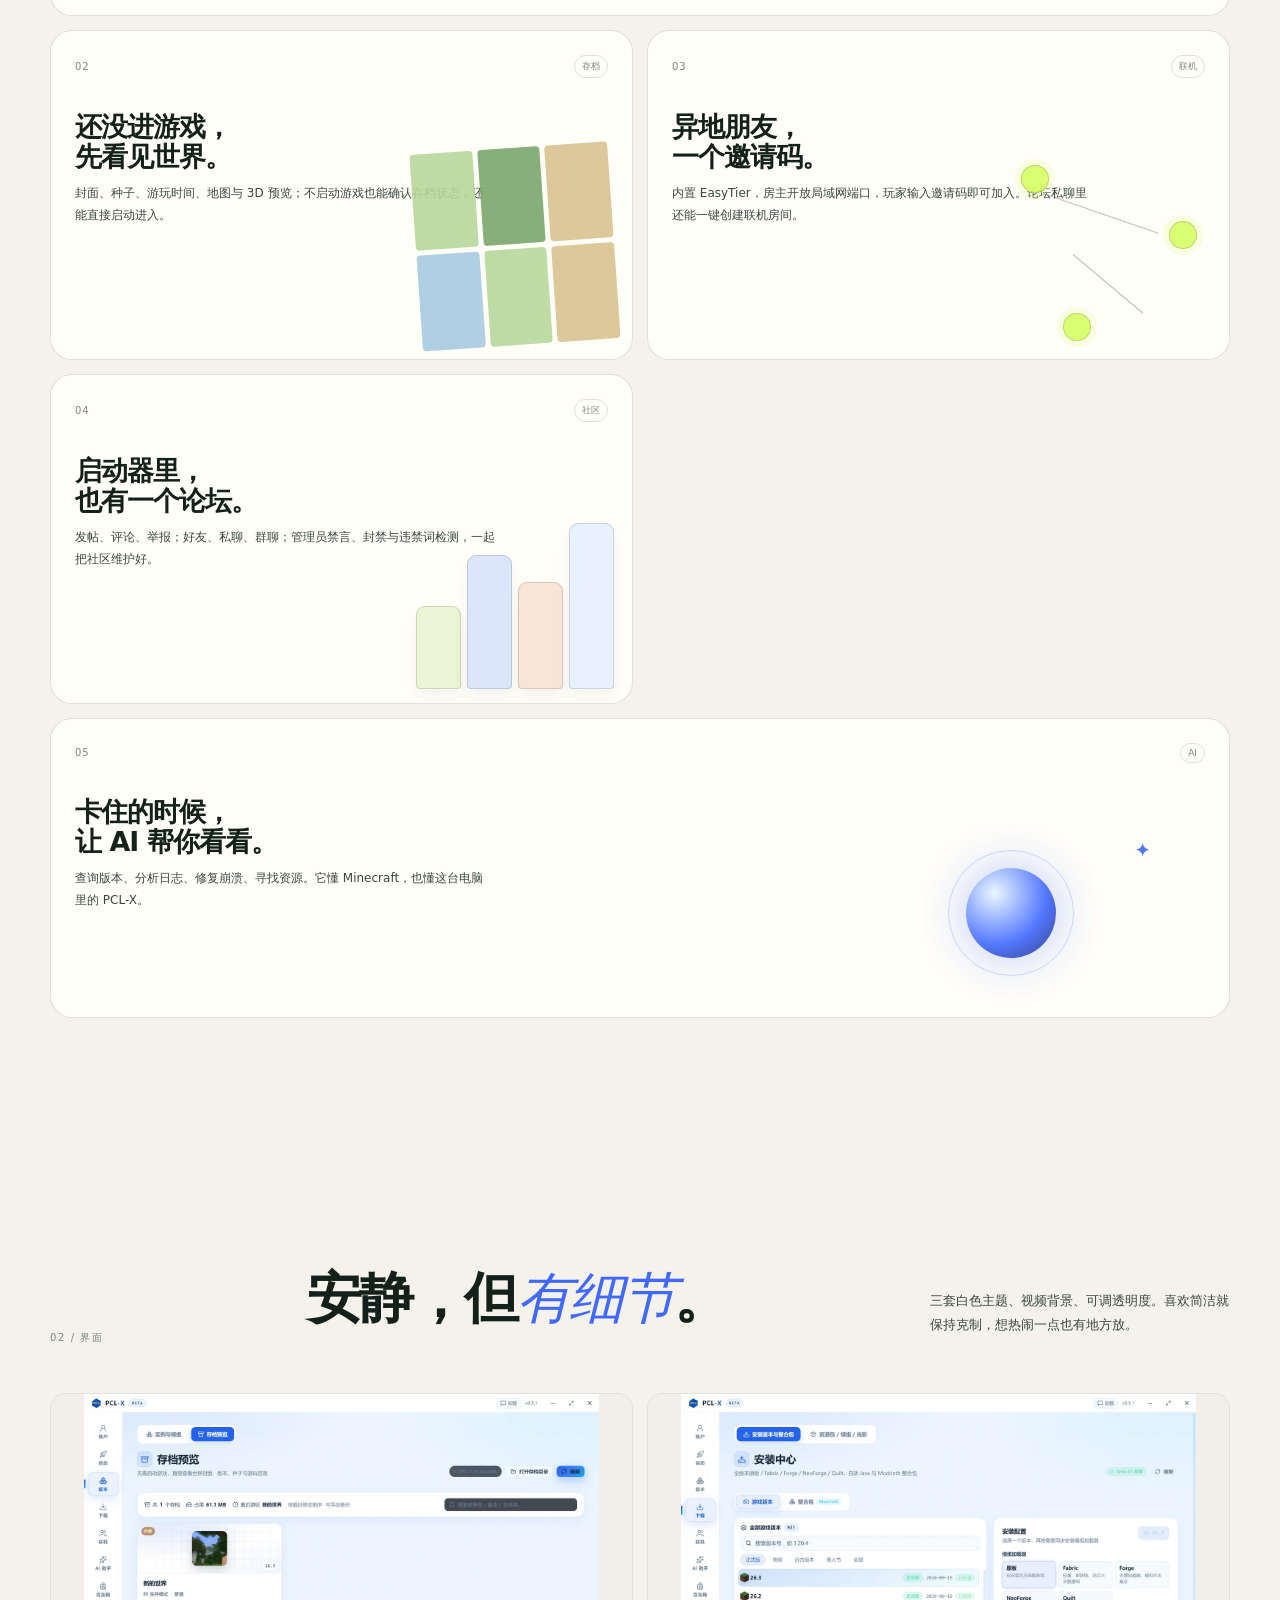
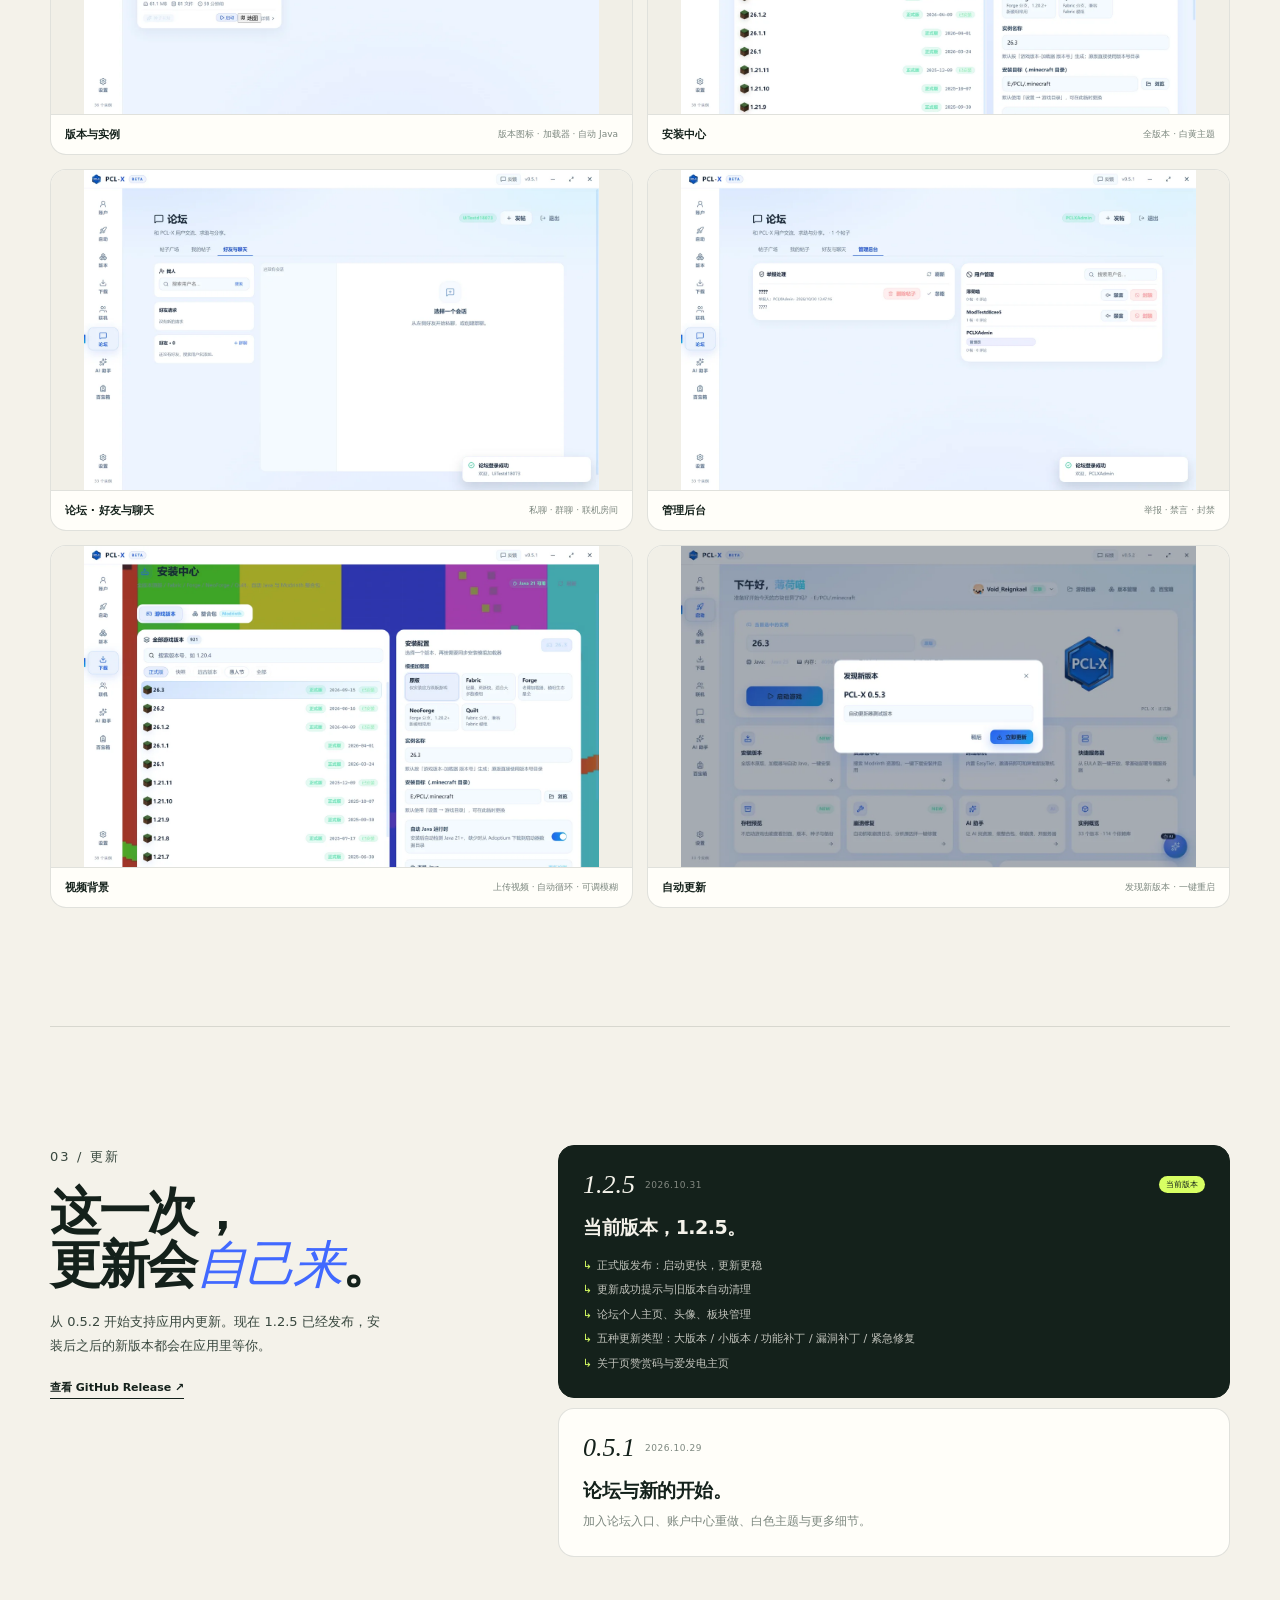
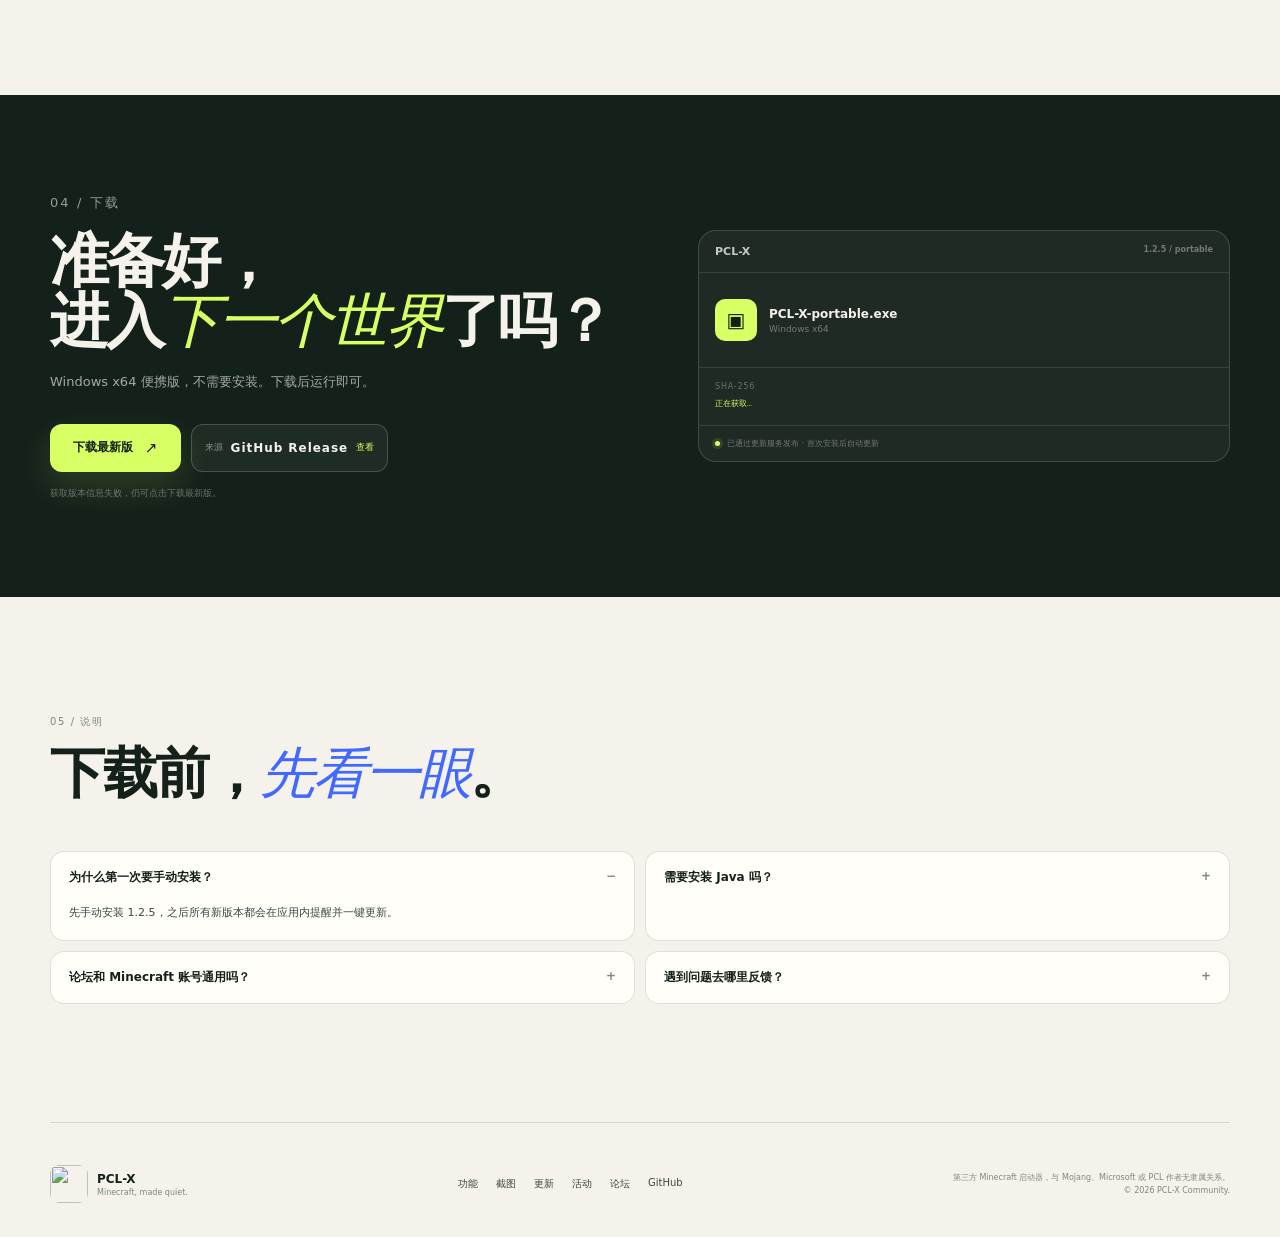
==== commit 921cc627: "Auto-sync site version: index.html" ====
--- a/index.html
+++ b/index.html
@@ -6,9 +6,10 @@
     <meta name="theme-color" content="#f4f2ea" />
     <meta
       name="description"
-      content="PCL-X 1.0.0 — 为 Minecraft 打造的现代启动器。版本、存档、联机、AI、论坛与自动更新，一个应用全都有。"
+      id="siteDescription"
+      content="PCL-X 1.2.5 — 为 Minecraft 打造的现代启动器。版本、存档、联机、AI、论坛与自动更新，一个应用全都有。"
     />
-    <title>PCL-X 1.0.0 正式版 — Minecraft，从这里开始</title>
+    <title id="siteTitle">PCL-X 1.2.5 — Minecraft，从这里开始</title>
     <link rel="icon" href="https://i.ibb.co/3Y123m9P/icon.png" />
     <link rel="stylesheet" href="styles.css" />
   </head>
@@ -18,7 +19,7 @@
       <a class="brand" href="#top" aria-label="PCL-X 首页">
         <img src="https://i.ibb.co/3Y123m9P/icon.png" data-fallback-url="https://bohemiao-pclx.github.io/pclx-site/assets/icon.png" alt="" width="34" height="34" />
         <span>PCL-X</span>
-        <em>1.0.0</em>
+        <em id="siteVersionBrand">1.2.5</em>
       </a>
       <nav class="nav-links" id="navLinks">
         <a href="#features">功能</a>
@@ -30,7 +31,7 @@
       </nav>
       <div class="nav-actions">
         <a class="nav-github" href="https://github.com/bohemiao-pclx/pclx-updates" target="_blank" rel="noreferrer">GitHub</a>
-        <a class="nav-download" href="#download">下载 1.0.0</a>
+        <a class="nav-download" id="siteVersionDownloadNav" href="#download">下载 1.2.5</a>
         <button class="nav-toggle" id="navToggle" aria-label="打开菜单" aria-expanded="false">
           <span></span><span></span>
         </button>
@@ -48,14 +49,14 @@
           </p>
           <div class="hero-actions">
             <a class="button primary" href="#download">
-              下载 1.0.0
+              <span id="siteVersionDownloadHero">下载 1.2.5</span>
               <span class="arrow">↘</span>
             </a>
             <a class="button ghost" href="#features">看看有什么</a>
           </div>
           <dl class="hero-meta">
             <div><dt>平台</dt><dd>Windows x64</dd></div>
-            <div><dt>版本</dt><dd>Portable 1.0.0</dd></div>
+            <div><dt>版本</dt><dd id="siteVersionPortable">Portable 1.2.5</dd></div>
             <div><dt>价格</dt><dd>免费</dd></div>
           </dl>
         </div>
@@ -187,13 +188,13 @@
         <div class="updates-intro reveal">
           <p class="eyebrow">03 / 更新</p>
           <h2>这一次，<br />更新会<span class="serif">自己来</span>。</h2>
-          <p>从 0.5.2 开始支持应用内更新。现在 1.0.0 正式版已经发布，安装后之后的新版本都会在应用里等你。</p>
-          <a class="text-link" href="https://github.com/bohemiao-pclx/pclx-updates/releases/tag/v1.0.0" target="_blank" rel="noreferrer">查看 GitHub Release ↗</a>
+          <p>从 0.5.2 开始支持应用内更新。现在 <span id="siteVersionUpdateText">1.2.5</span> 已经发布，安装后之后的新版本都会在应用里等你。</p>
+          <a class="text-link" id="latestReleaseLink" href="https://github.com/bohemiao-pclx/pclx-updates/releases/tag/v1.2.5" target="_blank" rel="noreferrer">查看 GitHub Release ↗</a>
         </div>
         <div class="timeline">
           <article class="release current reveal">
-            <div class="release-meta"><span class="version">1.0.0</span><span class="release-date">2026.10.30</span><span class="badge">当前版本</span></div>
-            <h3>正式版，1.0.0 到来。</h3>
+            <div class="release-meta"><span class="version" id="siteVersionRelease">1.2.5</span><span class="release-date" id="siteReleaseDate">2026.10.31</span><span class="badge">当前版本</span></div>
+            <h3 id="siteVersionReleaseTitle">当前版本，1.2.5。</h3>
             <ul>
               <li>正式版发布：启动更快，更新更稳</li>
               <li>更新成功提示与旧版本自动清理</li>
@@ -228,7 +229,7 @@
             <p class="download-note" id="downloadNote">正在获取最新版本信息…</p>
           </div>
           <div class="download-panel reveal">
-            <div class="download-panel-head"><span>PCL-X</span><em>1.0.0 / portable</em></div>
+            <div class="download-panel-head"><span>PCL-X</span><em id="siteVersionPanel">1.2.5 / portable</em></div>
             <div class="download-file">
               <span class="file-icon">▣</span>
               <div><b id="downloadFileName">PCL-X-portable.exe</b><small id="downloadFileMeta">Windows x64</small></div>
@@ -253,7 +254,7 @@
         <div class="faq-grid">
           <details class="reveal" open>
             <summary>为什么第一次要手动安装？</summary>
-            <p>先手动安装 1.0.0，之后所有新版本都会在应用内提醒并一键更新。</p>
+            <p>先手动安装 <span id="siteVersionFaq">1.2.5</span>，之后所有新版本都会在应用内提醒并一键更新。</p>
           </details>
           <details class="reveal">
             <summary>需要安装 Java 吗？</summary>
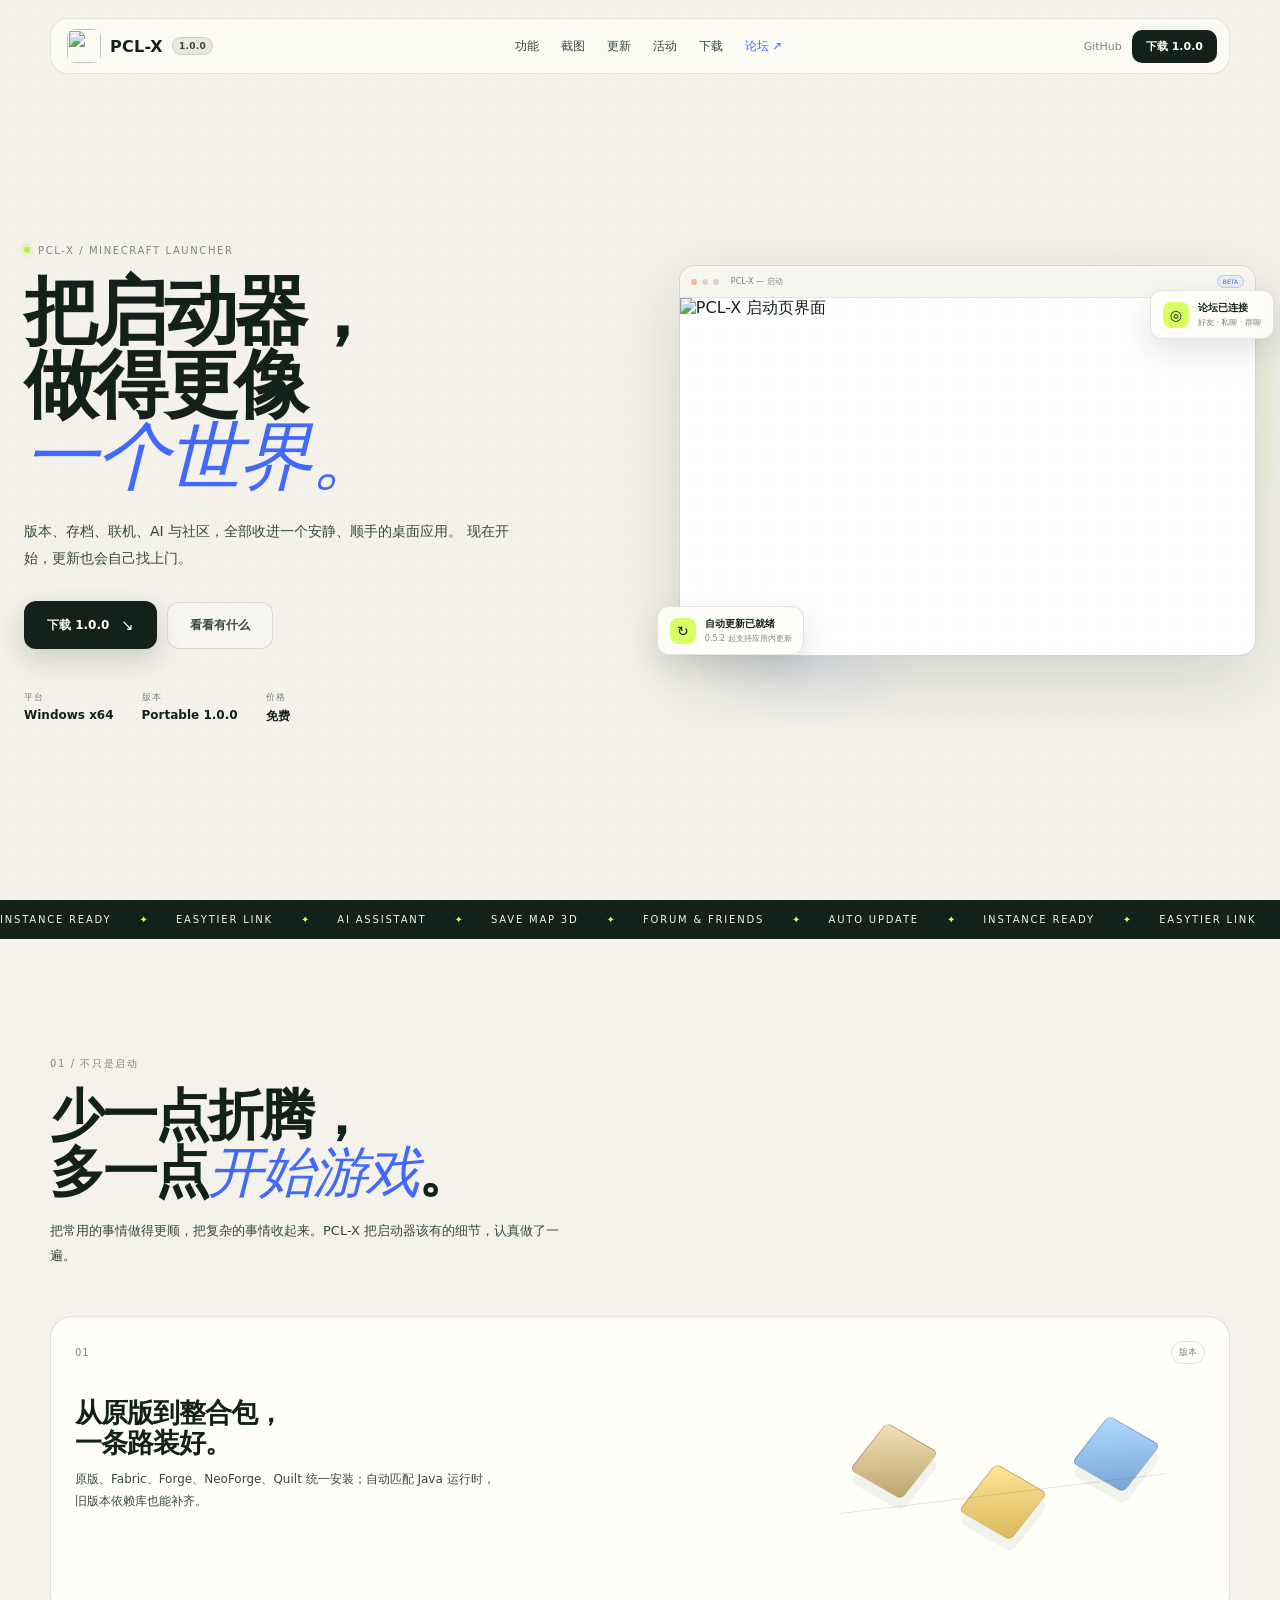
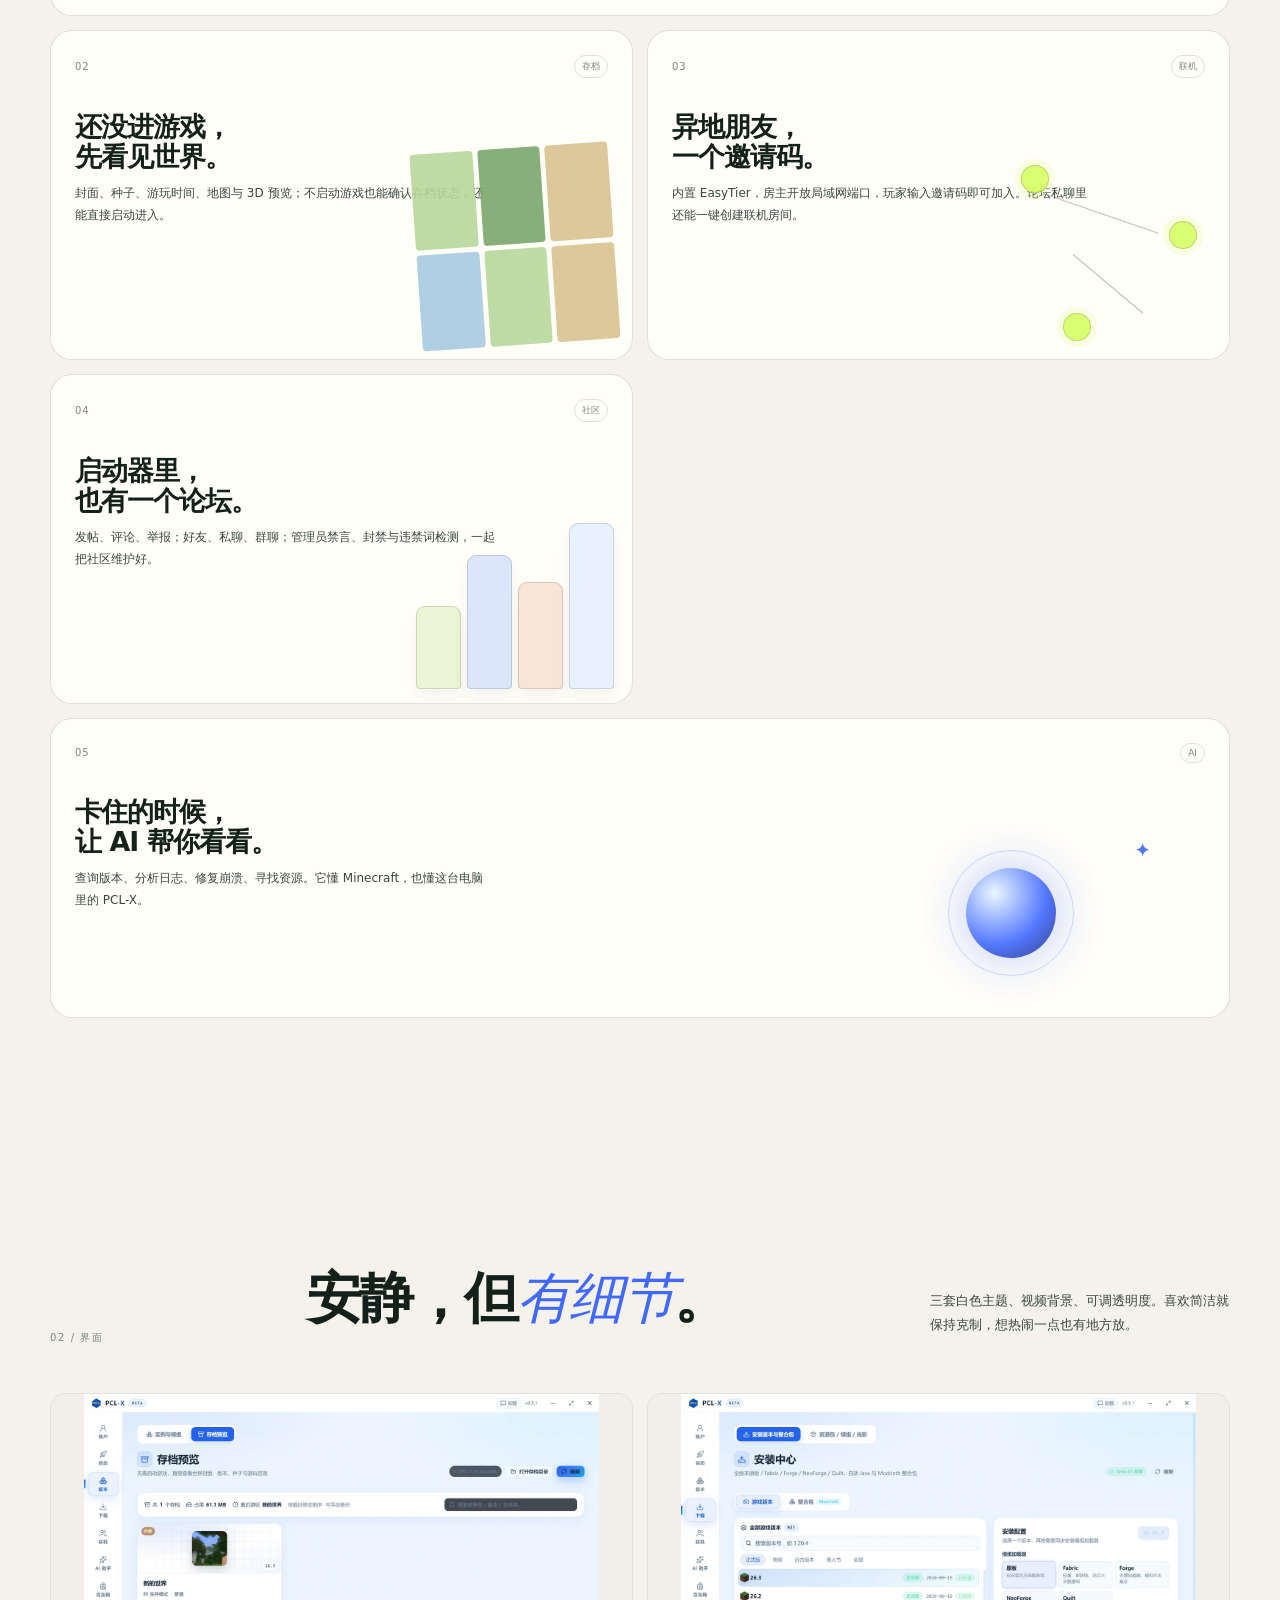
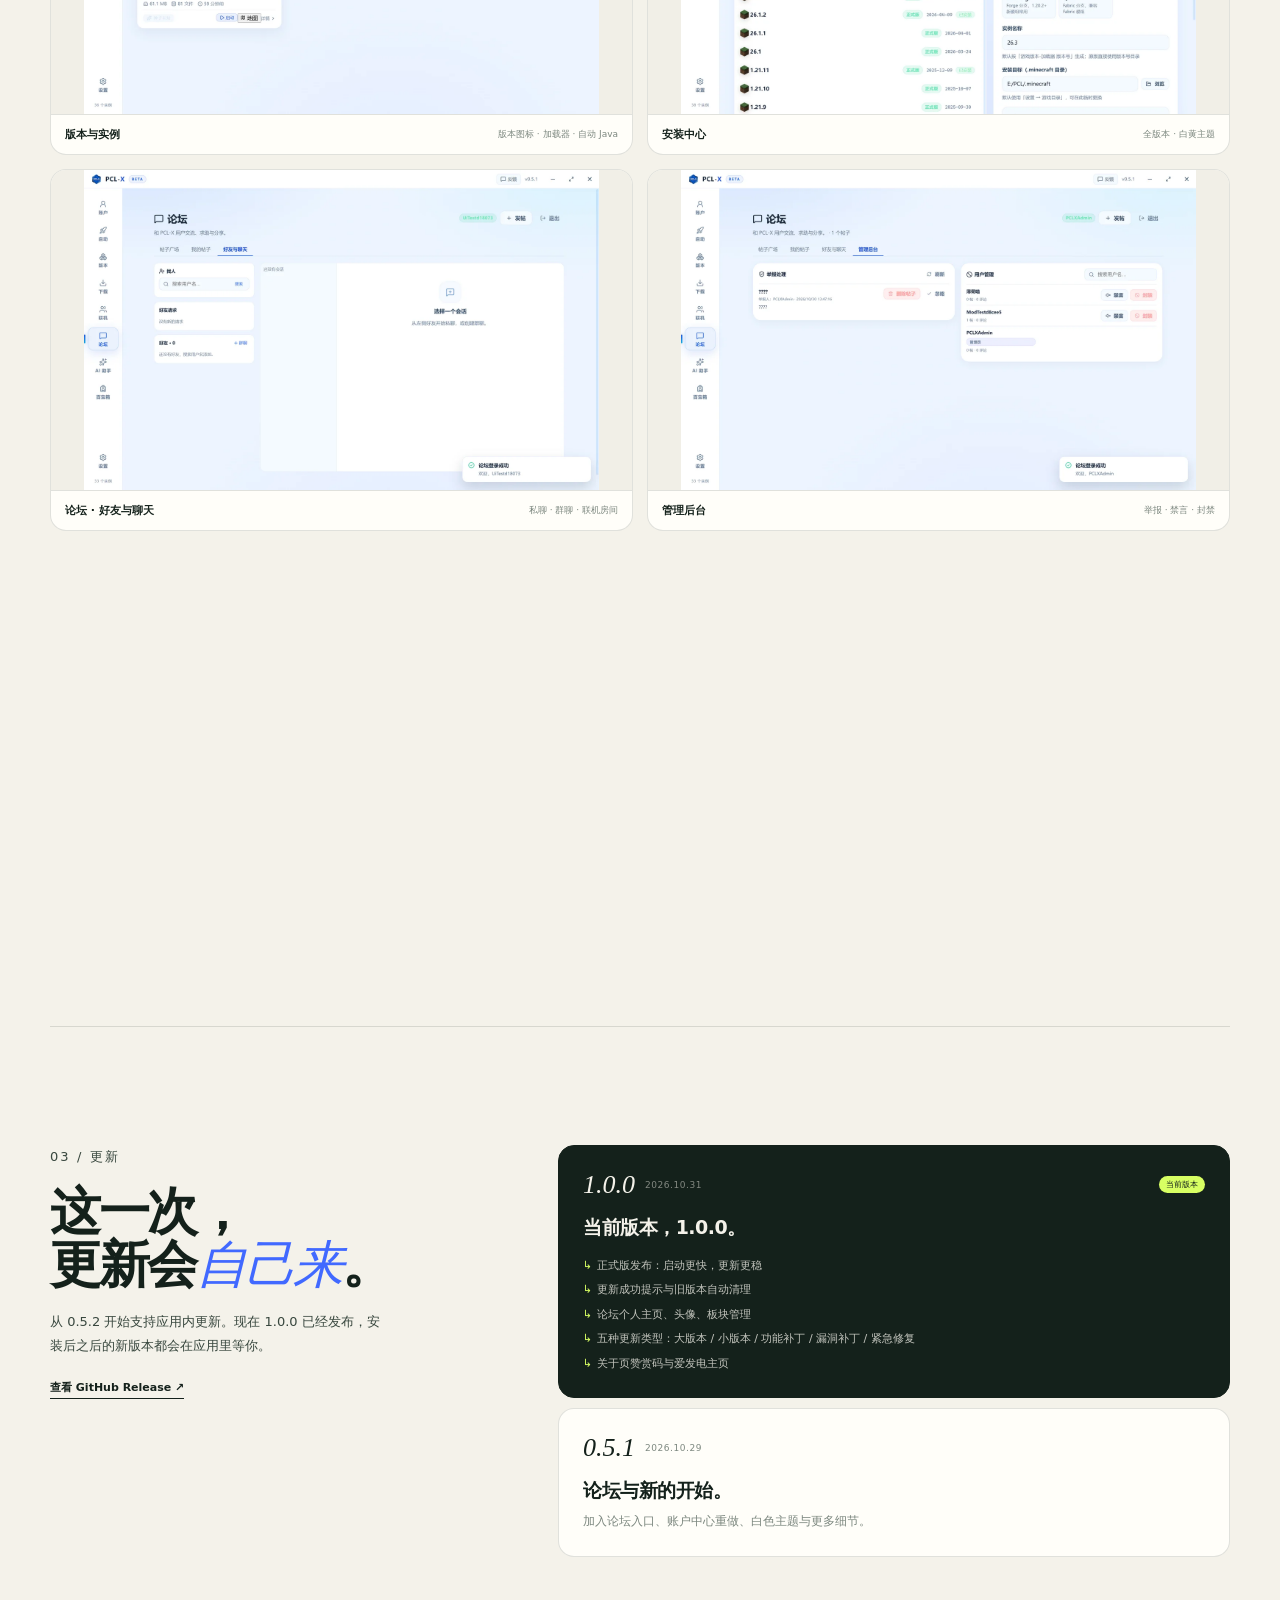
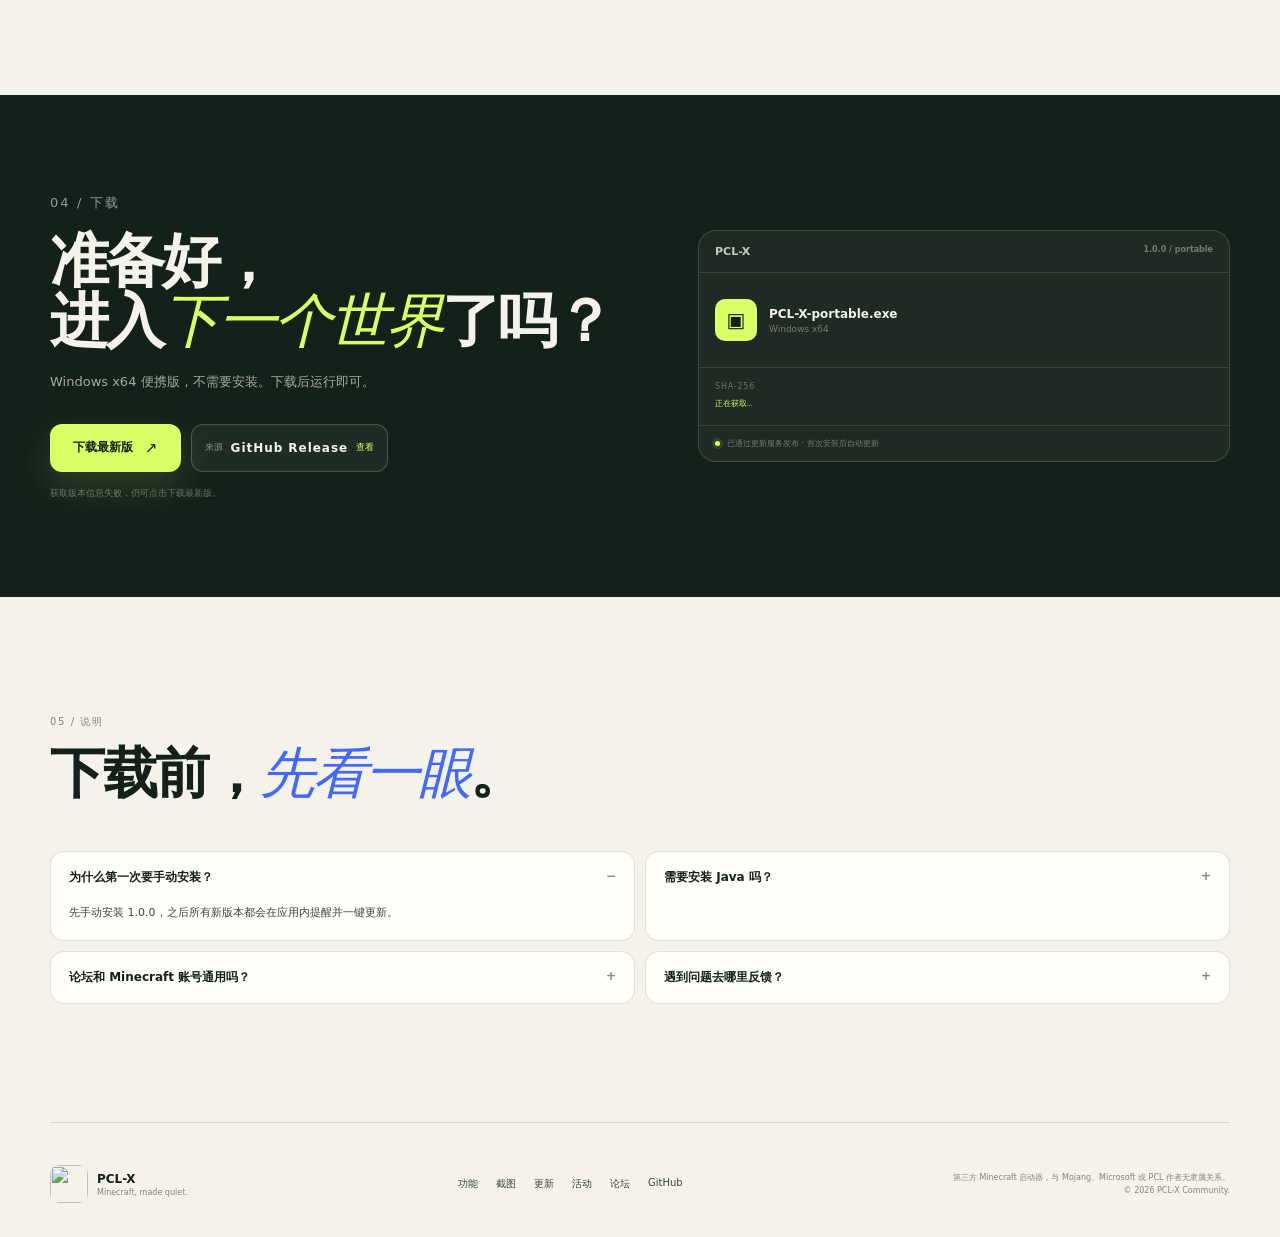
==== commit 09de9a0e: "Sync official site to 1.0.0" ====
--- a/index.html
+++ b/index.html
@@ -7,9 +7,9 @@
     <meta
       name="description"
       id="siteDescription"
-      content="PCL-X 1.2.5 — 为 Minecraft 打造的现代启动器。版本、存档、联机、AI、论坛与自动更新，一个应用全都有。"
+      content="PCL-X 1.0.0 — 为 Minecraft 打造的现代启动器。版本、存档、联机、AI、论坛与自动更新，一个应用全都有。"
     />
-    <title id="siteTitle">PCL-X 1.2.5 — Minecraft，从这里开始</title>
+    <title id="siteTitle">PCL-X 1.0.0 — Minecraft，从这里开始</title>
     <link rel="icon" href="https://i.ibb.co/3Y123m9P/icon.png" />
     <link rel="stylesheet" href="styles.css" />
   </head>
@@ -19,7 +19,7 @@
       <a class="brand" href="#top" aria-label="PCL-X 首页">
         <img src="https://i.ibb.co/3Y123m9P/icon.png" data-fallback-url="https://bohemiao-pclx.github.io/pclx-site/assets/icon.png" alt="" width="34" height="34" />
         <span>PCL-X</span>
-        <em id="siteVersionBrand">1.2.5</em>
+        <em id="siteVersionBrand">1.0.0</em>
       </a>
       <nav class="nav-links" id="navLinks">
         <a href="#features">功能</a>
@@ -31,7 +31,7 @@
       </nav>
       <div class="nav-actions">
         <a class="nav-github" href="https://github.com/bohemiao-pclx/pclx-updates" target="_blank" rel="noreferrer">GitHub</a>
-        <a class="nav-download" id="siteVersionDownloadNav" href="#download">下载 1.2.5</a>
+        <a class="nav-download" id="siteVersionDownloadNav" href="#download">下载 1.0.0</a>
         <button class="nav-toggle" id="navToggle" aria-label="打开菜单" aria-expanded="false">
           <span></span><span></span>
         </button>
@@ -49,14 +49,14 @@
           </p>
           <div class="hero-actions">
             <a class="button primary" href="#download">
-              <span id="siteVersionDownloadHero">下载 1.2.5</span>
+              <span id="siteVersionDownloadHero">下载 1.0.0</span>
               <span class="arrow">↘</span>
             </a>
             <a class="button ghost" href="#features">看看有什么</a>
           </div>
           <dl class="hero-meta">
             <div><dt>平台</dt><dd>Windows x64</dd></div>
-            <div><dt>版本</dt><dd id="siteVersionPortable">Portable 1.2.5</dd></div>
+            <div><dt>版本</dt><dd id="siteVersionPortable">Portable 1.0.0</dd></div>
             <div><dt>价格</dt><dd>免费</dd></div>
           </dl>
         </div>
@@ -188,13 +188,13 @@
         <div class="updates-intro reveal">
           <p class="eyebrow">03 / 更新</p>
           <h2>这一次，<br />更新会<span class="serif">自己来</span>。</h2>
-          <p>从 0.5.2 开始支持应用内更新。现在 <span id="siteVersionUpdateText">1.2.5</span> 已经发布，安装后之后的新版本都会在应用里等你。</p>
-          <a class="text-link" id="latestReleaseLink" href="https://github.com/bohemiao-pclx/pclx-updates/releases/tag/v1.2.5" target="_blank" rel="noreferrer">查看 GitHub Release ↗</a>
+          <p>从 0.5.2 开始支持应用内更新。现在 <span id="siteVersionUpdateText">1.0.0</span> 已经发布，安装后之后的新版本都会在应用里等你。</p>
+          <a class="text-link" id="latestReleaseLink" href="https://github.com/bohemiao-pclx/pclx-updates/releases/tag/v1.0.0" target="_blank" rel="noreferrer">查看 GitHub Release ↗</a>
         </div>
         <div class="timeline">
           <article class="release current reveal">
-            <div class="release-meta"><span class="version" id="siteVersionRelease">1.2.5</span><span class="release-date" id="siteReleaseDate">2026.10.31</span><span class="badge">当前版本</span></div>
-            <h3 id="siteVersionReleaseTitle">当前版本，1.2.5。</h3>
+            <div class="release-meta"><span class="version" id="siteVersionRelease">1.0.0</span><span class="release-date" id="siteReleaseDate">2026.10.31</span><span class="badge">当前版本</span></div>
+            <h3 id="siteVersionReleaseTitle">当前版本，1.0.0。</h3>
             <ul>
               <li>正式版发布：启动更快，更新更稳</li>
               <li>更新成功提示与旧版本自动清理</li>
@@ -229,7 +229,7 @@
             <p class="download-note" id="downloadNote">正在获取最新版本信息…</p>
           </div>
           <div class="download-panel reveal">
-            <div class="download-panel-head"><span>PCL-X</span><em id="siteVersionPanel">1.2.5 / portable</em></div>
+            <div class="download-panel-head"><span>PCL-X</span><em id="siteVersionPanel">1.0.0 / portable</em></div>
             <div class="download-file">
               <span class="file-icon">▣</span>
               <div><b id="downloadFileName">PCL-X-portable.exe</b><small id="downloadFileMeta">Windows x64</small></div>
@@ -254,7 +254,7 @@
         <div class="faq-grid">
           <details class="reveal" open>
             <summary>为什么第一次要手动安装？</summary>
-            <p>先手动安装 <span id="siteVersionFaq">1.2.5</span>，之后所有新版本都会在应用内提醒并一键更新。</p>
+            <p>先手动安装 <span id="siteVersionFaq">1.0.0</span>，之后所有新版本都会在应用内提醒并一键更新。</p>
           </details>
           <details class="reveal">
             <summary>需要安装 Java 吗？</summary>
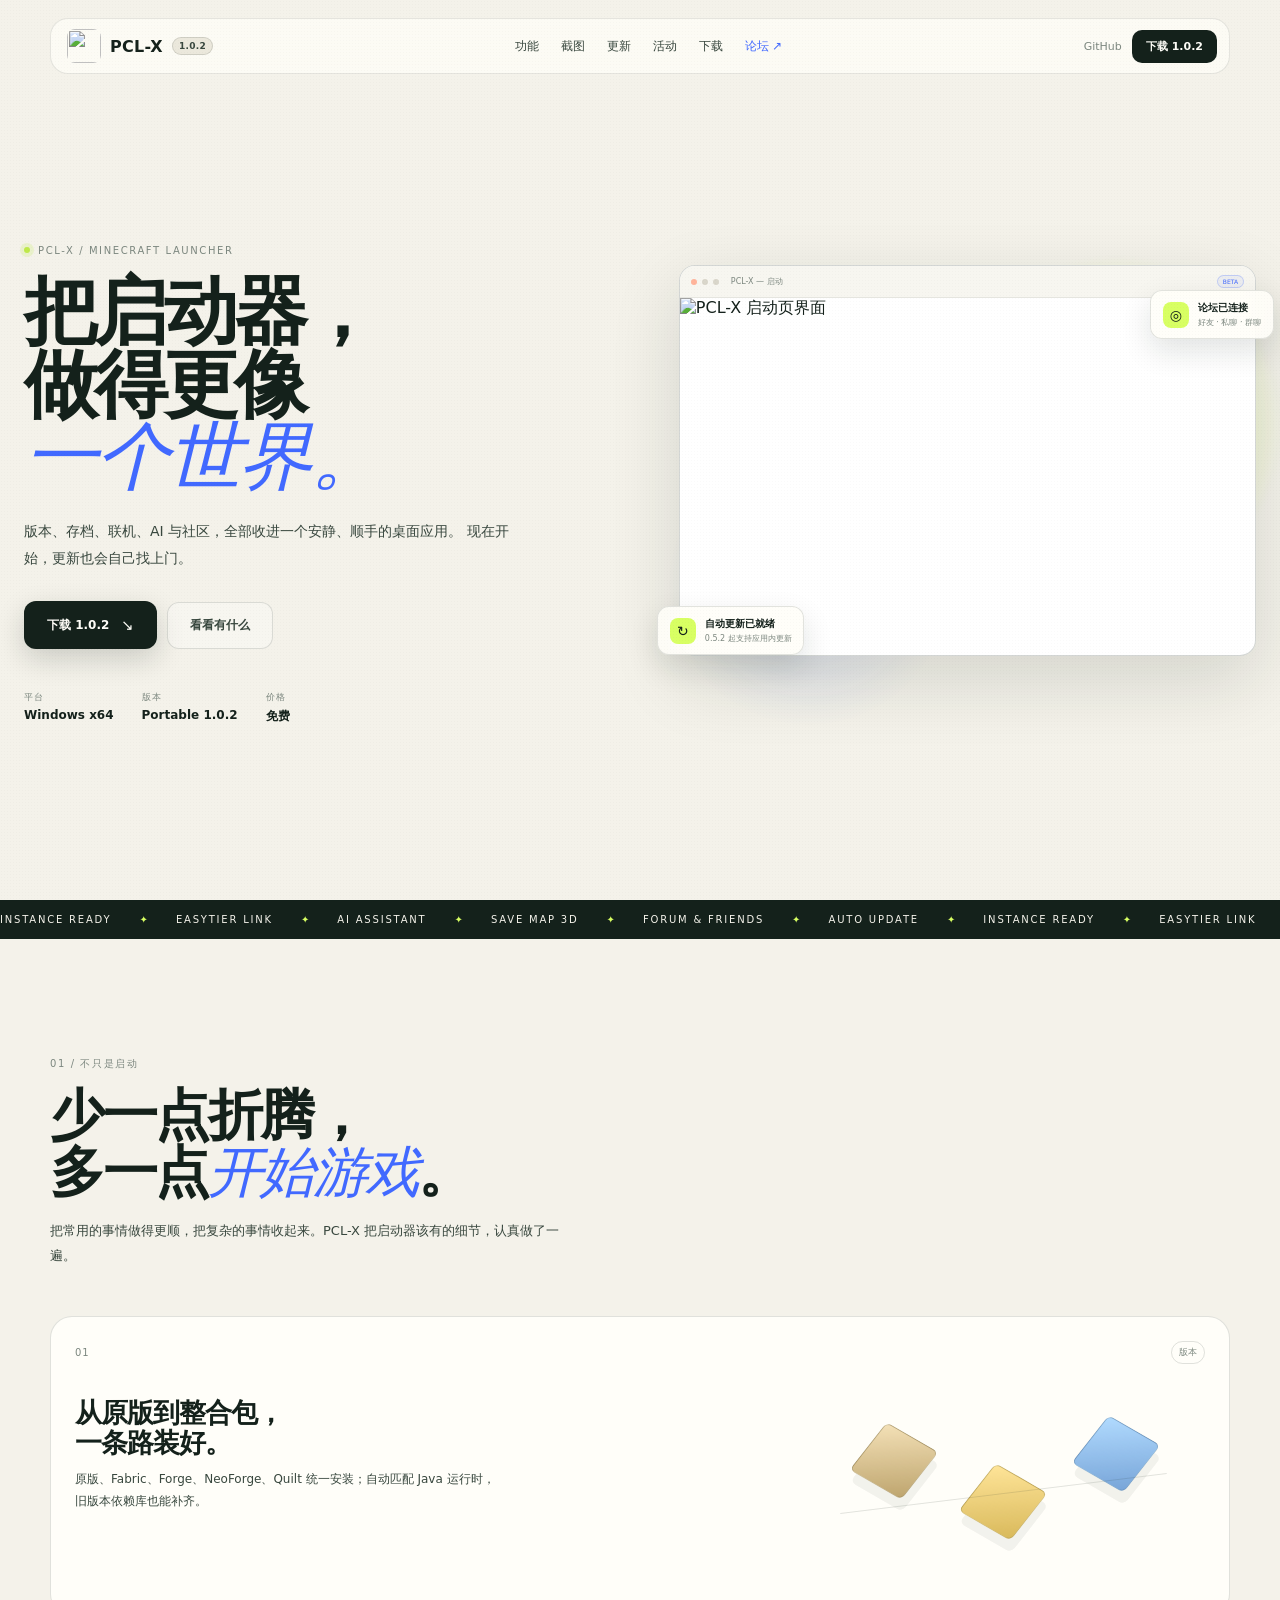
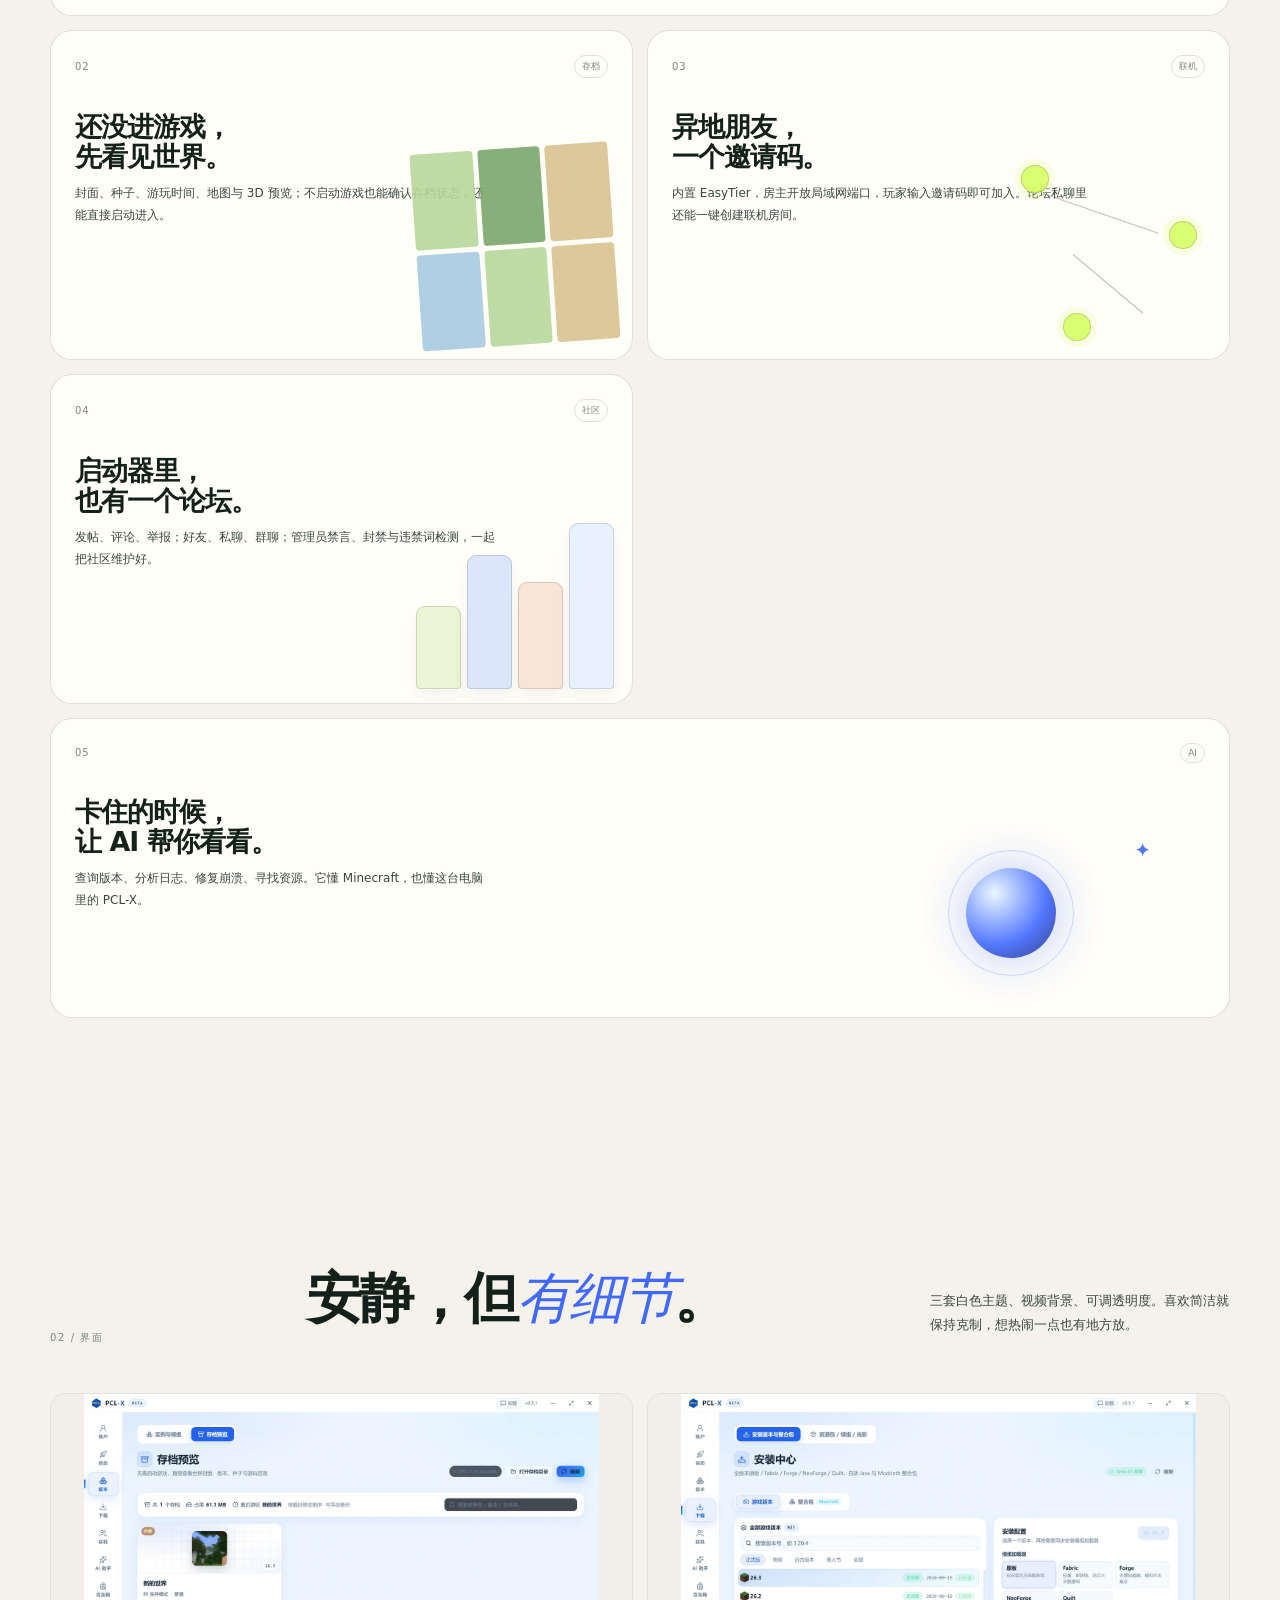
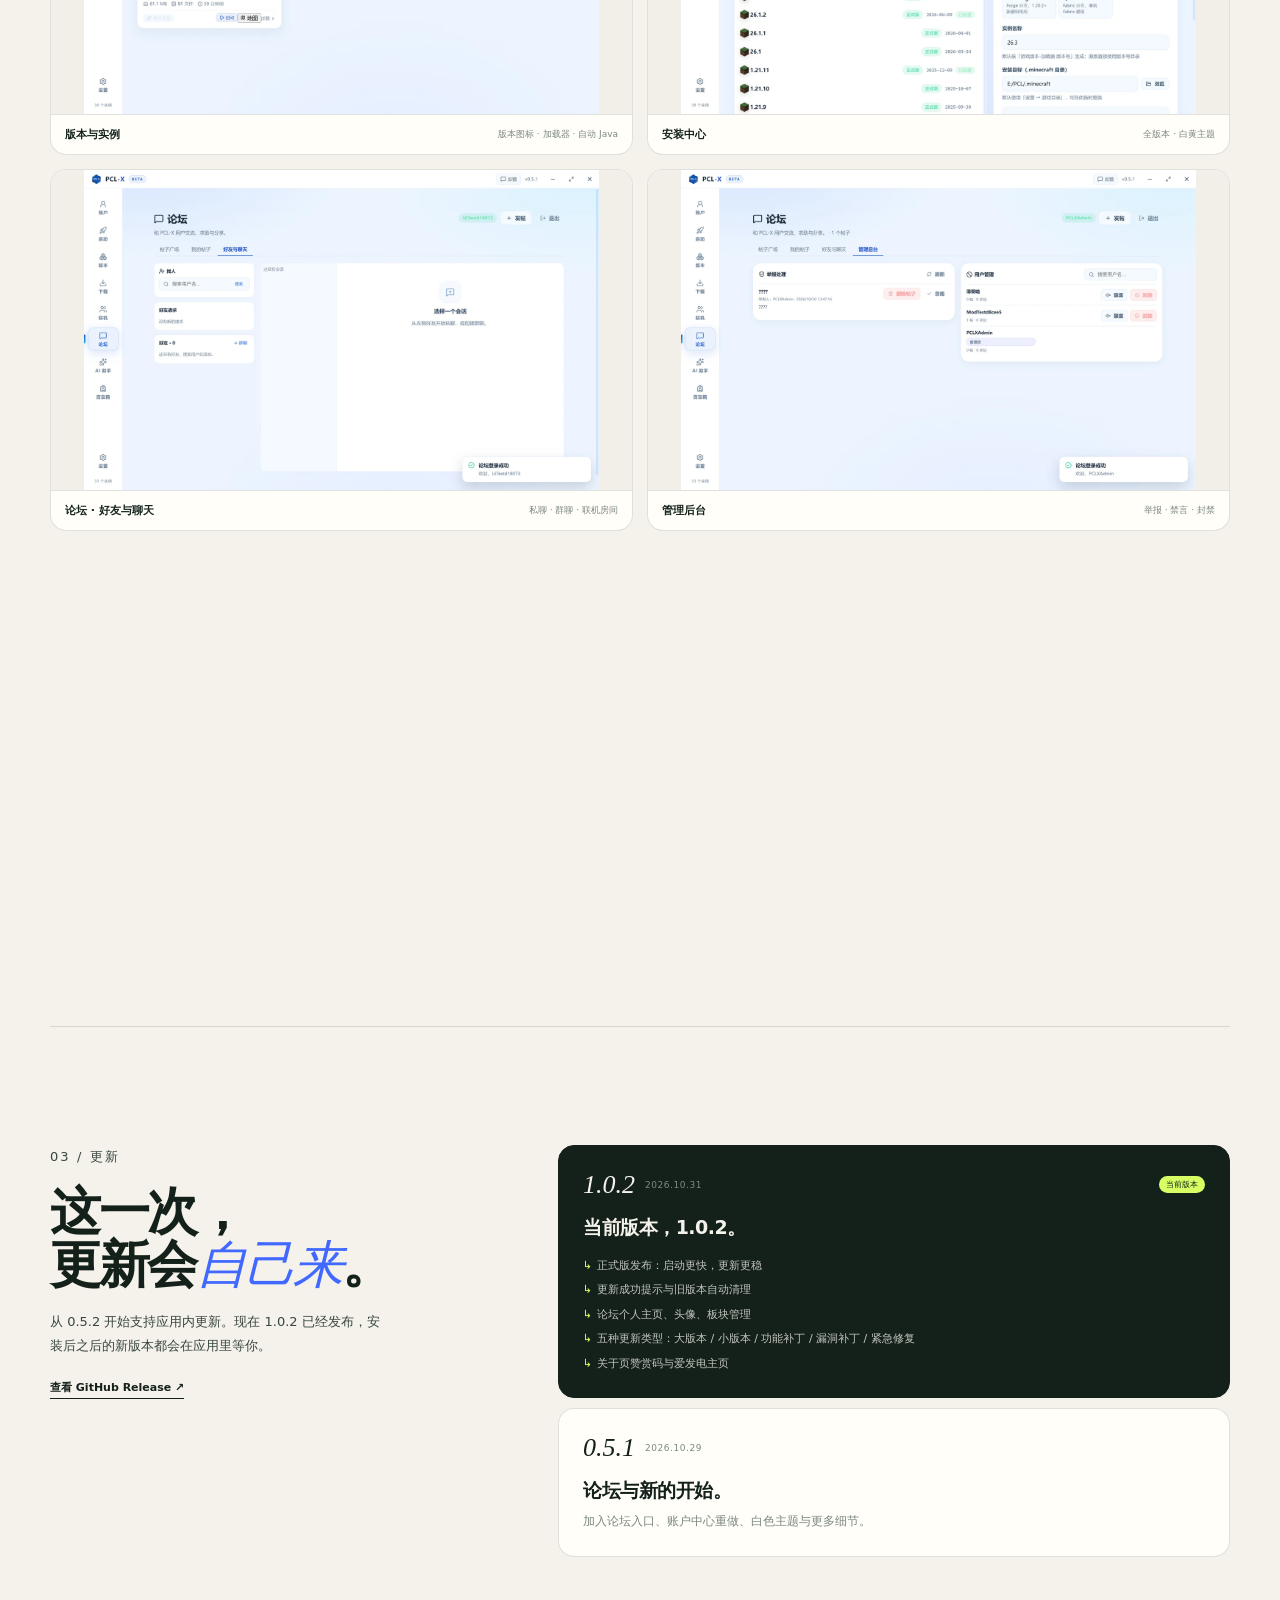
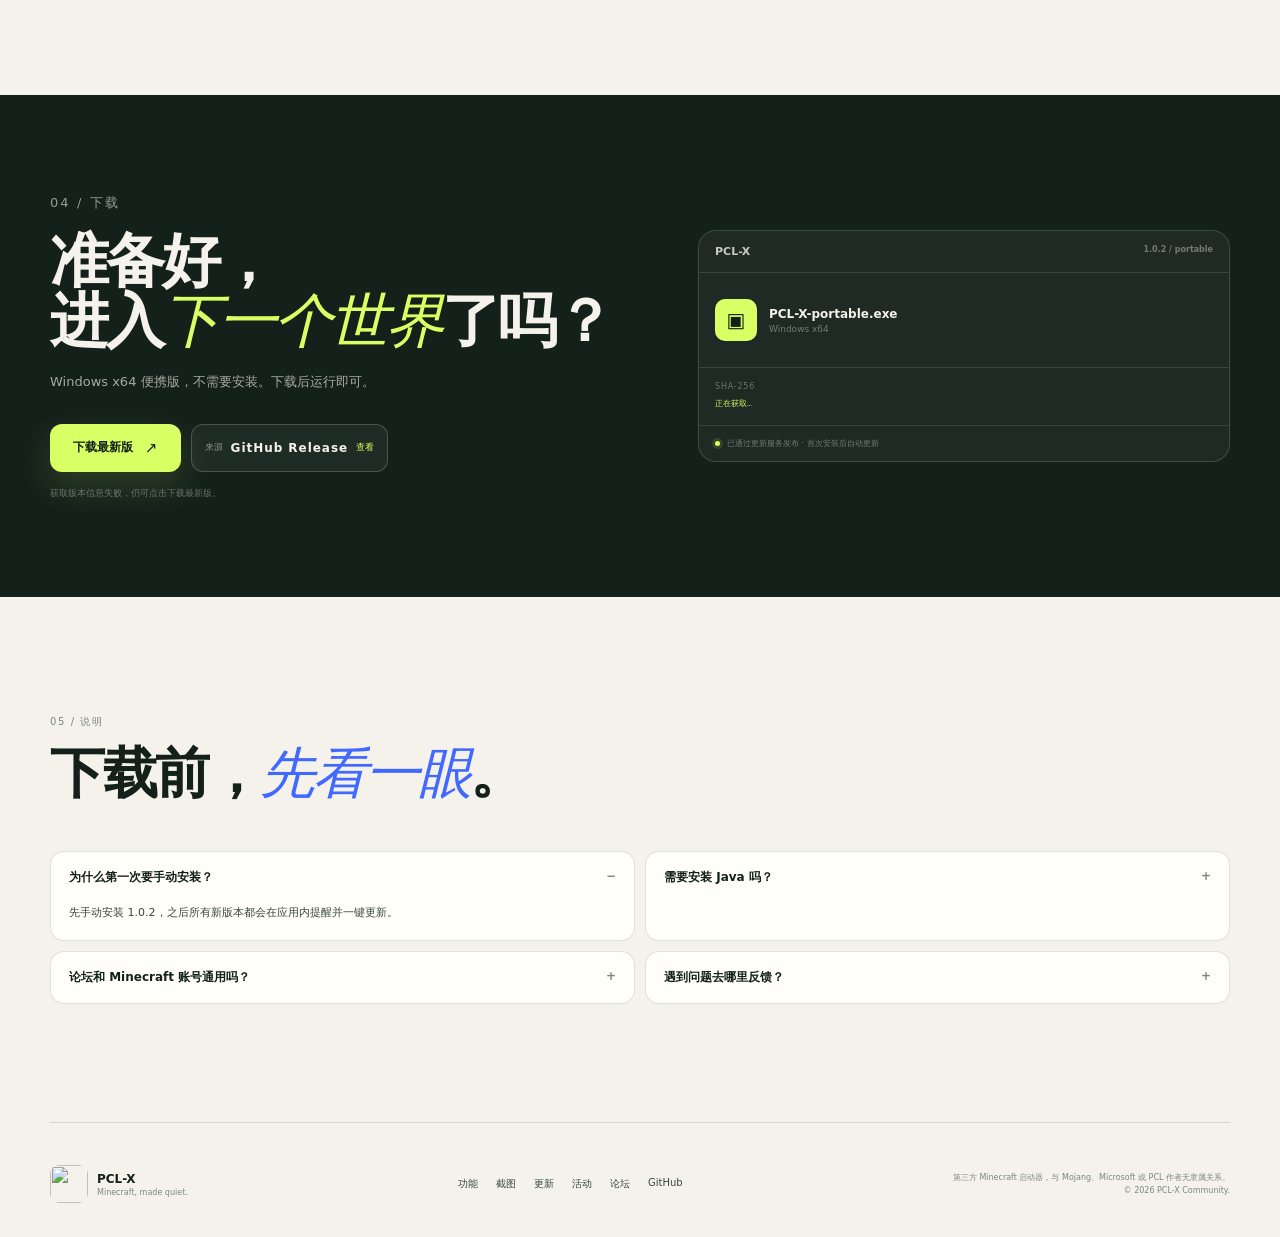
==== commit 199d1060: "Shop themes bubbles 1.0.2: index.html" ====
--- a/index.html
+++ b/index.html
@@ -7,9 +7,9 @@
     <meta
       name="description"
       id="siteDescription"
-      content="PCL-X 1.0.0 — 为 Minecraft 打造的现代启动器。版本、存档、联机、AI、论坛与自动更新，一个应用全都有。"
+      content="PCL-X 1.0.2 — 为 Minecraft 打造的现代启动器。版本、存档、联机、AI、论坛与自动更新，一个应用全都有。"
     />
-    <title id="siteTitle">PCL-X 1.0.0 — Minecraft，从这里开始</title>
+    <title id="siteTitle">PCL-X 1.0.2 — Minecraft，从这里开始</title>
     <link rel="icon" href="https://i.ibb.co/3Y123m9P/icon.png" />
     <link rel="stylesheet" href="styles.css" />
   </head>
@@ -19,7 +19,7 @@
       <a class="brand" href="#top" aria-label="PCL-X 首页">
         <img src="https://i.ibb.co/3Y123m9P/icon.png" data-fallback-url="https://bohemiao-pclx.github.io/pclx-site/assets/icon.png" alt="" width="34" height="34" />
         <span>PCL-X</span>
-        <em id="siteVersionBrand">1.0.0</em>
+        <em id="siteVersionBrand">1.0.2</em>
       </a>
       <nav class="nav-links" id="navLinks">
         <a href="#features">功能</a>
@@ -31,7 +31,7 @@
       </nav>
       <div class="nav-actions">
         <a class="nav-github" href="https://github.com/bohemiao-pclx/pclx-updates" target="_blank" rel="noreferrer">GitHub</a>
-        <a class="nav-download" id="siteVersionDownloadNav" href="#download">下载 1.0.0</a>
+        <a class="nav-download" id="siteVersionDownloadNav" href="#download">下载 1.0.2</a>
         <button class="nav-toggle" id="navToggle" aria-label="打开菜单" aria-expanded="false">
           <span></span><span></span>
         </button>
@@ -49,14 +49,14 @@
           </p>
           <div class="hero-actions">
             <a class="button primary" href="#download">
-              <span id="siteVersionDownloadHero">下载 1.0.0</span>
+              <span id="siteVersionDownloadHero">下载 1.0.2</span>
               <span class="arrow">↘</span>
             </a>
             <a class="button ghost" href="#features">看看有什么</a>
           </div>
           <dl class="hero-meta">
             <div><dt>平台</dt><dd>Windows x64</dd></div>
-            <div><dt>版本</dt><dd id="siteVersionPortable">Portable 1.0.0</dd></div>
+            <div><dt>版本</dt><dd id="siteVersionPortable">Portable 1.0.2</dd></div>
             <div><dt>价格</dt><dd>免费</dd></div>
           </dl>
         </div>
@@ -188,13 +188,13 @@
         <div class="updates-intro reveal">
           <p class="eyebrow">03 / 更新</p>
           <h2>这一次，<br />更新会<span class="serif">自己来</span>。</h2>
-          <p>从 0.5.2 开始支持应用内更新。现在 <span id="siteVersionUpdateText">1.0.0</span> 已经发布，安装后之后的新版本都会在应用里等你。</p>
-          <a class="text-link" id="latestReleaseLink" href="https://github.com/bohemiao-pclx/pclx-updates/releases/tag/v1.0.0" target="_blank" rel="noreferrer">查看 GitHub Release ↗</a>
+          <p>从 0.5.2 开始支持应用内更新。现在 <span id="siteVersionUpdateText">1.0.2</span> 已经发布，安装后之后的新版本都会在应用里等你。</p>
+          <a class="text-link" id="latestReleaseLink" href="https://github.com/bohemiao-pclx/pclx-updates/releases/tag/v1.0.2" target="_blank" rel="noreferrer">查看 GitHub Release ↗</a>
         </div>
         <div class="timeline">
           <article class="release current reveal">
-            <div class="release-meta"><span class="version" id="siteVersionRelease">1.0.0</span><span class="release-date" id="siteReleaseDate">2026.10.31</span><span class="badge">当前版本</span></div>
-            <h3 id="siteVersionReleaseTitle">当前版本，1.0.0。</h3>
+            <div class="release-meta"><span class="version" id="siteVersionRelease">1.0.2</span><span class="release-date" id="siteReleaseDate">2026.10.31</span><span class="badge">当前版本</span></div>
+            <h3 id="siteVersionReleaseTitle">当前版本，1.0.2。</h3>
             <ul>
               <li>正式版发布：启动更快，更新更稳</li>
               <li>更新成功提示与旧版本自动清理</li>
@@ -229,7 +229,7 @@
             <p class="download-note" id="downloadNote">正在获取最新版本信息…</p>
           </div>
           <div class="download-panel reveal">
-            <div class="download-panel-head"><span>PCL-X</span><em id="siteVersionPanel">1.0.0 / portable</em></div>
+            <div class="download-panel-head"><span>PCL-X</span><em id="siteVersionPanel">1.0.2 / portable</em></div>
             <div class="download-file">
               <span class="file-icon">▣</span>
               <div><b id="downloadFileName">PCL-X-portable.exe</b><small id="downloadFileMeta">Windows x64</small></div>
@@ -254,7 +254,7 @@
         <div class="faq-grid">
           <details class="reveal" open>
             <summary>为什么第一次要手动安装？</summary>
-            <p>先手动安装 <span id="siteVersionFaq">1.0.0</span>，之后所有新版本都会在应用内提醒并一键更新。</p>
+            <p>先手动安装 <span id="siteVersionFaq">1.0.2</span>，之后所有新版本都会在应用内提醒并一键更新。</p>
           </details>
           <details class="reveal">
             <summary>需要安装 Java 吗？</summary>
